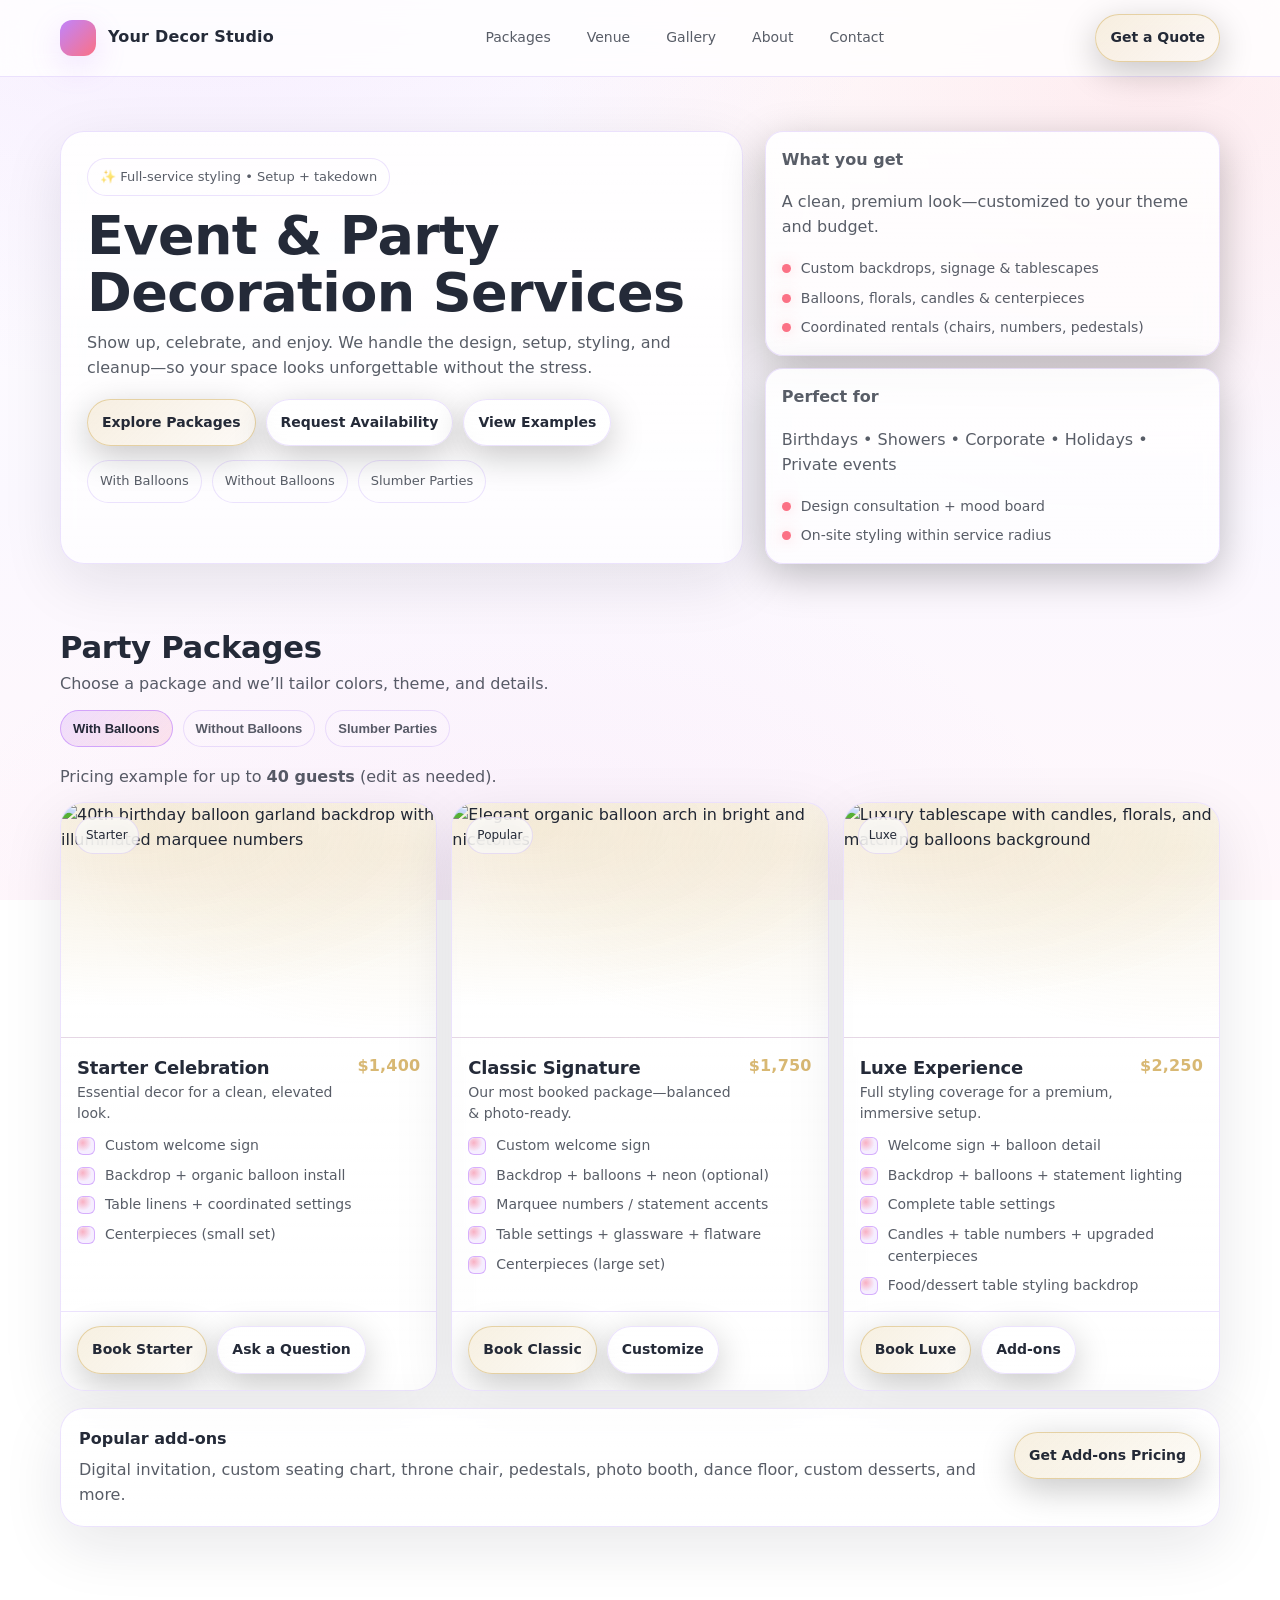
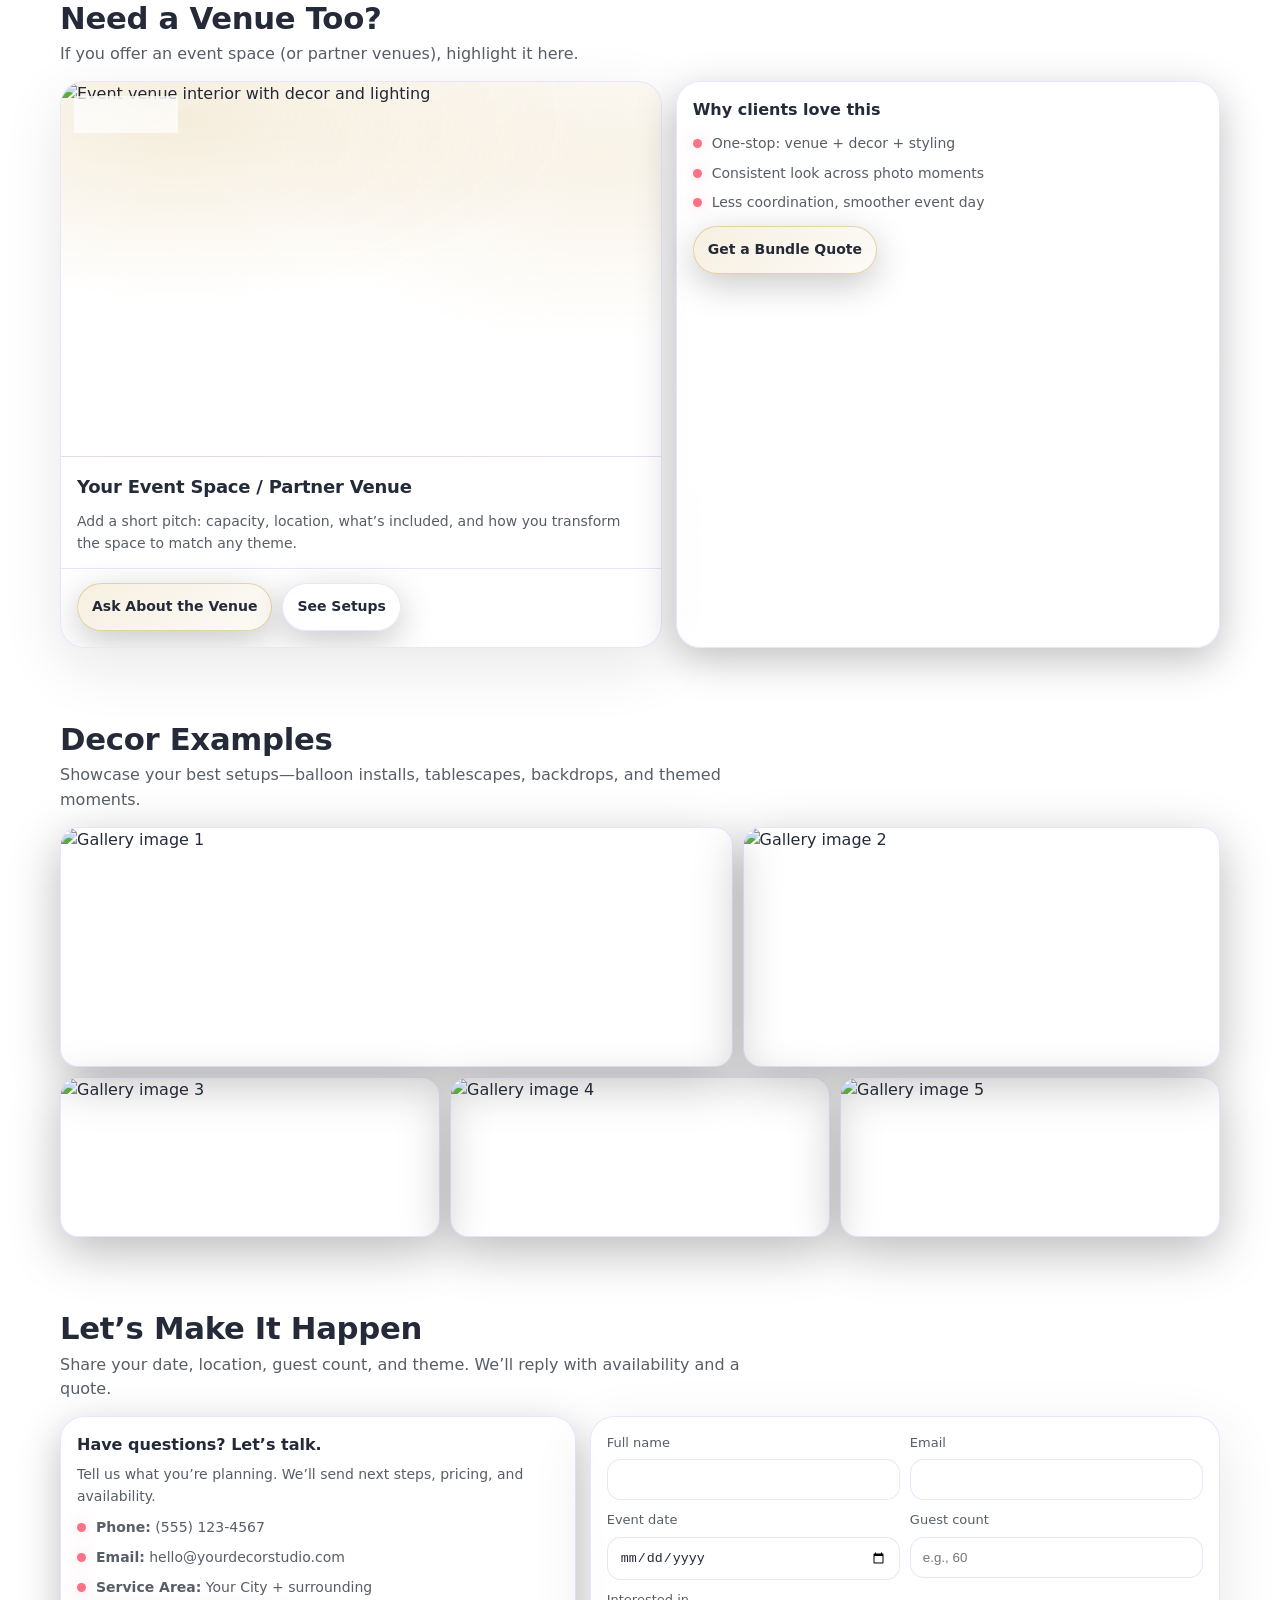
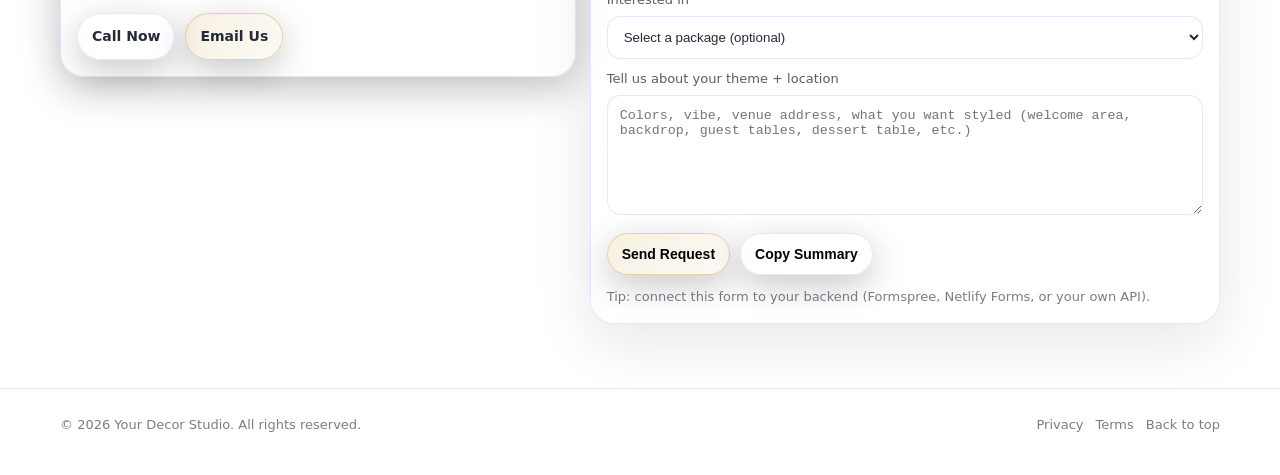
==== index.html @ 3eba1c31 "Add files via upload" ====
<!doctype html>
<html lang="en">

<head>
    <meta charset="utf-8" />
    <meta name="viewport" content="width=device-width,initial-scale=1" />
    <title>Event & Party Decoration Services | Your Brand</title>
    <meta name="description" content="Stress-free event decor packages with setup + styling + takedown. Balloons, tablescapes, backdrops, signage, centerpieces, and more." />

    <link rel="stylesheet" href="event-decor-services.css" />
    <link rel="stylesheet" href="shared-mobile.css" />
</head>

<body>
    <!-- HEADER -->
    <header class="topbar">
        <div class="wrap nav">
            <a class="brand" href="index.html">
                <span class="mark"></span>
                <span>Your Decor Studio</span>
            </a>

            <nav class="navlinks navChips" aria-label="Primary">
                <a href="#packages" class="chipLink">Packages</a>
                <a href="#venue" class="chipLink">Venue</a>
                <a href="#gallery" class="chipLink">Gallery</a>
                <a href="about.html" class="chipLink">About</a>
                <a href="#contact" class="chipLink">Contact</a>
            </nav>

            <a class="btn primary navCta" href="#contact">Get a Quote</a>
        </div>
    </header>

    <main>
        <!-- HERO -->
        <section class="hero">
            <div class="wrap">
                <div class="heroGrid">
                    <div class="heroCard">
                        <span class="pill">✨ Full-service styling • Setup + takedown</span>
                        <h1>Event &amp; Party Decoration Services</h1>
                        <p>
                            Show up, celebrate, and enjoy. We handle the design, setup, styling, and cleanup—so your space looks
                            unforgettable without the stress.
                        </p>

                        <div class="heroActions">
                            <a class="btn primary" href="#packages">Explore Packages</a>
                            <a class="btn" href="#contact">Request Availability</a>
                            <a class="btn" href="#gallery">View Examples</a>
                        </div>

                        <nav class="jump" aria-label="Package categories">
                            <a class="chip" href="#packages" data-jump="balloons">With Balloons</a>
                            <a class="chip" href="#packages" data-jump="no-balloons">Without Balloons</a>
                            <a class="chip" href="#packages" data-jump="sleepover">Slumber Parties</a>
                        </nav>
                    </div>

                    <aside class="heroMini" aria-label="Highlights">
                        <div class="miniBox">
                            <p class="miniTitle">What you get</p>
                            <p class="miniText">A clean, premium look—customized to your theme and budget.</p>
                            <ul class="miniList">
                                <li><span class="dot"></span><span>Custom backdrops, signage &amp; tablescapes</span></li>
                                <li><span class="dot"></span><span>Balloons, florals, candles &amp; centerpieces</span></li>
                                <li><span class="dot"></span><span>Coordinated rentals (chairs, numbers, pedestals)</span></li>
                            </ul>
                        </div>

                        <div class="miniBox">
                            <p class="miniTitle">Perfect for</p>
                            <p class="miniText">Birthdays • Showers • Corporate • Holidays • Private events</p>
                            <ul class="miniList">
                                <li><span class="dot"></span><span>Design consultation + mood board</span></li>
                                <li><span class="dot"></span><span>On-site styling within service radius</span></li>
                            </ul>
                        </div>
                    </aside>
                </div>
            </div>
        </section>

        <!-- PACKAGES -->
        <section id="packages">
            <div class="wrap">
                <div class="sectionHead">
                    <div>
                        <h2>Party Packages</h2>
                        <p>Choose a package and we’ll tailor colors, theme, and details.</p>
                    </div>
                </div>

                <div class="tabs" role="tablist" aria-label="Package categories">
                    <button class="tabBtn" role="tab" aria-selected="true" aria-controls="tab-balloons" id="balloons-tab">With Balloons</button>
                    <button class="tabBtn" role="tab" aria-selected="false" aria-controls="tab-no-balloons" id="no-balloons-tab">Without Balloons</button>
                    <button class="tabBtn" role="tab" aria-selected="false" aria-controls="tab-sleepover" id="sleepover-tab">Slumber Parties</button>
                </div>

                <!-- TAB 1 -->
                <div id="tab-balloons" role="tabpanel" aria-labelledby="balloons-tab">
                    <p class="hint">Pricing example for up to <strong>40 guests</strong> (edit as needed).</p>

                    <div class="grid3">
                        <article class="card">
                            <div class="cardMedia">
                                <img src="images/with-balloons/40th-birthday-balloon-garland-with-light-up-marquee-numbers.png" alt="40th birthday balloon garland backdrop with illuminated marquee numbers" />
                                <span class="badge">Starter</span>
                            </div>
                            <div class="cardBody">
                                <div class="cardTop">
                                    <div>
                                        <h3>Starter Celebration</h3>
                                        <p class="sub">Essential decor for a clean, elevated look.</p>
                                    </div>
                                    <div class="price">$1,400</div>
                                </div>

                                <ul class="list">
                                    <li><span class="check"></span><span>Custom welcome sign</span></li>
                                    <li><span class="check"></span><span>Backdrop + organic balloon install</span></li>
                                    <li><span class="check"></span><span>Table linens + coordinated settings</span></li>
                                    <li><span class="check"></span><span>Centerpieces (small set)</span></li>
                                </ul>
                            </div>
                            <div class="cardFoot">
                                <a class="btn primary" href="#contact" data-prefill="Starter Celebration (With Balloons)">Book Starter</a>
                                <a class="btn" href="#contact">Ask a Question</a>
                            </div>
                        </article>

                        <article class="card">
                            <div class="cardMedia">
                                <img src="images/with-balloons/elegent-balloon-arch.png" alt="Elegant organic balloon arch in bright and nicetones" />
                                <span class="badge">Popular</span>
                            </div>
                            <div class="cardBody">
                                <div class="cardTop">
                                    <div>
                                        <h3>Classic Signature</h3>
                                        <p class="sub">Our most booked package—balanced &amp; photo-ready.</p>
                                    </div>
                                    <div class="price">$1,750</div>
                                </div>

                                <ul class="list">
                                    <li><span class="check"></span><span>Custom welcome sign</span></li>
                                    <li><span class="check"></span><span>Backdrop + balloons + neon (optional)</span></li>
                                    <li><span class="check"></span><span>Marquee numbers / statement accents</span></li>
                                    <li><span class="check"></span><span>Table settings + glassware + flatware</span></li>
                                    <li><span class="check"></span><span>Centerpieces (large set)</span></li>
                                </ul>
                            </div>
                            <div class="cardFoot">
                                <a class="btn primary" href="#contact" data-prefill="Classic Signature (With Balloons)">Book Classic</a>
                                <a class="btn" href="#contact">Customize</a>
                            </div>
                        </article>

                        <article class="card">
                            <div class="cardMedia">
                                <img src="images/with-balloons/pink-and-purple-balloon-arch.png" alt="Luxury tablescape with candles, florals, and matching balloons background" />
                                <span class="badge">Luxe</span>
                            </div>
                            <div class="cardBody">
                                <div class="cardTop">
                                    <div>
                                        <h3>Luxe Experience</h3>
                                        <p class="sub">Full styling coverage for a premium, immersive setup.</p>
                                    </div>
                                    <div class="price">$2,250</div>
                                </div>

                                <ul class="list">
                                    <li><span class="check"></span><span>Welcome sign + balloon detail</span></li>
                                    <li><span class="check"></span><span>Backdrop + balloons + statement lighting</span></li>
                                    <li><span class="check"></span><span>Complete table settings</span></li>
                                    <li><span class="check"></span><span>Candles + table numbers + upgraded centerpieces</span></li>
                                    <li><span class="check"></span><span>Food/dessert table styling backdrop</span></li>
                                </ul>
                            </div>
                            <div class="cardFoot">
                                <a class="btn primary" href="#contact" data-prefill="Luxe Experience (With Balloons)">Book Luxe</a>
                                <a class="btn" href="#contact">Add-ons</a>
                            </div>
                        </article>
                    </div>

                    <div class="callout" style="margin-top:14px;">
                        <div>
                            <strong>Popular add-ons</strong>
                            <p>Digital invitation, custom seating chart, throne chair, pedestals, photo booth, dance floor, custom desserts, and more.</p>
                        </div>
                        <a class="btn primary" href="#contact">Get Add-ons Pricing</a>
                    </div>
                </div>

                <!-- TAB 2 -->
                <div id="tab-no-balloons" role="tabpanel" aria-labelledby="no-balloons-tab" hidden>
                    <p class="hint">Pricing example for up to <strong>100 guests</strong> (edit as needed).</p>

                    <div class="grid3">
                        <article class="card">
                            <div class="cardMedia">
                                <img src="images/without-balloons/dining-decor-table-setting-without-balloons.png" alt="Elegant table linens and minimal centerpieces" />
                                <span class="badge">Starter</span>
                            </div>
                            <div class="cardBody">
                                <div class="cardTop">
                                    <div>
                                        <h3>Starter Tablescape</h3>
                                        <p class="sub">Simple, cohesive, and polished.</p>
                                    </div>
                                    <div class="price">$1,750</div>
                                </div>

                                <ul class="list">
                                    <li><span class="check"></span><span>Linens (tables + key areas)</span></li>
                                    <li><span class="check"></span><span>Charger plates + napkins</span></li>
                                    <li><span class="check"></span><span>Centerpiece set (candles/florals)</span></li>
                                    <li><span class="check"></span><span>Menu/thank-you cards</span></li>
                                </ul>
                            </div>
                            <div class="cardFoot">
                                <a class="btn primary" href="#contact" data-prefill="Starter Tablescape (No Balloons)">Book Starter</a>
                            </div>
                        </article>

                        <article class="card">
                            <div class="cardMedia">
                                <img src="images/without-balloons/wedding-reception-table-decor-and%20bright-centerpieces-without-balloons.png" alt="Wedding reception table decor with bright floral centerpieces and full place settings" />
                                <span class="badge">Classic</span>
                            </div>
                            <div class="cardBody">
                                <div class="cardTop">
                                    <div>
                                        <h3>Classic Reception</h3>
                                        <p class="sub">Upgraded centerpieces + photo moment.</p>
                                    </div>
                                    <div class="price">$2,800</div>
                                </div>

                                <ul class="list">
                                    <li><span class="check"></span><span>Everything in Starter</span></li>
                                    <li><span class="check"></span><span>Upgraded centerpiece set</span></li>
                                    <li><span class="check"></span><span>Glassware + flatware</span></li>
                                    <li><span class="check"></span><span>Backdrop/photo moment</span></li>
                                </ul>
                            </div>
                            <div class="cardFoot">
                                <a class="btn primary" href="#contact" data-prefill="Classic Reception (No Balloons)">Book Classic</a>
                                <a class="btn" href="#contact">Ask a Question</a>
                            </div>
                        </article>

                        <article class="card">
                            <div class="cardMedia">
                                <img src="images/without-balloons/wedding-decor-without-balloons.png" alt="Luxury wedding reception table with premium florals, glassware, and styled signage" />
                                <span class="badge">Luxe</span>
                            </div>
                            <div class="cardBody">
                                <div class="cardTop">
                                    <div>
                                        <h3>Luxe Reception</h3>
                                        <p class="sub">Premium details + signage + full styling.</p>
                                    </div>
                                    <div class="price">$3,095</div>
                                </div>

                                <ul class="list">
                                    <li><span class="check"></span><span>Everything in Classic</span></li>
                                    <li><span class="check"></span><span>Large centerpiece set</span></li>
                                    <li><span class="check"></span><span>Signage + table numbers</span></li>
                                    <li><span class="check"></span><span>Upgraded glassware</span></li>
                                </ul>
                            </div>
                            <div class="cardFoot">
                                <a class="btn primary" href="#contact" data-prefill="Luxe Reception (No Balloons)">Book Luxe</a>
                                <a class="btn" href="#contact">Add-ons</a>
                            </div>
                        </article>
                    </div>

                    <div class="callout" style="margin-top:14px;">
                        <div>
                            <strong>Optional enhancements</strong>
                            <p>Drapery, dance floors, bouquets, marquee letters, chiavari chairs, throne chairs, and custom signage.</p>
                        </div>
                        <a class="btn primary" href="#contact">Request a Custom Quote</a>
                    </div>
                </div>

                <!-- TAB 3 -->
                <div id="tab-sleepover" role="tabpanel" aria-labelledby="sleepover-tab" hidden>
                    <p class="hint">Teepee sleepover packages + add-ons (will be edited to match your offerings).</p>

                    <div class="grid3">
                        <article class="card">
                            <div class="cardMedia">
                                <img src="images/slumber-parties/teepee-sleepover-tent-decor.png" alt="Cozy sleepover tent setup" />
                                <span class="badge">Base</span>
                            </div>
                            <div class="cardBody">
                                <div class="cardTop">
                                    <div>
                                        <h3>Party of Two</h3>
                                        <p class="sub">Start small, make it magical.</p>
                                    </div>
                                    <div class="price">$225+</div>
                                </div>

                                <ul class="list">
                                    <li><span class="check"></span><span>2 teepees + twin air mattresses</span></li>
                                    <li><span class="check"></span><span>Sheets, pillows, plush blankets</span></li>
                                    <li><span class="check"></span><span>Theme pillows + lights</span></li>
                                    <li><span class="check"></span><span>Setup + styling</span></li>
                                    <li><span class="check"></span><span>Pickup + cleaning</span></li>
                                </ul>
                            </div>
                            <div class="cardFoot">
                                <a class="btn primary" href="#contact" data-prefill="Slumber Party - Party of Two">Book Sleepover</a>
                            </div>
                        </article>

                        <article class="card">
                            <div class="cardMedia">
                                <img src="images/slumber-parties/sleepover-add-ons.png" alt="Sleepover styling with trays and decor" />
                                <span class="badge">Add-ons</span>
                            </div>
                            <div class="cardBody">
                                <div class="cardTop">
                                    <div>
                                        <h3>Sleepover Add-ons</h3>
                                        <p class="sub">Upgrade the experience.</p>
                                    </div>
                                    <div class="price">From $3</div>
                                </div>

                                <ul class="list">
                                    <li><span class="check"></span><span>Breakfast tray, lanterns, balloon toppers</span></li>
                                    <li><span class="check"></span><span>Personalized items (frames, tumblers)</span></li>
                                    <li><span class="check"></span><span>Balloon garland</span></li>
                                </ul>
                            </div>
                            <div class="cardFoot">
                                <a class="btn primary" href="#contact" data-prefill="Slumber Party - Add-ons">Ask About Add-ons</a>
                            </div>
                        </article>

                        <article class="card">
                            <div class="cardMedia">
                                <img src="images/slumber-parties/helpful-notes.png" alt="Styled event welcome setup with pastel balloons, welcome sign, and custom theme checklist" />
                                <span class="badge">Notes</span>
                            </div>
                            <div class="cardBody">
                                <div class="cardTop">
                                    <div>
                                        <h3>Helpful Notes (To be added)</h3>
                                        <p class="sub">Keep expectations clear.</p>
                                    </div>
                                    <div class="price">—</div>
                                </div>

                                <ul class="list">
                                    <li><span class="check"></span><span>Rush fees for short notice (edit)</span></li>
                                    <li><span class="check"></span><span>Fees for stairs/levels if applicable</span></li>
                                    <li><span class="check"></span><span>Custom themes welcomed</span></li>
                                </ul>
                            </div>
                            <div class="cardFoot">
                                <a class="btn" href="#contact">Check Availability</a>
                            </div>
                        </article>
                    </div>

                    <div class="callout" style="margin-top:14px;">
                        <div>
                            <strong>Theme ideas</strong>
                            <p>Pink, mermaid, gaming, boho, jungle, disco, winter wonderland, and custom requests.</p>
                        </div>
                        <a class="btn primary" href="#contact">Pick a Theme</a>
                    </div>
                </div>

            </div>
        </section>

        <!-- VENUE PROMO -->
        <section id="venue">
            <div class="wrap">
                <div class="sectionHead">
                    <div>
                        <h2>Need a Venue Too?</h2>
                        <p>If you offer an event space (or partner venues), highlight it here.</p>
                    </div>
                </div>

                <div class="promo">
                    <article class="card">
                        <div class="cardMedia">
                            <img src="images/venu-option/venu-image.png" alt="Event venue interior with decor and lighting" />
                            <span class="badge">Venue Option</span>
                        </div>
                        <div class="cardBody">
                            <h3 style="margin:0;">Your Event Space / Partner Venue</h3>
                            <p class="sub">
                                Add a short pitch: capacity, location, what’s included, and how you transform the space to match any theme.
                            </p>
                        </div>
                        <div class="cardFoot">
                            <a class="btn primary" href="#contact" data-prefill="Venue Inquiry">Ask About the Venue</a>
                            <a class="btn" href="#gallery">See Setups</a>
                        </div>
                    </article>

                    <div class="miniBox promoSide">
                        <p class="miniTitle">Why clients love this</p>
                        <ul class="miniList">
                            <li><span class="dot"></span><span>One-stop: venue + decor + styling</span></li>
                            <li><span class="dot"></span><span>Consistent look across photo moments</span></li>
                            <li><span class="dot"></span><span>Less coordination, smoother event day</span></li>
                        </ul>
                        <div class="promoActions">
                            <a class="btn primary" href="#contact">Get a Bundle Quote</a>
                        </div>
                    </div>
                </div>
            </div>
        </section>

        <!-- GALLERY -->
        <section id="gallery">
            <div class="wrap">
                <div class="sectionHead">
                    <div>
                        <h2 id="galleryTitle">Decor Examples</h2>
                        <p>Showcase your best setups—balloon installs, tablescapes, backdrops, and themed moments.</p>
                    </div>
                </div>

                <div class="gallery" role="list" aria-labelledby="galleryTitle">
                    <div class="g g1"><img src="images/decor-examples/decor-example-image1.png" alt="Gallery image 1" /></div>
                    <div class="g g2">
                        <img src="images/with-balloons/two-marquee-letters-numbers-with-balloons.png" alt="Gallery image 2" />
                    </div>
                    <div class="g g3"><img src="images/without-balloons/floral-centerpiece-wedding-decor-without-balloons.png" alt="Gallery image 3" /></div>
                    <div class="g g4"><img src="images/slumber-parties/mermaid-party-games-and-activities-decor.png" alt="Gallery image 4" /></div>
                    <div class="g g5"><img src="images/with-balloons/elegant-event-photo-zone-featuring-a-modern-white-arch.png" alt="Gallery image 5" /></div>
                </div>
            </div>
        </section>

        <!-- CONTACT -->
        <section id="contact">
            <div class="wrap">
                <div class="sectionHead">
                    <div>
                        <h2>Let’s Make It Happen</h2>
                        <p>Share your date, location, guest count, and theme. We’ll reply with availability and a quote.</p>
                    </div>
                </div>

                <div class="contactGrid">
                    <div class="miniBox contactSide">
                        <p class="miniTitle">Have questions? Let’s talk.</p>
                        <p class="miniText">
                            Tell us what you’re planning. We’ll send next steps, pricing, and availability.
                        </p>

                        <ul class="miniList">
                            <li><span class="dot"></span><span><strong>Phone:</strong> (555) 123-4567</span></li>
                            <li><span class="dot"></span><span><strong>Email:</strong> hello@yourdecorstudio.com</span></li>
                            <li><span class="dot"></span><span><strong>Service Area:</strong> Your City + surrounding</span></li>
                        </ul>

                        <div class="contactActions">
                            <a class="btn" href="tel:15551234567">Call Now</a>
                            <a class="btn primary" href="mailto:hello@yourdecorstudio.com">Email Us</a>
                        </div>
                    </div>

                    <form class="form" id="quoteForm">
                        <div class="row2">
                            <div>
                                <label for="name">Full name</label>
                                <input id="name" name="name" autocomplete="name" required />
                            </div>
                            <div>
                                <label for="email">Email</label>
                                <input id="email" name="email" type="email" autocomplete="email" required />
                            </div>
                        </div>

                        <div class="row2 mt10">
                            <div>
                                <label for="date">Event date</label>
                                <input id="date" name="date" type="date" required />
                            </div>
                            <div>
                                <label for="guests">Guest count</label>
                                <input id="guests" name="guests" type="number" min="1" placeholder="e.g., 60" required />
                            </div>
                        </div>

                        <div class="mt10">
                            <label for="package">Interested in</label>
                            <select id="package" name="package">
                                <option value="">Select a package (optional)</option>
                                <option>Starter Celebration (With Balloons)</option>
                                <option>Classic Signature (With Balloons)</option>
                                <option>Luxe Experience (With Balloons)</option>
                                <option>Starter Tablescape (No Balloons)</option>
                                <option>Classic Reception (No Balloons)</option>
                                <option>Luxe Reception (No Balloons)</option>
                                <option>Slumber Party - Party of Two</option>
                                <option>Slumber Party - Add-ons</option>
                                <option>Venue Inquiry</option>
                            </select>
                        </div>

                        <div class="mt10">
                            <label for="details">Tell us about your theme + location</label>
                            <textarea id="details" name="details" placeholder="Colors, vibe, venue address, what you want styled (welcome area, backdrop, guest tables, dessert table, etc.)" required></textarea>
                        </div>

                        <div class="formActions">
                            <button class="btn primary" type="submit">Send Request</button>
                            <button class="btn" type="button" id="copySummaryBtn">Copy Summary</button>
                            <span id="formNote" class="formNote"></span>
                        </div>

                        <p class="finePrint">
                            Tip: connect this form to your backend (Formspree, Netlify Forms, or your own API).
                        </p>
                    </form>
                </div>
            </div>
        </section>

    </main>

    <footer>
        <div class="wrap">
            <div class="foot">
                <div>© <span id="year"></span> Your Decor Studio. All rights reserved.</div>
                <div class="footLinks">
                    <a href="#">Privacy</a>
                    <a href="#">Terms</a>
                    <a href="#packages">Back to top</a>
                </div>
            </div>
        </div>
    </footer>

    <script src="event-decor-services.js" defer></script>
</body>

</html>
---- event-decor-services.css ----
/* ========================
   1) THEME TOKENS (SHARED)
   ======================== */
:root {
    /* Background + Panels */
    --bg: #fbf8ff;
    --panel: rgba(255, 255, 255, .72);
    --panel2: rgba(255, 255, 255, .86);
    --stroke: rgba(124, 58, 237, .14);

    /* Text */
    --text: rgba(17, 24, 39, .92);
    --muted: rgba(17, 24, 39, .70);
    --muted2: rgba(17, 24, 39, .56);

    /* Party Theme Accent Colors */
    --brand: #c084fc;
    /* soft purple */
    --brand2: #fb7185;
    /* soft pink */

    /* Shadows + Radius */
    --shadow: 0 18px 60px rgba(17, 24, 39, .10);
    --radius: 18px;
    --radius2: 24px;
    --max: 1160px;
}

/* Keep (harmless) — it matches your light tokens anyway */
@media (prefers-color-scheme: light) {
    :root {
        --bg: #fbf8ff;
        --panel: rgba(255, 255, 255, .72);
        --panel2: rgba(255, 255, 255, .86);
        --stroke: rgba(124, 58, 237, .14);

        --text: rgba(17, 24, 39, .92);
        --muted: rgba(17, 24, 39, .70);
        --muted2: rgba(17, 24, 39, .56);

        --shadow: 0 18px 60px rgba(17, 24, 39, .10);
    }
}


/* ===============
   2) RESET / BASE
   =============== */
* {
    box-sizing: border-box;
}

html,
body {
    height: 100%;
}

body {
    margin: 0;
    font-family: ui-sans-serif, system-ui, -apple-system, Segoe UI, Roboto, Helvetica, Arial, "Apple Color Emoji", "Segoe UI Emoji";
    color: var(--text);
    line-height: 1.55;

    /* Page background */
    background:
        radial-gradient(1200px 800px at 15% -10%, rgba(192, 132, 252, .16), transparent 60%),
        radial-gradient(1000px 700px at 90% 10%, rgba(251, 113, 133, .12), transparent 62%),
        radial-gradient(900px 650px at 40% 110%, rgba(192, 132, 252, .08), transparent 70%),
        linear-gradient(180deg, #ffffff 0%, #fbf8ff 55%, #fff7fb 100%);
    background-attachment: fixed;
}

a {
    color: inherit;
}

.wrap {
    width: min(var(--max), calc(100% - 40px));
    margin: 0 auto;
}


/* ===================
   3) TOP NAV (SHARED)
   =================== */
.topbar {
    position: sticky;
    top: 0;
    z-index: 50;
    backdrop-filter: blur(14px);
    background: rgba(255, 255, 255, .72);
    border-bottom: 1px solid var(--stroke);
}

.nav {
    display: flex;
    align-items: center;
    justify-content: space-between;
    padding: 14px 0;
    gap: 14px;
}

.brand {
    display: flex;
    align-items: center;
    gap: 12px;
    text-decoration: none;
    font-weight: 800;
    /* using the stronger About value */
    letter-spacing: .2px;
}

.mark {
    width: 36px;
    height: 36px;
    border-radius: 12px;
    background: linear-gradient(135deg, var(--brand), var(--brand2));
    box-shadow: 0 10px 30px rgba(192, 132, 252, .22);
}

.navlinks {
    display: flex;
    gap: 16px;
    flex-wrap: wrap;
    font-size: 14px;
    color: var(--muted);
}

.navlinks a {
    position: relative;
    /* needed for gradient underline */
    text-decoration: none;
    padding: 8px 10px;
    border-radius: 12px;
}

.navlinks a:hover {
    background: var(--panel);
    color: var(--text);
}

/* Active link: gradient underline + glow (from about.css) */
.navlinks a.active::before,
.navlinks a[aria-current="page"]::before {
    content: "";
    position: absolute;
    left: 10px;
    right: 10px;
    bottom: -10px;
    height: 10px;
    border-radius: 999px;
    background: linear-gradient(90deg, rgba(192, 132, 252, .35), rgba(251, 113, 133, .25));
    filter: blur(8px);
    opacity: .5;
}

.navlinks a.active::after,
.navlinks a[aria-current="page"]::after {
    content: "";
    position: absolute;
    left: 9px;
    right: 9px;

    /* Underline sits INSIDE the link, near bottom */
    bottom: 7.5px;
    height: 2.5px;
    border-radius: 999px;
    background: linear-gradient(90deg, var(--brand), var(--brand2));
}

/* Stop the fade overlay from covering the first chip */
@media (max-width: 820px) {

    /* Remove the nav-level fades (these cause the “faded Packages” look) */
    .nav::before,
    .nav::after {
        display: none;
    }

    /* Add fades to the scroll container instead */
    .navChips {
        position: relative;
    }

    .navChips::before,
    .navChips::after {
        content: "";
        position: absolute;
        top: 0;
        bottom: 0;
        width: 18px;
        pointer-events: none;
        z-index: 1;
    }

    .navChips::before {
        left: 0;
        background: linear-gradient(to right, var(--bg), rgba(251, 248, 255, 0));
    }

    .navChips::after {
        right: 0;
        background: linear-gradient(to left, var(--bg), rgba(251, 248, 255, 0));
    }

    /* Ensure chips sit above the fades */
    .chipLink {
        position: relative;
        z-index: 2;
    }
}


/* ===================
   4) BUTTONS (SHARED)
   =================== */
.btn {
    display: inline-flex;
    align-items: center;
    justify-content: center;
    gap: 10px;
    padding: 12px 14px;
    border-radius: 999px;
    border: 1px solid var(--stroke);
    background: linear-gradient(180deg, var(--panel2), var(--panel));
    box-shadow: 0 10px 35px rgba(0, 0, 0, .22);
    text-decoration: none;
    font-weight: 650;
    font-size: 14px;
    white-space: nowrap;
}

.btn:hover {
    transform: translateY(-1px);
    border-color: rgba(192, 132, 252, .55);
    box-shadow: 0 14px 45px rgba(192, 132, 252, .22);
}

.btn:active {
    transform: translateY(0);
}

.btn.primary {
    border-color: rgba(214, 180, 107, .55);
    background: linear-gradient(135deg, rgba(214, 180, 107, .20), rgba(214, 180, 107, .06));
}


/* ========================
   5) SECTION BASE (SHARED)
   ======================== */
section {
    padding: 34px 0;
}

.sectionHead {
    display: flex;
    align-items: flex-end;
    justify-content: space-between;
    gap: 16px;
    margin-bottom: 14px;
}

.sectionHead h2 {
    margin: 0;
    font-size: clamp(22px, 2.4vw, 32px);
    letter-spacing: -.3px;
}

.sectionHead p {
    margin: 0;
    color: var(--muted);
    max-width: 72ch;
}

.hint {
    margin: 6px 0 12px;
    color: var(--muted);
}


/* ================
   6) HERO (SHARED)
   ================ */
.hero {
    padding: 54px 0 26px;
}

.heroGrid {
    display: grid;
    grid-template-columns: 1.2fr .8fr;
    gap: 22px;
    align-items: stretch;
}

@media (max-width: 960px) {
    .heroGrid {
        grid-template-columns: 1fr;
    }
}

.heroCard {
    border: 1px solid var(--stroke);
    border-radius: var(--radius2);
    background: linear-gradient(180deg, rgba(255, 255, 255, .07), rgba(255, 255, 255, .04));
    box-shadow: var(--shadow);
    padding: 26px;
    overflow: hidden;
    position: relative;
}

.pill {
    display: inline-flex;
    gap: 8px;
    align-items: center;
    padding: 8px 12px;
    border-radius: 999px;
    border: 1px solid var(--stroke);
    background: rgba(255, 255, 255, .06);
    color: var(--muted);
    font-size: 13px;
}

.hero h1 {
    margin: 12px 0 10px;
    font-size: clamp(34px, 4.4vw, 54px);
    line-height: 1.05;
    letter-spacing: -.6px;
}

.hero p {
    margin: 0 0 18px;
    color: var(--muted);
    font-size: 16px;
    max-width: 62ch;
}

.heroActions {
    display: flex;
    flex-wrap: wrap;
    gap: 10px;
    margin-top: 10px;
}

.jump {
    display: flex;
    flex-wrap: wrap;
    gap: 10px;
    margin-top: 14px;
}

.chip {
    display: inline-flex;
    align-items: center;
    justify-content: center;
    padding: 10px 12px;
    border-radius: 999px;
    border: 1px solid var(--stroke);
    background: rgba(255, 255, 255, .05);
    color: var(--muted);
    text-decoration: none;
    font-size: 13px;
}

.chip:hover {
    border-color: rgba(214, 180, 107, .42);
    color: var(--text);
}


.heroMini {
    display: grid;
    gap: 12px;
}

.miniBox {
    border: 1px solid var(--stroke);
    border-radius: var(--radius);
    background: linear-gradient(180deg, var(--panel2), var(--panel));
    padding: 16px;
    box-shadow: 0 12px 40px rgba(0, 0, 0, .25);
}

.miniTitle {
    font-weight: 700;
    margin: 0 0 6px;
}

.miniText {
    margin: 0;
    color: var(--muted);
    font-size: 14px;
}

.miniList {
    margin: 10px 0 0;
    padding: 0;
    list-style: none;
    display: grid;
    gap: 8px;
    color: var(--muted);
    font-size: 14px;
}

.miniList li {
    display: flex;
    gap: 10px;
    align-items: flex-start;
}

.dot {
    width: 9px;
    height: 9px;
    border-radius: 999px;
    margin-top: 6px;
    background: var(--brand2);
    box-shadow: 0 0 18px rgba(251, 113, 133, .55);
    flex: 0 0 9px;
}


/* ================
   7) TABS (SHARED)
   ================ */
.tabs {
    display: flex;
    gap: 10px;
    flex-wrap: wrap;
    margin: 14px 0 18px;
}

.tabBtn {
    appearance: none;
    border: 1px solid var(--stroke);
    background: rgba(255, 255, 255, .05);
    color: var(--muted);
    padding: 10px 12px;
    border-radius: 999px;
    cursor: pointer;
    font-weight: 650;
    font-size: 13px;
}

.tabBtn[aria-selected="true"] {
    color: var(--text);
    border-color: rgba(192, 132, 252, .65);
    background: linear-gradient(135deg, rgba(192, 132, 252, .22), rgba(251, 113, 133, .14));
}


/* =========================
   8) CARDS / GRIDS (SHARED)
   ========================= */
.grid3 {
    display: grid;
    grid-template-columns: repeat(3, 1fr);
    gap: 14px;
}

@media (max-width: 980px) {
    .grid3 {
        grid-template-columns: 1fr;
    }
}

.card {
    border: 1px solid var(--stroke);
    border-radius: var(--radius2);
    background: linear-gradient(180deg, rgba(255, 255, 255, .07), rgba(255, 255, 255, .04));
    box-shadow: var(--shadow);
    overflow: hidden;
    display: flex;
    flex-direction: column;
    min-height: 100%;
}

.cardMedia {
    aspect-ratio: 16/10;
    background:
        radial-gradient(900px 400px at 20% 10%, rgba(214, 180, 107, .24), transparent 45%),
        radial-gradient(700px 380px at 90% 20%, rgba(214, 180, 107, .16), transparent 48%),
        rgba(255, 255, 255, .05);
    border-bottom: 1px solid var(--stroke);
    position: relative;
}

.cardMedia img {
    width: 100%;
    height: 100%;
    object-fit: cover;
    display: block;
    filter: saturate(1.04) contrast(1.02);
}

.badge {
    position: absolute;
    left: 14px;
    top: 14px;
    background: rgba(255, 255, 255, .72);
    border: 1px solid rgba(124, 58, 237, .14);
    color: rgba(17, 24, 39, .92);
    padding: 8px 10px;
    border-radius: 999px;
    font-size: 12px;
    backdrop-filter: blur(10px);
}

.cardBody {
    padding: 16px 16px 14px;
    display: grid;
    gap: 10px;
}

.cardTop {
    display: flex;
    align-items: flex-start;
    justify-content: space-between;
    gap: 10px;
}

.card h3 {
    margin: 0;
    font-size: 18px;
    letter-spacing: -.2px;
}

.price {
    font-weight: 800;
    color: rgba(214, 180, 107, .95);
    letter-spacing: .2px;
    white-space: nowrap;
}

.sub {
    margin: 0;
    color: var(--muted);
    font-size: 14px;
}

.list {
    margin: 0;
    padding: 0;
    list-style: none;
    display: grid;
    gap: 8px;
    color: var(--muted);
    font-size: 14px;
}

.list li {
    display: flex;
    gap: 10px;
}

.check {
    width: 18px;
    height: 18px;
    border-radius: 6px;
    border: 1px solid rgba(192, 132, 252, .60);
    background: rgba(192, 132, 252, .14);
    flex: 0 0 18px;
    margin-top: 2px;
    position: relative;
}

.check:after {
    content: "";
    position: absolute;
    inset: 0;
    background: radial-gradient(circle at 30% 30%, rgba(251, 113, 133, .70), transparent 55%);
    opacity: .7;
    border-radius: 6px;
}

.cardFoot {
    margin-top: auto;
    padding: 14px 16px 16px;
    display: flex;
    gap: 10px;
    flex-wrap: wrap;
    border-top: 1px solid var(--stroke);
    background: rgba(255, 255, 255, .03);
}

@media (max-width: 980px) {
    .grid3 {
        gap: 1.1rem !important;
    }
}


/* ===================
   9) CALLOUT (SHARED)
   =================== */
.callout {
    border: 1px solid rgba(192, 132, 252, .22);
    border-radius: var(--radius2);
    box-shadow: var(--shadow);
    padding: 18px;
    margin-top: 1.1rem !important;
    display: flex;
    gap: 14px;
    align-items: flex-start;
    justify-content: space-between;
    flex-wrap: wrap;
}

.callout strong {
    font-size: 16px;
}

.callout p {
    margin: 6px 0 0;
    color: var(--muted);
    max-width: 90ch;
}

.callout .btn {
    margin-top: .26rem;
}


/* =====================================
   10) PROMO (EVENT DECOR SERVICES PAGE)
   ===================================== */
.promo {
    display: grid;
    grid-template-columns: 1.05fr .95fr;
    gap: 14px;
    align-items: stretch;
}

@media (max-width: 960px) {
    .promo {
        grid-template-columns: 1fr;
    }
}

.promoSide {
    border-radius: var(--radius2);
}

.promoActions {
    margin-top: 12px;
}


/* =======================================
   11) GALLERY (EVENT DECOR SERVICES PAGE)
   ======================================= */
.gallery {
    display: grid;
    grid-template-columns: repeat(12, 1fr);
    gap: 10px;
}

.g {
    border: 1px solid var(--stroke);
    border-radius: var(--radius);
    overflow: hidden;
    background: rgba(255, 255, 255, .05);
    box-shadow: 0 14px 50px rgba(0, 0, 0, .28);
    min-height: 160px;
}

.g img {
    width: 100%;
    height: 100%;
    object-fit: cover;
    display: block;
}

.g1 {
    grid-column: span 7;
    min-height: 240px;
}

.g2 {
    grid-column: span 5;
    min-height: 240px;
}

.g3 {
    grid-column: span 4;
}

.g4 {
    grid-column: span 4;
}

.g5 {
    grid-column: span 4;
}

@media (max-width: 960px) {

    .g1,
    .g2,
    .g3,
    .g4,
    .g5 {
        grid-column: span 12;
    }

    .g {
        min-height: 220px;
    }
}


/* ===============================================
   12) CONTACT / FORMS (EVENT DECOR SERVICES PAGE)
   ================================================ */
.contactGrid {
    display: grid;
    grid-template-columns: .9fr 1.1fr;
    gap: 14px;
    align-items: start;
}

@media (max-width: 960px) {
    .contactGrid {
        grid-template-columns: 1fr;
    }
}

.contactSide {
    border-radius: var(--radius2);
}

.contactActions {
    margin-top: 14px;
    display: flex;
    gap: 10px;
    flex-wrap: wrap;
}

.form {
    border: 1px solid var(--stroke);
    border-radius: var(--radius2);
    background: linear-gradient(180deg, rgba(255, 255, 255, .07), rgba(255, 255, 255, .04));
    box-shadow: var(--shadow);
    padding: 16px;
}

label {
    display: block;
    font-size: 13px;
    color: var(--muted);
    margin: 0 0 6px;
}

input,
textarea,
select {
    width: 100%;
    padding: 12px 12px;
    border-radius: 14px;
    border: 1px solid var(--stroke);
    background: rgba(255, 255, 255, .04);
    color: var(--text);
    outline: none;
}

textarea {
    min-height: 120px;
    resize: vertical;
}

input:focus,
textarea:focus,
select:focus {
    border-color: rgba(214, 180, 107, .55);
}

.row2 {
    display: grid;
    grid-template-columns: 1fr 1fr;
    gap: 10px;
}

@media (max-width: 560px) {
    .row2 {
        grid-template-columns: 1fr;
    }
}

.mt10 {
    margin-top: 10px;
}

.formActions {
    margin-top: 10px;
    display: flex;
    gap: 10px;
    flex-wrap: wrap;
    align-items: center;
}

.formNote {
    color: var(--muted2);
    font-size: 13px;
}

.finePrint {
    margin: 12px 0 0;
    color: var(--muted2);
    font-size: 13px;
}


/* =======================
   13) ABOUT PAGE SECTIONS
   ======================= */
.heroNote {
    margin-top: 18px;
    padding: 12px;
    border-radius: 18px;
    border: 1px solid var(--stroke);
    background: rgba(255, 255, 255, .55);
    color: var(--muted);
    font-size: 13px;
}

.heroSide {
    display: grid;
    gap: 14px;
}

.sideCard {
    border: 1px solid var(--stroke);
    border-radius: var(--radius2);
    background: linear-gradient(180deg, var(--panel2), var(--panel));
    box-shadow: var(--shadow);
    padding: 18px;
}

.sideCard h3 {
    margin: 0 0 8px;
    font-size: 16px;
}

.sideCard p {
    margin: 0;
    color: var(--muted);
    font-size: 14px;
}

/*
.sideCard.soft {
    background: linear-gradient(180deg, var(--panel2), var(--panel));
    border: 1px solid var(--stroke);
}
*/

/* Remove pink/purple accents */
.sideCard.soft.no-accent {
    background: linear-gradient(180deg, var(--panel2), var(--panel)) !important;
    border-color: var(--stroke) !important;
}

/* Kill the purple/pink glow overlay */
.sideCard.soft.no-accent::before {
    content: none !important;
}

.sideList {
    margin: 0;
    padding: 0;
    list-style: none;
    display: grid;
    gap: 10px;
    color: var(--muted);
    font-size: 14px;
}

.sideList li {
    display: flex;
    gap: 10px;
    align-items: flex-start;
}

/* Story */
.storyGrid {
    display: grid;
    grid-template-columns: 1fr 1fr;
    gap: 14px;
    margin-top: 14px;
}

@media (max-width: 900px) {
    .storyGrid {
        grid-template-columns: 1fr;
    }
}

.storyCard {
    border: 1px solid var(--stroke);
    border-radius: var(--radius2);
    background: linear-gradient(180deg, var(--panel2), var(--panel));
    box-shadow: var(--shadow);
    padding: 20px;
}

.storyCard h3 {
    margin: 0 0 10px;
    font-size: 18px;
}

.storyCard p {
    margin: 0 0 12px;
    color: var(--muted);
}

/* Values */
.valueGrid {
    display: grid;
    grid-template-columns: repeat(4, 1fr);
    gap: 14px;
    margin-top: 16px;
}

@media (max-width: 1000px) {
    .valueGrid {
        grid-template-columns: 1fr 1fr;
    }
}

@media (max-width: 640px) {
    .valueGrid {
        grid-template-columns: 1fr;
    }
}

.valueCard {
    border: 1px solid var(--stroke);
    border-radius: var(--radius2);
    background: linear-gradient(180deg, var(--panel2), var(--panel));
    box-shadow: var(--shadow);
    padding: 18px;
}

.valueCard .icon {
    width: 46px;
    height: 46px;
    border-radius: 16px;
    display: flex;
    align-items: center;
    justify-content: center;
    font-size: 20px;
    background: linear-gradient(135deg, rgba(192, 132, 252, .16), rgba(251, 113, 133, .12));
    border: 1px solid rgba(192, 132, 252, .22);
    margin-bottom: 12px;
}

.valueCard h3 {
    margin: 0 0 8px;
    font-size: 16px;
}

.valueCard p {
    margin: 0;
    color: var(--muted);
    font-size: 14px;
}

/* Process */
.processGrid {
    display: grid;
    grid-template-columns: repeat(4, 1fr);
    gap: 14px;
    margin-top: 16px;
}

@media (max-width: 1000px) {
    .processGrid {
        grid-template-columns: 1fr 1fr;
    }
}

@media (max-width: 640px) {
    .processGrid {
        grid-template-columns: 1fr;
    }
}

.step {
    border: 1px solid var(--stroke);
    border-radius: var(--radius2);
    background: linear-gradient(180deg, var(--panel2), var(--panel));
    box-shadow: var(--shadow);
    padding: 18px;
}

.stepNum {
    display: inline-flex;
    align-items: center;
    justify-content: center;
    width: 44px;
    height: 44px;
    border-radius: 16px;
    background: linear-gradient(135deg, rgba(192, 132, 252, .16), rgba(251, 113, 133, .12));
    border: 1px solid rgba(192, 132, 252, .22);
    font-weight: 900;
    margin-bottom: 12px;
}

.step h3 {
    margin: 0 0 8px;
    font-size: 16px;
}

.step p {
    margin: 0;
    color: var(--muted);
    font-size: 14px;
}

/* Stats */
.stats {
    padding-top: 10px;
}

.statsCard {
    display: grid;
    grid-template-columns: repeat(4, 1fr);
    gap: 12px;
    border: 1px solid rgba(192, 132, 252, .22);
    border-radius: var(--radius2);
    background: linear-gradient(135deg, rgba(192, 132, 252, .16), rgba(251, 113, 133, .10));
    box-shadow: var(--shadow);
    padding: 18px;
}

@media (max-width: 900px) {
    .statsCard {
        grid-template-columns: 1fr 1fr;
    }
}

@media (max-width: 520px) {
    .statsCard {
        grid-template-columns: 1fr;
    }
}

.stat {
    padding: 12px;
    border-radius: 18px;
    border: 1px solid rgba(124, 58, 237, .14);
    background: rgba(255, 255, 255, .6);
    text-align: center;
}

.stat strong {
    display: block;
    font-size: 24px;
    letter-spacing: -.4px;
}

.stat span {
    display: block;
    margin-top: 6px;
    color: var(--muted);
    font-size: 13px;
}

/* CTA */
.ctaCard {
    border: 1px solid rgba(192, 132, 252, .25);
    border-radius: var(--radius2);
    background: linear-gradient(135deg, rgba(192, 132, 252, .16), rgba(251, 113, 133, .10));
    box-shadow: var(--shadow);
    padding: 26px;
    text-align: center;
}

.ctaCard h2 {
    margin: 0 0 10px;
    font-size: clamp(22px, 2.6vw, 34px);
    letter-spacing: -.4px;
}

.ctaCard p {
    margin: 0 auto;
    max-width: 80ch;
    color: var(--muted);
}

.ctaActions {
    display: flex;
    gap: 10px;
    justify-content: center;
    flex-wrap: wrap;
    margin-top: 18px;
}

/* Featured sections overlay (About page) */
.sideCard.soft,
.statsCard,
.ctaCard {
    position: relative;
    overflow: hidden;
    background: rgba(255, 255, 255, .78);
    border: 1px solid rgba(124, 58, 237, .14);
    box-shadow: 0 18px 70px rgba(17, 24, 39, .08);
}

.sideCard.soft::before,
.statsCard::before,
.ctaCard::before {
    content: "";
    position: absolute;
    inset: -60px;
    background:
        radial-gradient(900px 320px at 15% 20%, rgba(192, 132, 252, .22), transparent 62%),
        radial-gradient(900px 320px at 85% 15%, rgba(251, 113, 133, .18), transparent 66%),
        radial-gradient(900px 320px at 50% 110%, rgba(192, 132, 252, .10), transparent 72%);
    opacity: .95;
    pointer-events: none;
}

.sideCard.soft > *,
.statsCard > *,
.ctaCard > * {
    position: relative;
    z-index: 1;
}


/* ===================
   14) FOOTER (SHARED)
   =================== */
footer {
    padding: 26px 0 40px;
    color: var(--muted2);
    border-top: 1px solid var(--stroke);
    margin-top: 30px;
}

.foot {
    display: flex;
    flex-wrap: wrap;
    align-items: center;
    justify-content: space-between;
    gap: 10px;
    font-size: 13px;
}

.footLinks {
    display: flex;
    gap: 12px;
    flex-wrap: wrap;
}

.footLinks a {
    color: inherit;
    text-decoration: none;
}

.footLinks a:hover {
    text-decoration: underline;
}


/* ====================================
   15) OPTIONAL LIGHT-SURFACE SOFTENING
   ==================================== */
@media (prefers-color-scheme: light) {

    .heroCard,
    .miniBox,
    .card,
    .form,
    .callout {
        background: linear-gradient(180deg, rgba(255, 255, 255, .88), rgba(255, 255, 255, .70));
        backdrop-filter: blur(10px);
        border-color: rgba(124, 58, 237, .14);
    }

    .topbar {
        background: rgba(255, 255, 255, .78);
    }

    .dot {
        box-shadow: 0 0 14px rgba(251, 113, 133, .35);
    }
}


/* ==================================================
   16) PAGE-SPECIFIC TWEAKS (OPTIONAL)
   - If different section padding per page is needed.
   ================================================== */
/*
body[data-page="about"] section { padding: 44px 0; }
body[data-page="services"] section { padding: 34px 0; }
*/
---- shared-mobile.css ----
/* =================
   MOBILE (<= 820px)
   ================= */
@media (max-width: 820px) {

    /* ---------- Global spacing ---------- */
    .wrap {
        width: min(var(--max, 1160px), calc(100% - 24px));
    }

    section {
        padding: 26px 0;
    }

    /* ---------- Topbar / Nav shell ---------- */
    .topbar {
        position: sticky;
        top: 0;
        z-index: 50;
        background: rgba(255, 255, 255, .72);
        border-bottom: 1px solid var(--stroke);
        backdrop-filter: blur(16px);
    }

    .topbar::after {
        content: "";
        position: absolute;
        left: 0;
        right: 0;
        bottom: 0;
        height: 1px;
        background: rgba(124, 58, 237, .10);
    }

    /* Mobile layout: brand + CTA on row 1, chips row 2 */
    .brand {
        grid-area: brand;
        display: inline-flex;
        align-items: center;
        gap: 10px;
        font-weight: 800;
        letter-spacing: .2px;
        font-size: 14px;
    }

    .nav {
        display: grid;
        grid-template-columns: 1fr auto;
        grid-template-areas:
            "brand cta"
            "chips chips";
        gap: 10px;
        padding: 12px 0;
        align-items: center;
        position: relative;
    }

    .mark {
        width: 38px;
        height: 38px;
        border-radius: 14px;
        background: linear-gradient(135deg, var(--brand), var(--brand2));
        box-shadow: 0 14px 34px rgba(192, 132, 252, .22);
    }
    
    /* ---------- Mobile link presentation ---------- */
    /* On mobile, we use chips-row (navChips) for links.
     If .navlinks is still present in DOM, keep it tidy. */
    .navlinks {
        width: 100%;
        justify-content: flex-start;
        gap: 8px;
        font-size: 13px;
    }

    .navlinks a {
        padding: 7px 10px;
        border-radius: 999px;
        background: rgba(255, 255, 255, .55);
        border: 1px solid var(--stroke);
    }

    /* Active state on mobile: keep it simple (no underline glow) */
    .navlinks a.active,
    .navlinks a[aria-current="page"] {
        background: linear-gradient(135deg, rgba(192, 132, 252, .16), rgba(251, 113, 133, .10));
        border: 1px solid rgba(124, 58, 237, .10);
    }

    .navlinks a.active::before,
    .navlinks a.active::after,
    .navlinks a[aria-current="page"]::before,
    .navlinks a[aria-current="page"]::after {
        display: none;
    }

    /* ---------- Swipeable chip menu (preferred mobile nav) ---------- */
    .navChips {
        grid-area: chips;
        display: flex;
        gap: 10px;
        padding: 6px 2px 2px;
        overflow-x: auto;
        -webkit-overflow-scrolling: touch;
        scrollbar-width: none;
    }

    .navChips::-webkit-scrollbar {
        display: none;
    }

    .chipLink {
        flex: 0 0 auto;
        padding: 10px 12px !important;
        border-radius: 999px;
        border: 1px solid rgba(124, 58, 237, .14);
        background: rgba(255, 255, 255, .70);
        color: var(--muted);
        font-size: 13px;
        font-weight: 550;
        transition: transform .15s ease, border-color .15s ease;
    }

    .chipLink:active {
        transform: scale(.98);
    }

    .chipLink:hover {
        border-color: rgba(192, 132, 252, .35);
        color: var(--text);
    }

    .chipLink.active,
    .chipLink[aria-current="page"] {
        color: rgba(17, 24, 39, .92);
        border-color: rgba(192, 132, 252, .35);
        background: linear-gradient(135deg, rgba(192, 132, 252, .18), rgba(251, 113, 133, .12));
    }

    /* Fade edges to hint horizontal scroll */
    .nav::before,
    .nav::after {
        content: "";
        position: absolute;
        bottom: 2px;
        width: 18px;
        height: 44px;
        pointer-events: none;
        z-index: 2;
    }

    .nav::before {
        left: 0;
        background: linear-gradient(to right, rgba(251, 248, 255, 1), rgba(251, 248, 255, 0));
    }

    .nav::after {
        right: 0;
        background: linear-gradient(to left, rgba(251, 248, 255, 1), rgba(251, 248, 255, 0));
    }

    /* ---------- Buttons: better tap size and no “jump” on mobile ---------- */
    .btn {
        padding: 12px 14px;
        font-size: 14px;
        box-shadow: 0 10px 28px rgba(17, 24, 39, .10);
        transform: none !important;
    }

    .btn:hover {
        transform: none;
    }

    /* ---------- Hero ---------- */
    .hero {
        padding: 34px 0 20px;
    }

    .heroGrid {
        grid-template-columns: 1fr;
        gap: 14px;
    }

    .heroCard {
        padding: 18px;
    }

    .hero h1 {
        font-size: clamp(28px, 9vw, 40px);
    }

    .hero p {
        font-size: 15px;
        max-width: 100%;
    }

    .pill {
        font-size: 12px;
        padding: 7px 10px;
    }

    .heroActions,
    .jump {
        gap: 8px;
    }

    .chip {
        padding: 10px 12px;
        font-size: 13px;
        background: rgba(255, 255, 255, .60);
    }

    .heroMini {
        gap: 10px;
    }

    .miniBox {
        padding: 14px;
    }

    .miniList {
        gap: 7px;
    }

    /* ---------- Section Head ---------- */
    .sectionHead {
        flex-direction: column;
        align-items: flex-start;
        gap: 8px;
        margin-bottom: 12px;
    }

    .sectionHead h2 {
        font-size: clamp(20px, 6.5vw, 28px);
    }

    .sectionHead p {
        max-width: 100%;
        font-size: 14px;
    }

    /* ---------- Tabs ---------- */
    .tabs {
        gap: 8px;
        margin: 10px 0 14px;
    }

    .tabBtn {
        padding: 10px 12px;
        font-size: 13px;
    }

    /* ---------- Cards / Packages grid ---------- */
    .grid3 {
        grid-template-columns: 1fr;
        gap: 12px;
    }

    .cardBody {
        padding: 14px;
    }

    .card h3 {
        font-size: 17px;
    }

    .cardTop {
        flex-direction: column;
        align-items: flex-start;
        gap: 6px;
    }

    .price {
        font-size: 14px;
    }

    .cardFoot {
        padding: 12px 14px 14px;
        gap: 8px;
    }

    /* ---------- Promo grid ---------- */
    .promo {
        grid-template-columns: 1fr;
        gap: 12px;
    }

    /* ---------- Gallery ---------- */
    .gallery {
        grid-template-columns: 1fr;
        gap: 10px;
    }

    .g {
        min-height: 210px;
    }

    .g1,
    .g2,
    .g3,
    .g4,
    .g5 {
        grid-column: span 12;
        min-height: 210px;
    }

    /* ---------- Contact ---------- */
    .contactGrid {
        grid-template-columns: 1fr;
        gap: 12px;
    }

    .contactActions {
        gap: 8px;
    }

    .form {
        padding: 14px;
    }

    input,
    textarea,
    select {
        padding: 12px 12px;
        border-radius: 14px;
        font-size: 16px;
        /* prevents iOS zoom on focus */
    }

    .row2 {
        grid-template-columns: 1fr;
        gap: 10px;
    }

    .formActions {
        gap: 8px;
    }

    /* ---------- CTA / Featured cards (reduce overlay intensity on small screens) ---------- */
    .sideCard.soft::before,
    .statsCard::before,
    .ctaCard::before {
        opacity: .75;
    }

    .ctaCard {
        padding: 20px;
        text-align: left;
    }

    .ctaActions {
        justify-content: flex-start;
    }

    /* ---------- Footer ---------- */
    footer {
        padding: 22px 0 34px;
    }

    .foot {
        flex-direction: column;
        align-items: flex-start;
        gap: 8px;
    }
}


/* =======================
   SMALL PHONES (<= 520px)
   ======================= */
@media (max-width: 520px) {
    .chipLink {
        padding: 8px 8px !important;
    }
    
    .navCta {
        grid-area: cta;
        padding: 9px 10px;
        font-size: 14px;
        box-shadow: 0 12px 28px rgba(17, 24, 39, .10);
    }
}


/* =============================
   EXTRA-SMALL PHONES (<= 420px)
   ============================= */
@media (max-width: 420px) {
    .wrap {
        width: min(var(--max, 1160px), calc(100% - 18px));
    }

    .navlinks a {
        padding: 9px 10px;
        font-size: 12.5px;
    }

    .btn {
        width: 100%;
        justify-content: center;
    }
    
    .navCta {
        grid-area: cta;
        padding: 8px 9px;
        font-size: 14px;
        box-shadow: 0 12px 28px rgba(17, 24, 39, .10);
    }

    .heroActions .btn,
    .cardFoot .btn,
    .ctaActions .btn {
        width: 100%;
    }
}
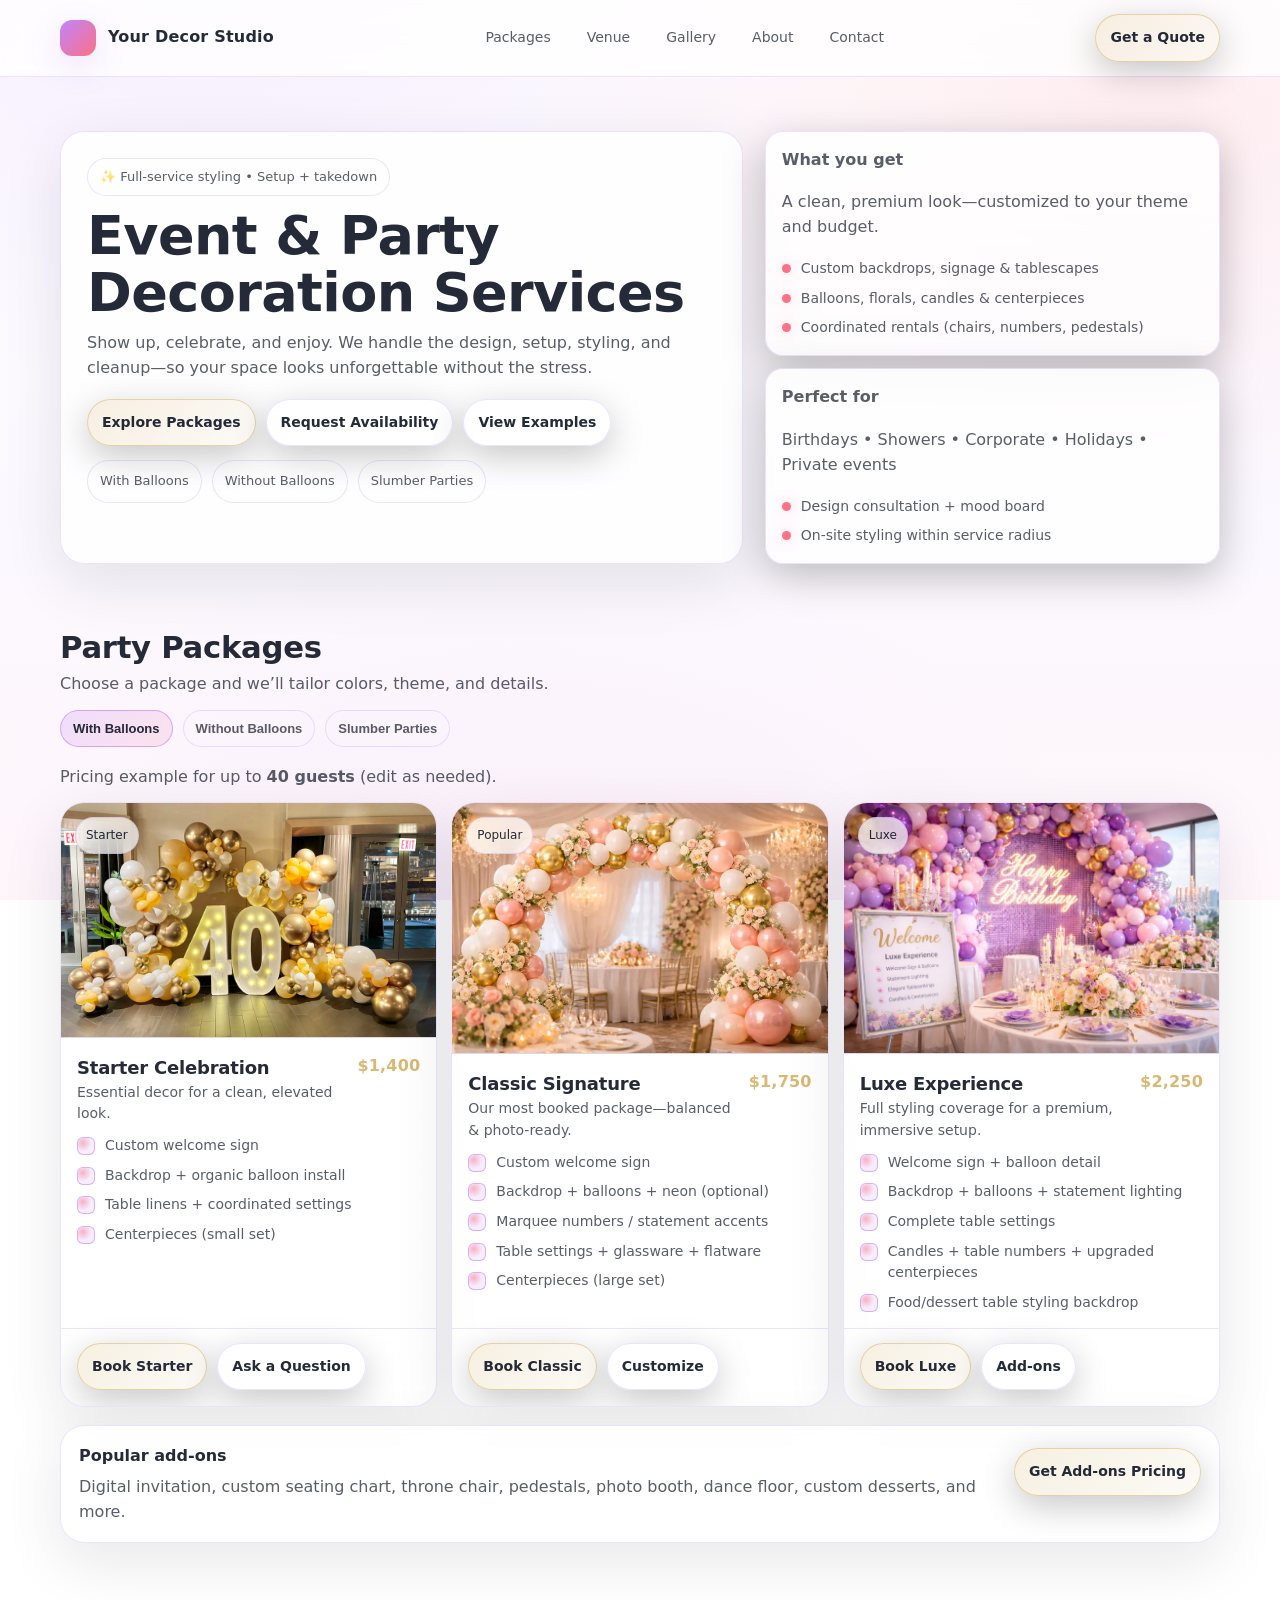
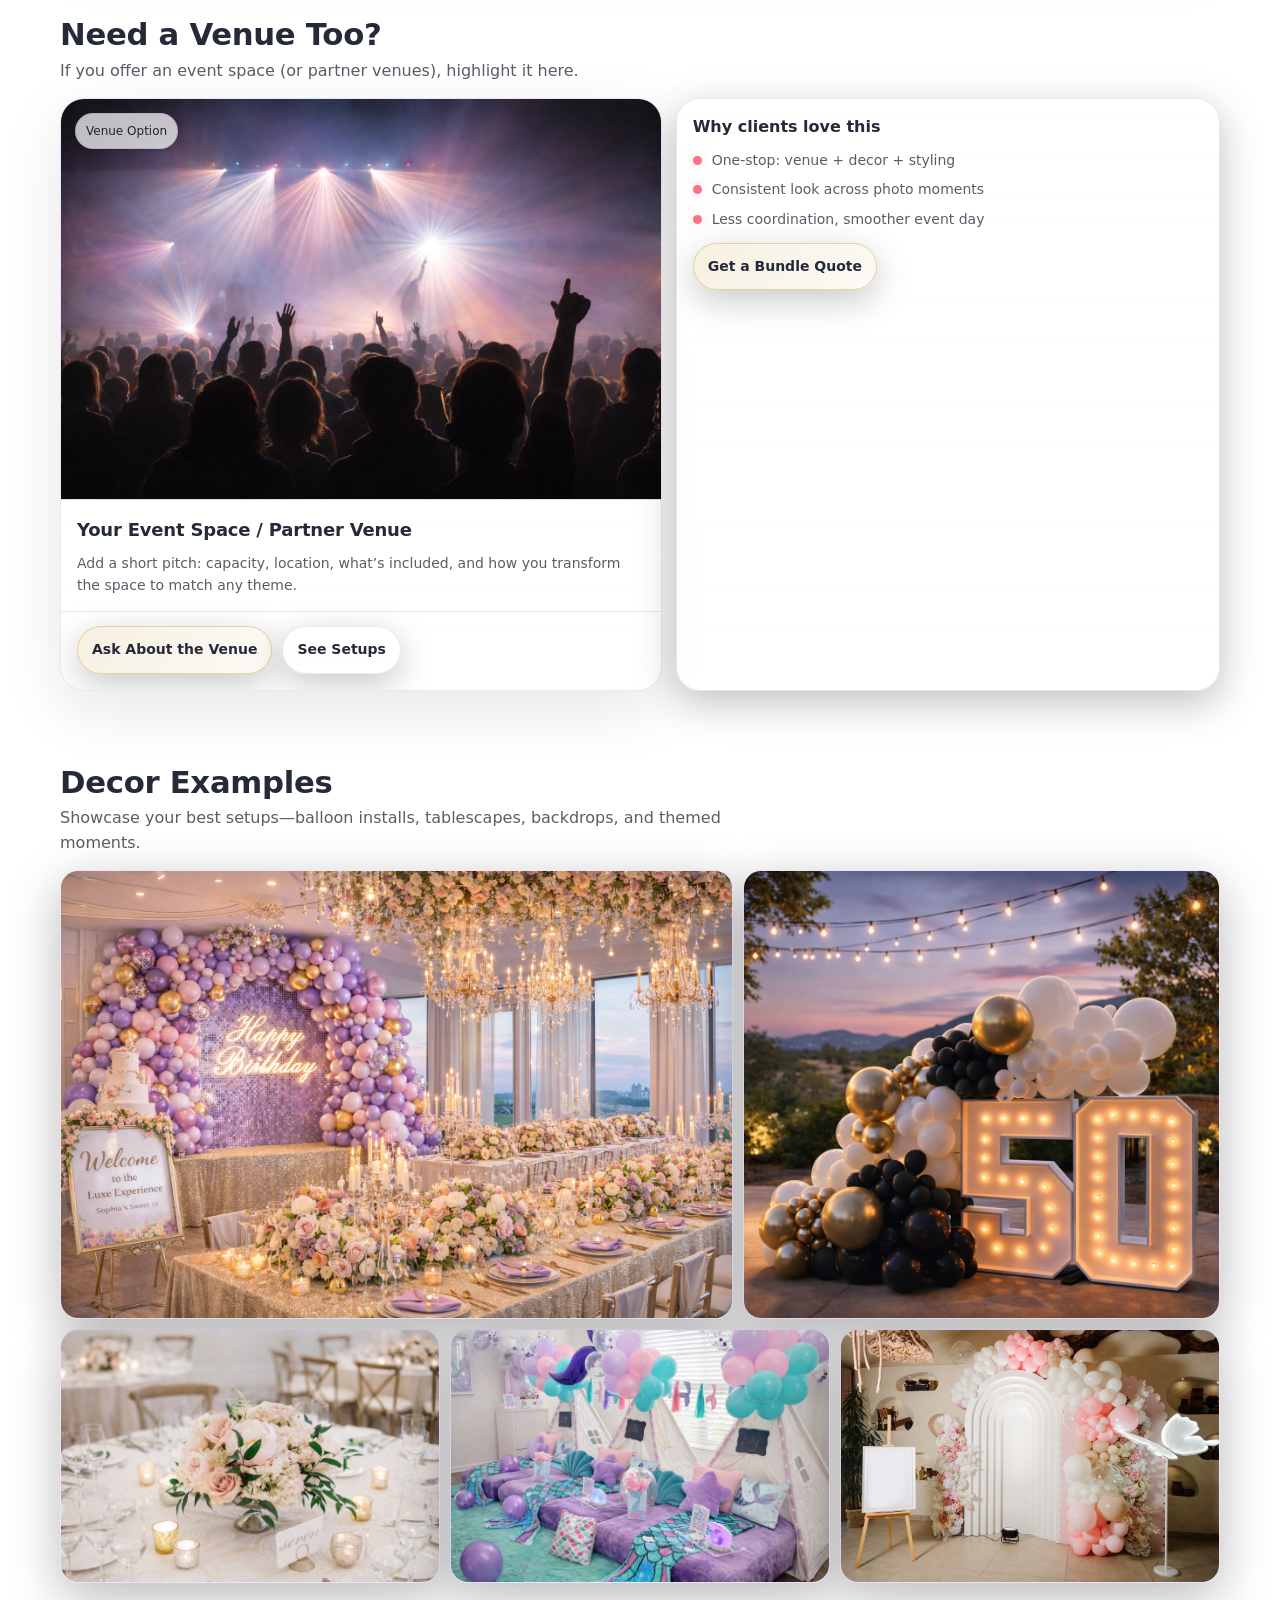
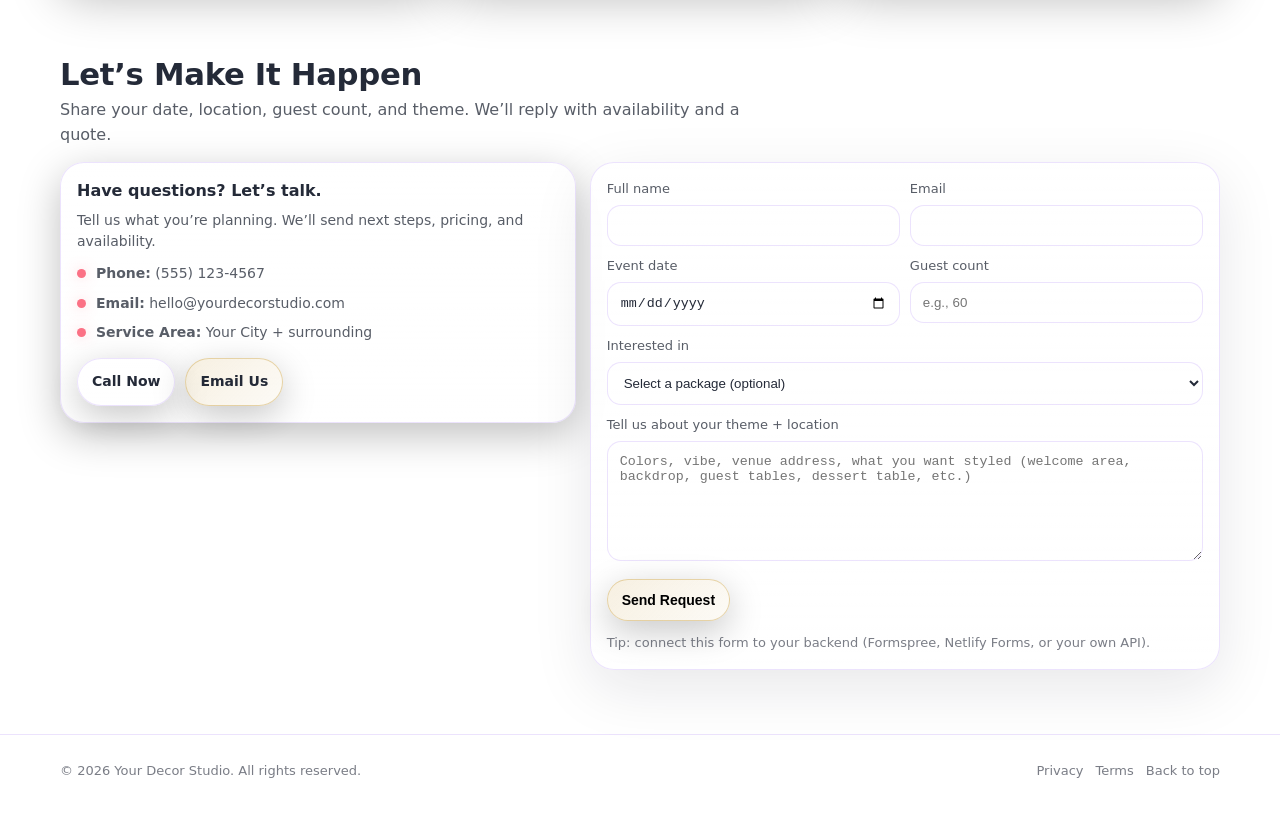
==== commit b3b3b10a: "Update index.html" ====
--- a/index.html
+++ b/index.html
@@ -526,7 +526,7 @@
 
                         <div class="formActions">
                             <button class="btn primary" type="submit">Send Request</button>
-                            <button class="btn" type="button" id="copySummaryBtn">Copy Summary</button>
+                            <!-- <button class="btn" type="button" id="copySummaryBtn">Copy Summary</button> -->
                             <span id="formNote" class="formNote"></span>
                         </div>
 
@@ -556,4 +556,4 @@
     <script src="event-decor-services.js" defer></script>
 </body>
 
-</html>+</html>
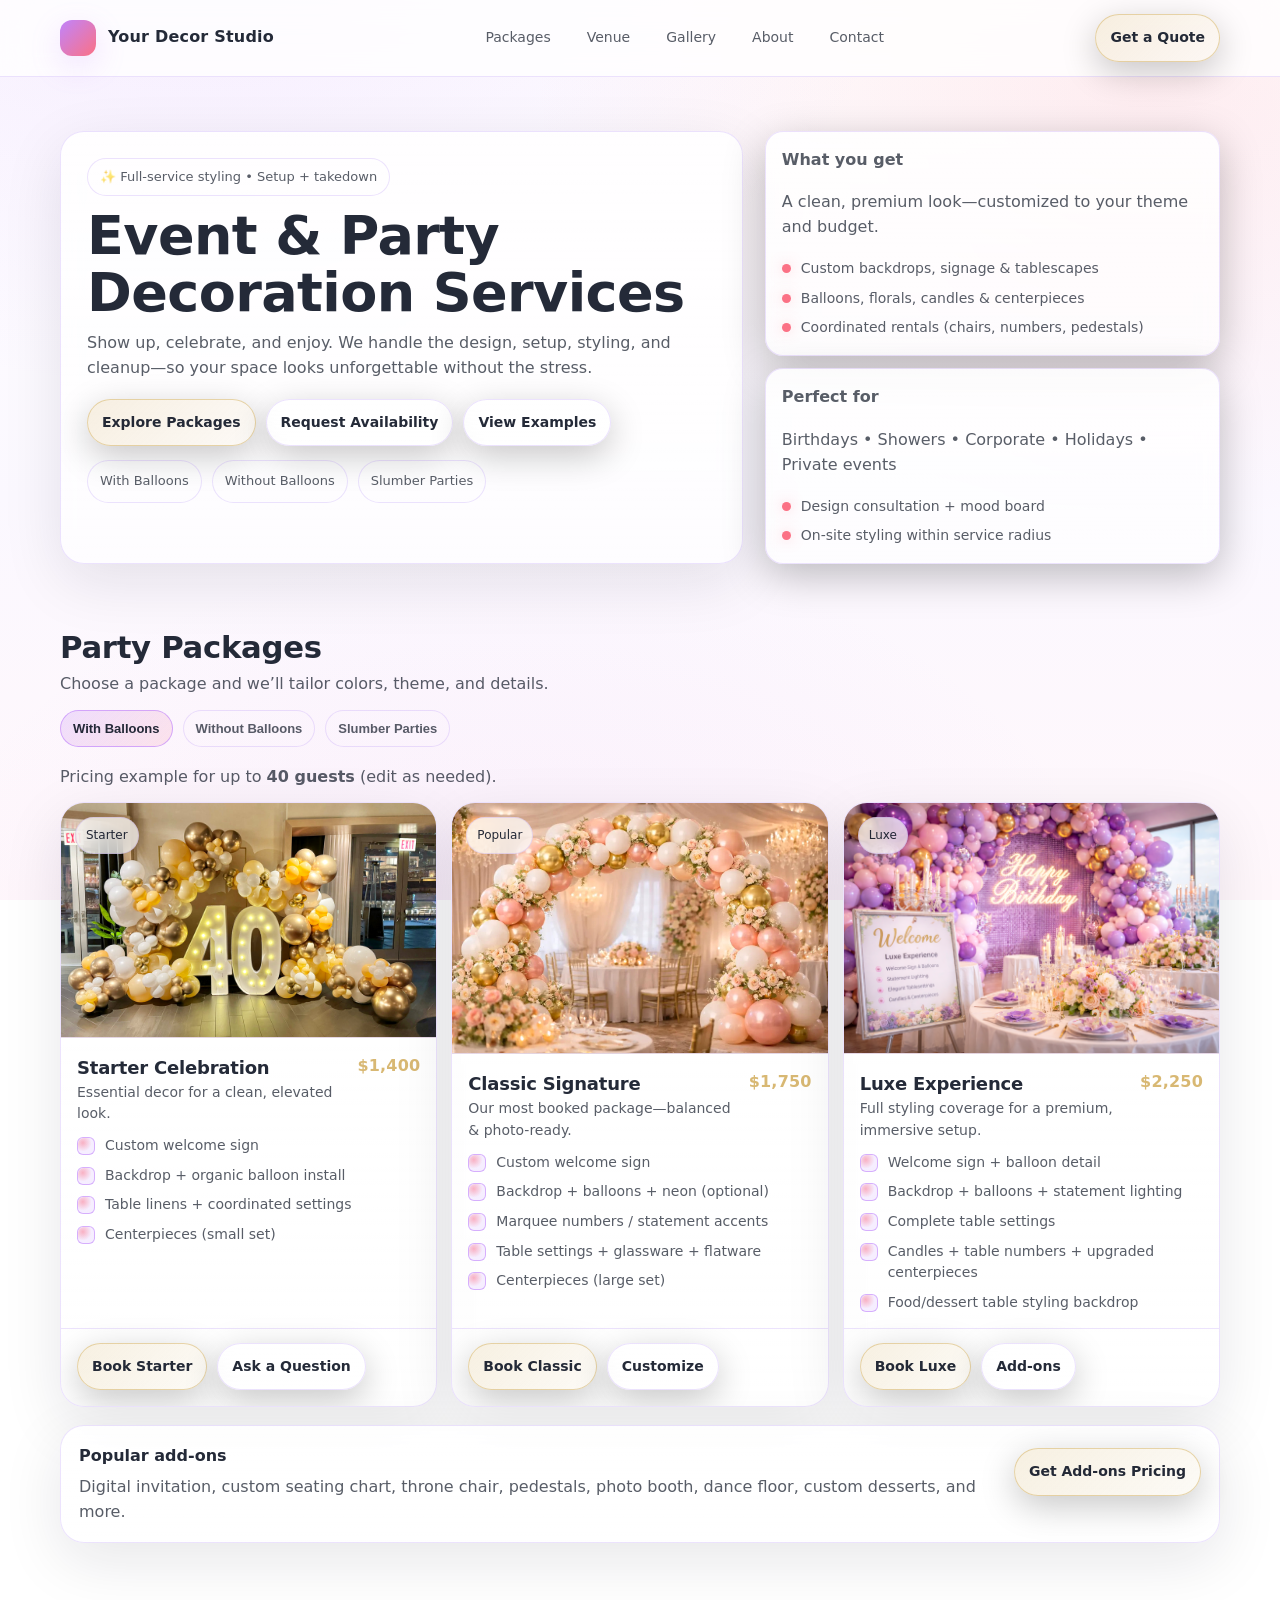
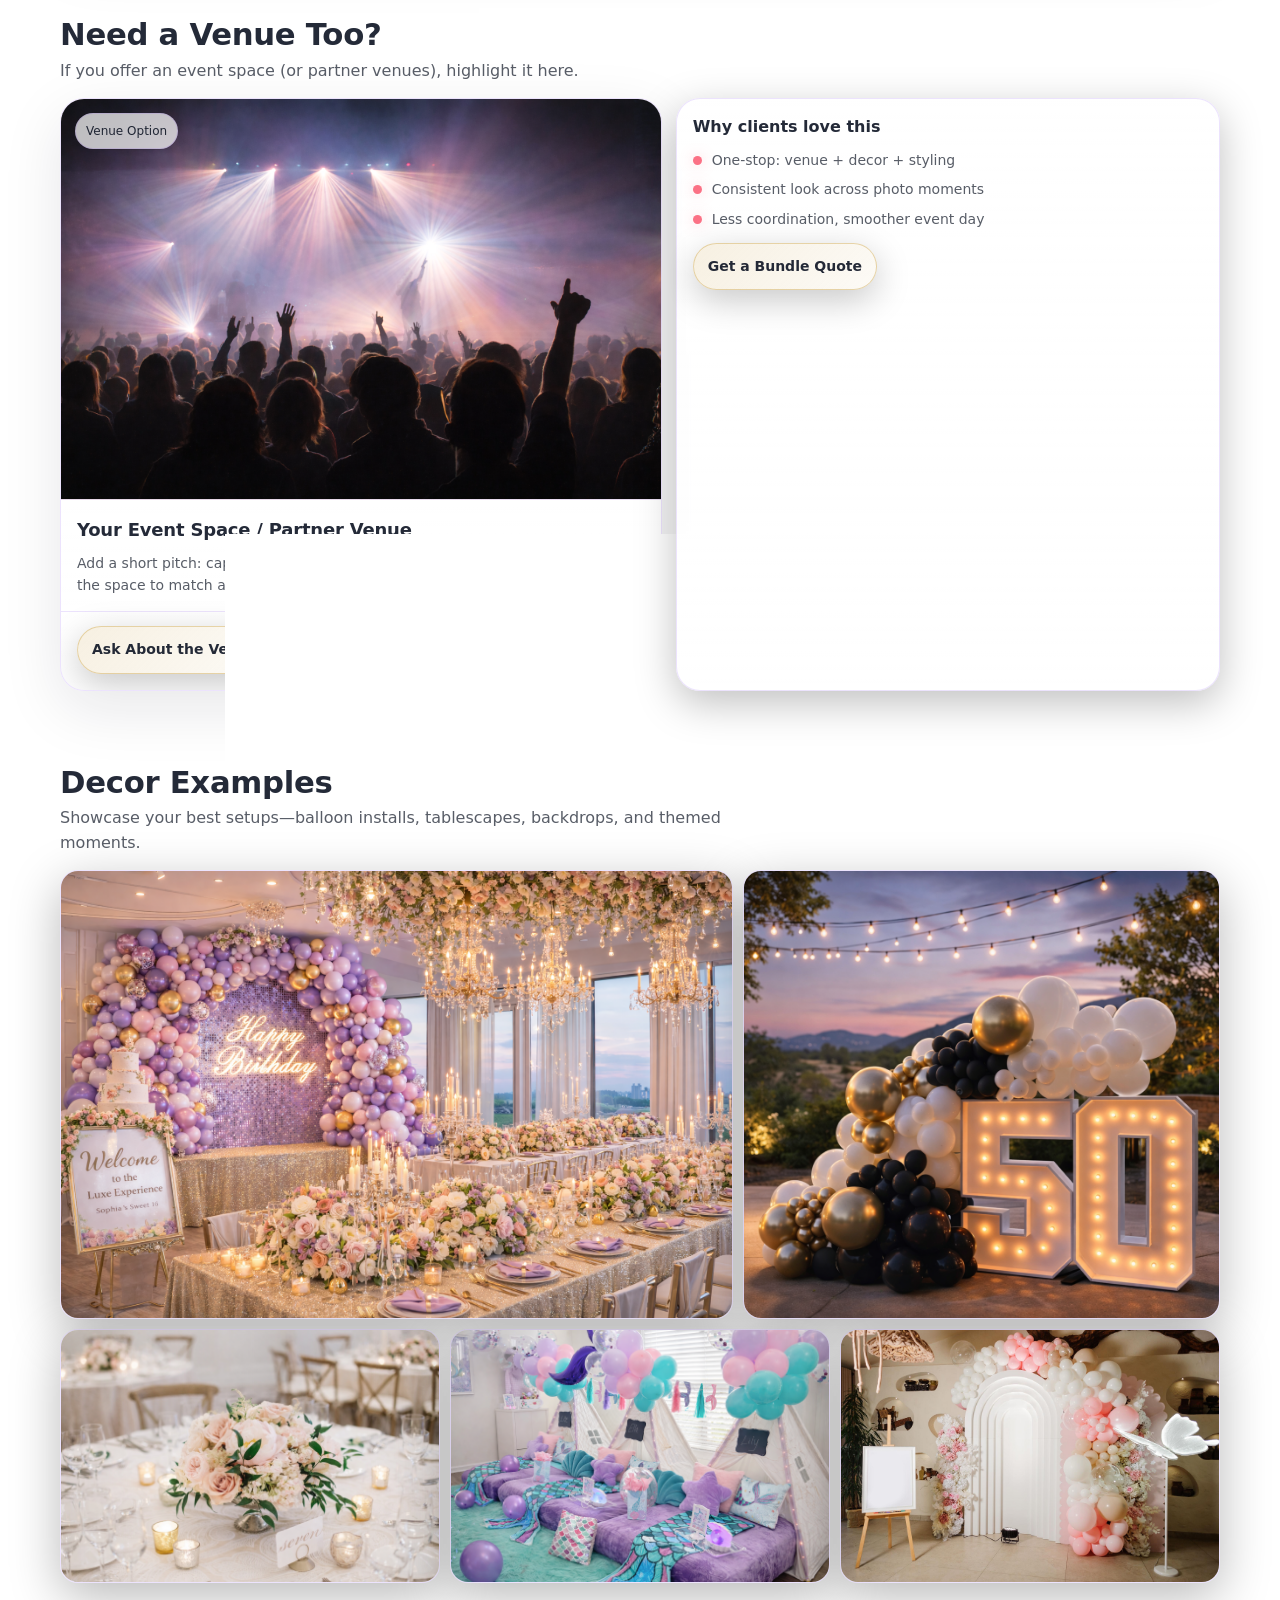
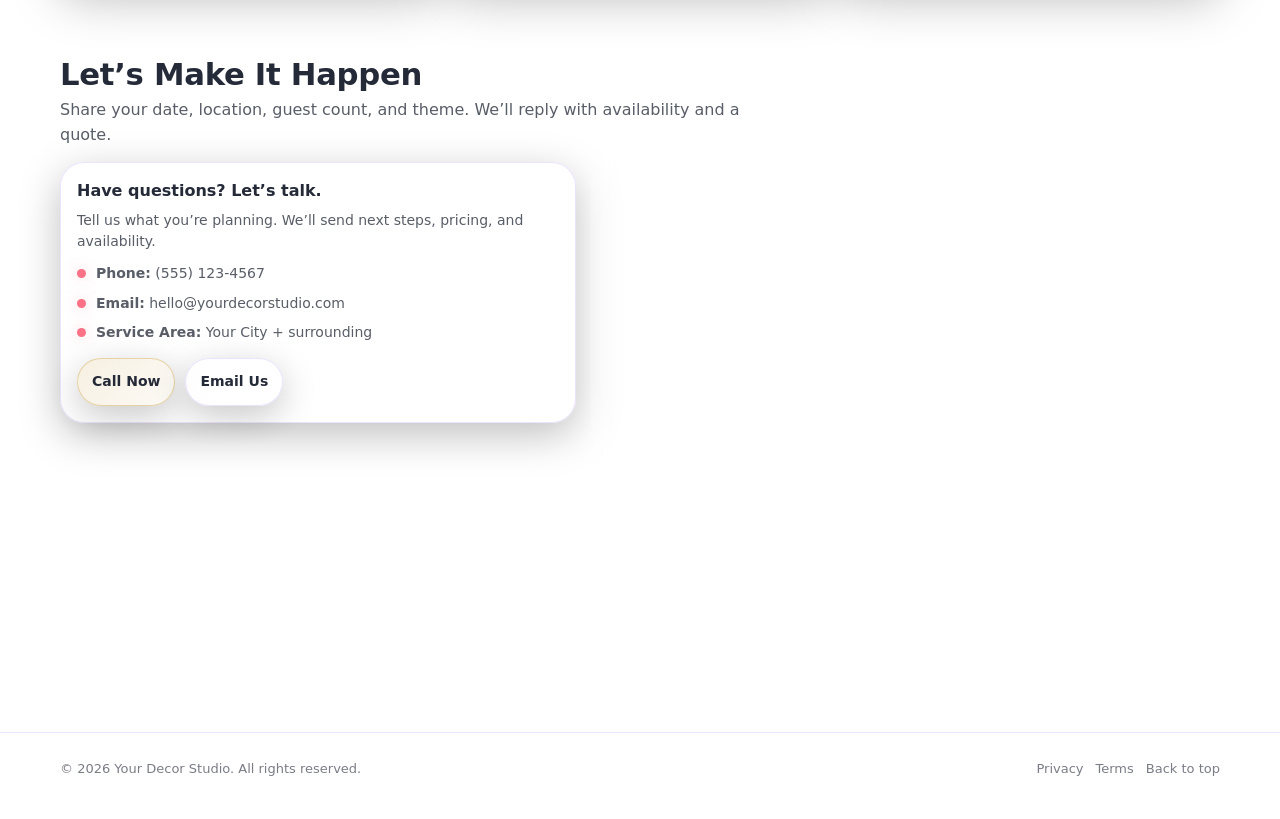
==== commit 8e98558b: "Update index.html" ====
--- a/index.html
+++ b/index.html
@@ -475,8 +475,8 @@
                         </ul>
 
                         <div class="contactActions">
-                            <a class="btn" href="tel:15551234567">Call Now</a>
-                            <a class="btn primary" href="mailto:hello@yourdecorstudio.com">Email Us</a>
+                            <a class="btn primary" href="tel:15551234567">Call Now</a>
+                            <a class="btn" href="mailto:hello@yourdecorstudio.com">Email Us</a>
                         </div>
                     </div>
 
--- a/event-decor-services.css
+++ b/event-decor-services.css
@@ -224,6 +224,9 @@
     border: 1px solid var(--stroke);
     background: linear-gradient(180deg, var(--panel2), var(--panel));
     box-shadow: 0 10px 35px rgba(0, 0, 0, .22);
+    color: var(--text);
+    -webkit-text-fill-color: var(--text);
+    /* iOS Safari */
     text-decoration: none;
     font-weight: 650;
     font-size: 14px;
@@ -243,6 +246,24 @@
 .btn.primary {
     border-color: rgba(214, 180, 107, .55);
     background: linear-gradient(135deg, rgba(214, 180, 107, .20), rgba(214, 180, 107, .06));
+}
+
+
+/* ----- iOS SAFARI CONSISTENCY FIXES ----- */
+:root { color-scheme: light; }
+
+/* Prevent iOS from restyling form controls */
+button,
+input,
+select,
+textarea {
+  -webkit-appearance: none;
+  appearance: none;
+}
+
+/* Mobile only: iOS doesn’t love background-attachment: fixed */
+@media (max-width: 820px) {
+  body { background-attachment: scroll; }
 }
 
 
@@ -1195,4 +1216,4 @@
 /*
 body[data-page="about"] section { padding: 44px 0; }
 body[data-page="services"] section { padding: 34px 0; }
-*/+*/
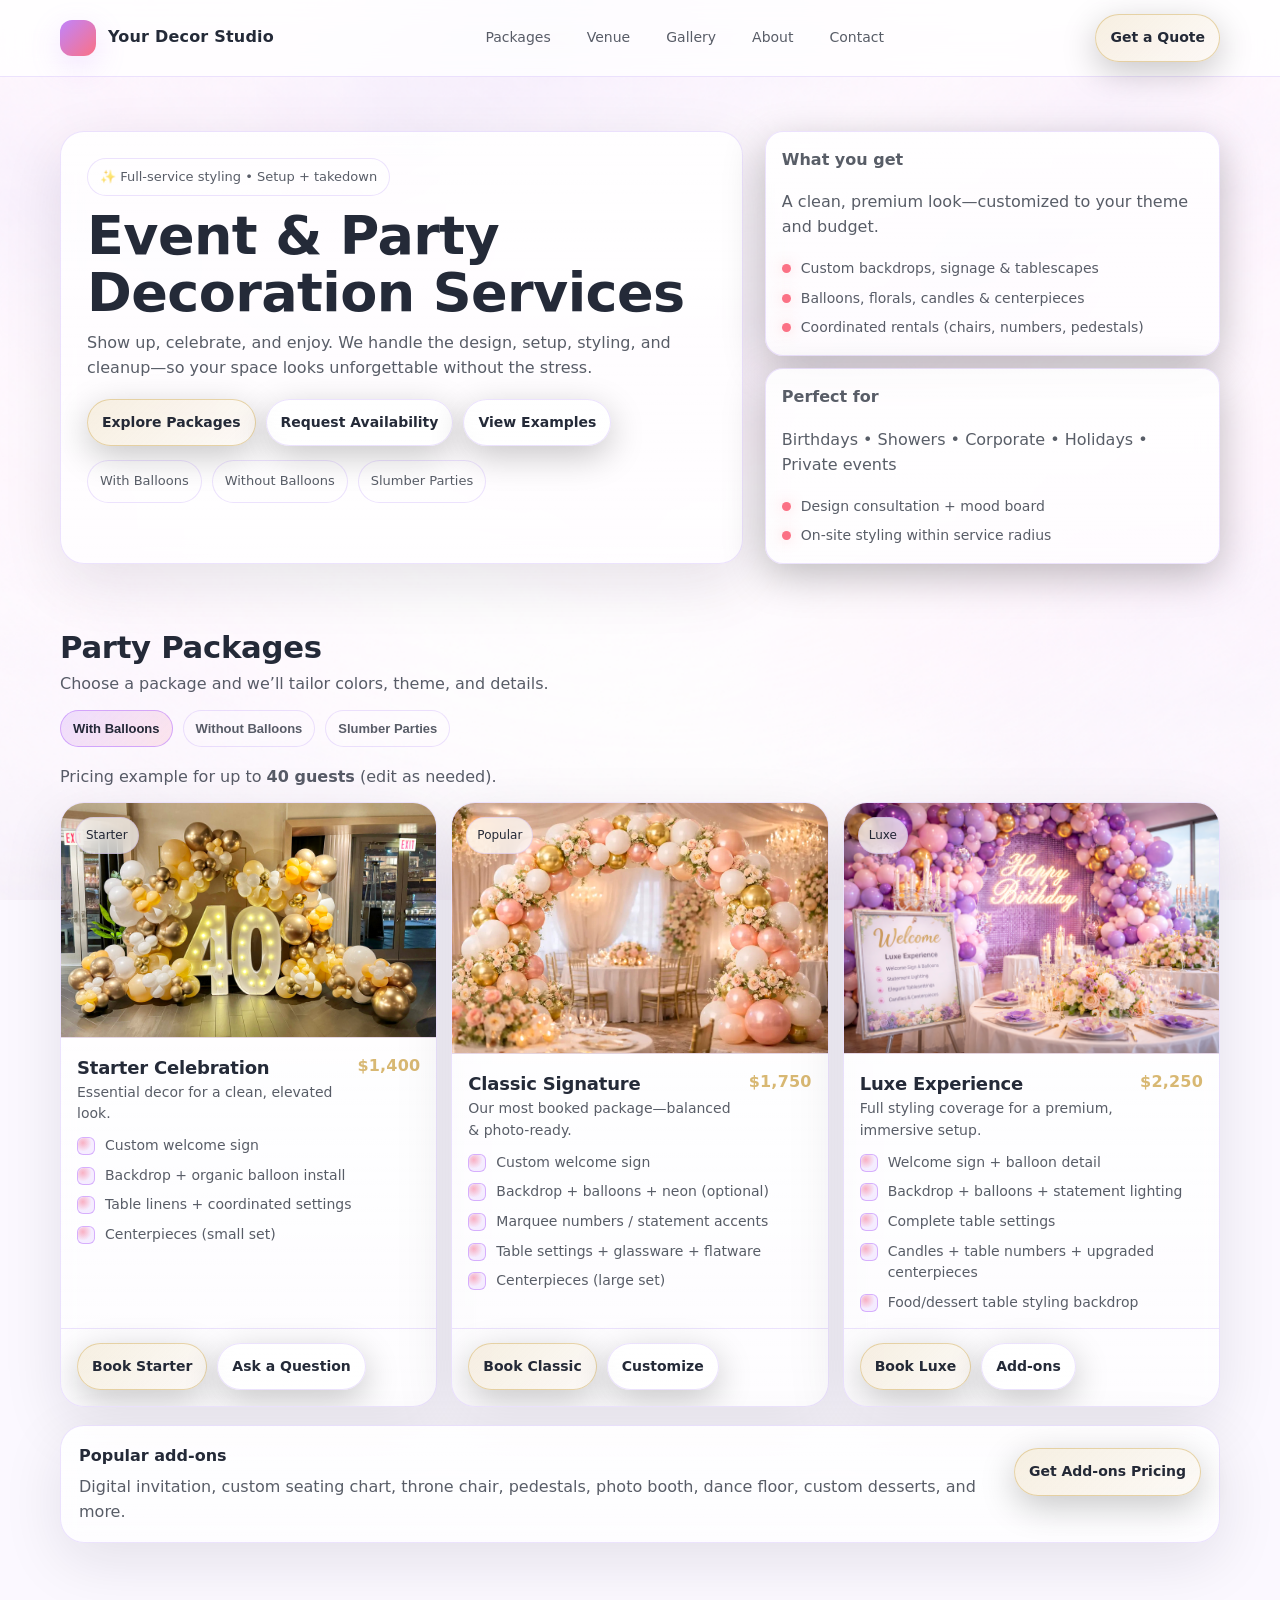
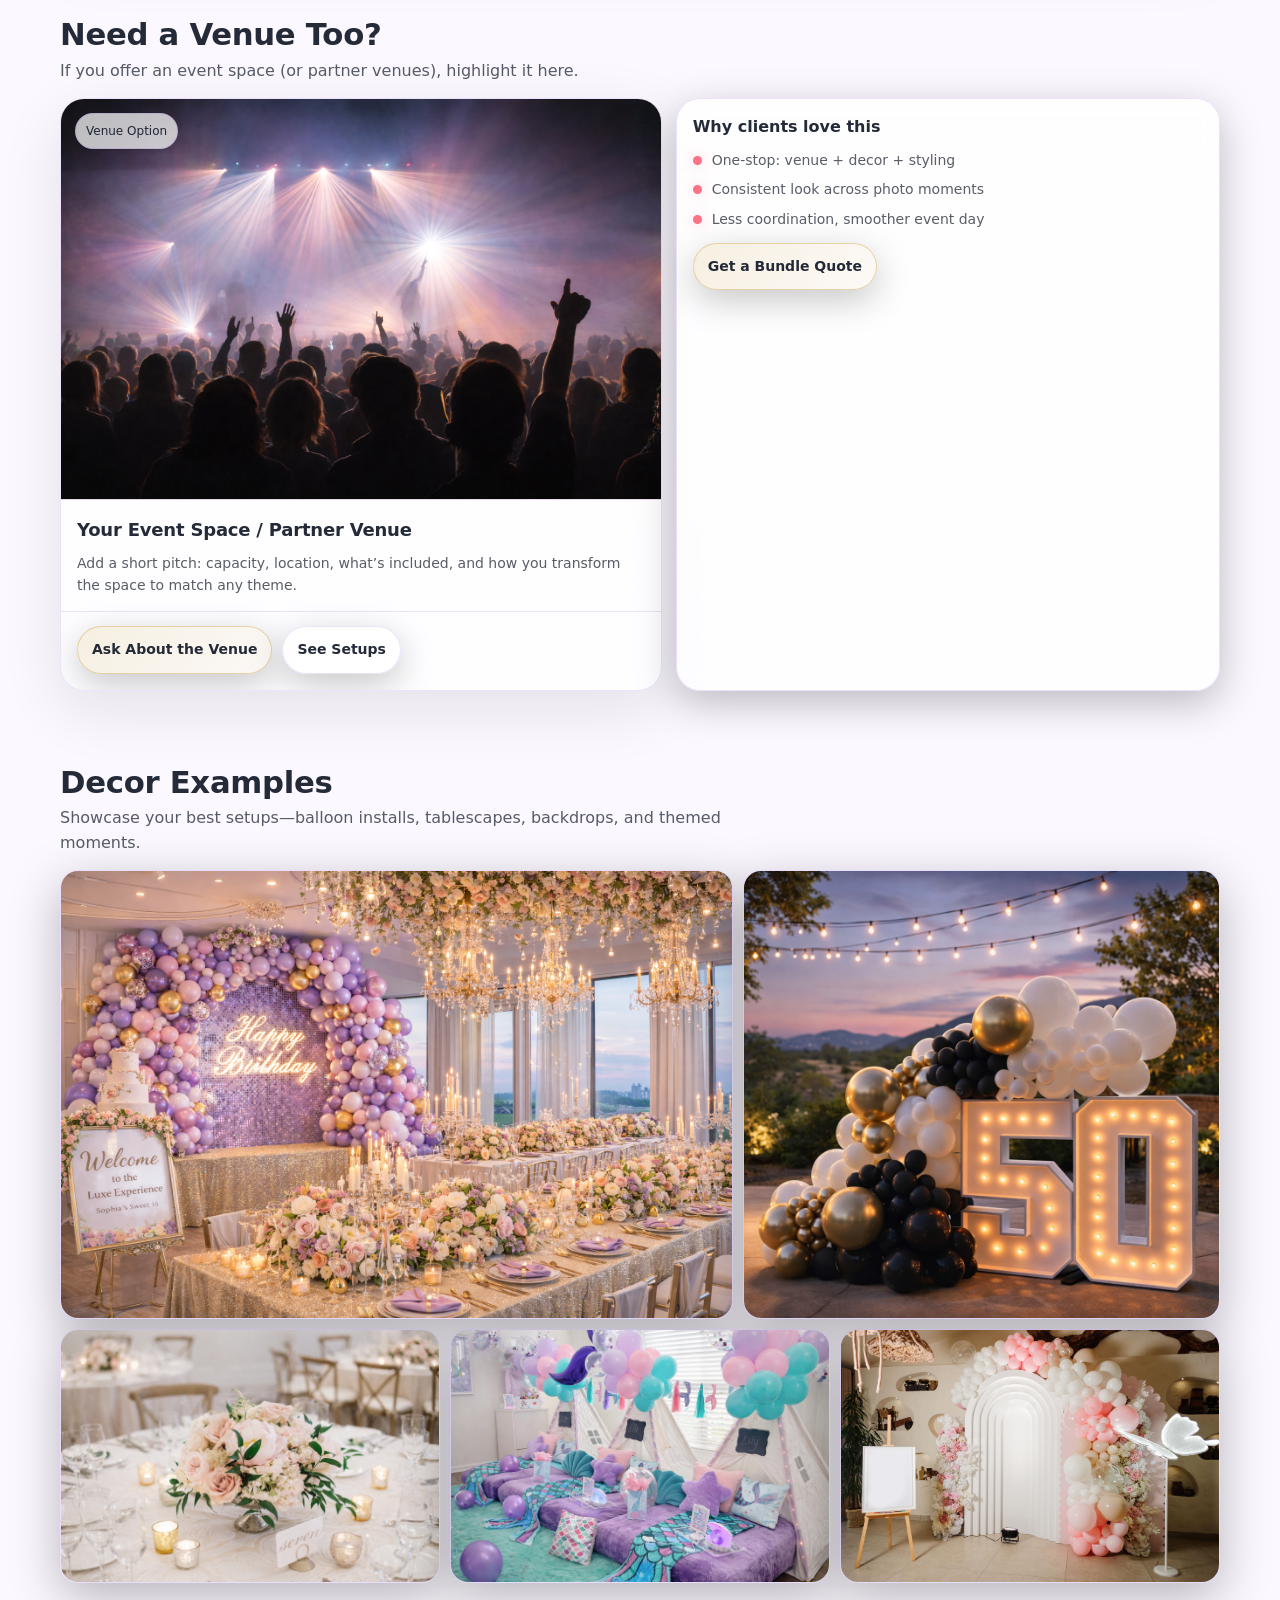
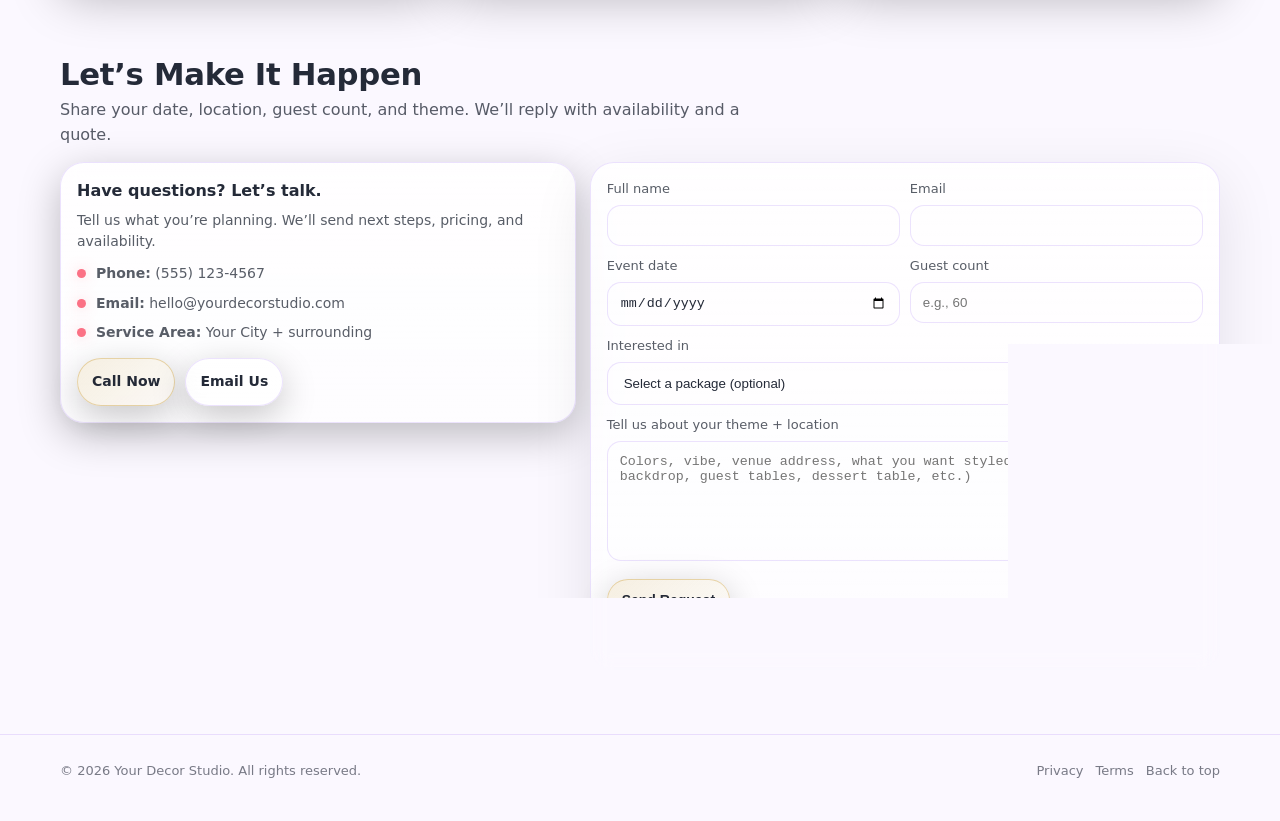
==== commit 6aaa30db: "Update index.html" ====
--- a/index.html
+++ b/index.html
@@ -229,7 +229,7 @@
 
                         <article class="card">
                             <div class="cardMedia">
-                                <img src="images/without-balloons/wedding-reception-table-decor-and%20bright-centerpieces-without-balloons.png" alt="Wedding reception table decor with bright floral centerpieces and full place settings" />
+                                <img src="images/without-balloons/wedding-reception-table-decor-and-bright-centerpieces-without-balloons.png" alt="Wedding reception table decor with bright floral centerpieces and full place settings" />
                                 <span class="badge">Classic</span>
                             </div>
                             <div class="cardBody">
--- a/event-decor-services.css
+++ b/event-decor-services.css
@@ -61,13 +61,15 @@
     color: var(--text);
     line-height: 1.55;
 
-    /* Page background */
-    background:
-        radial-gradient(1200px 800px at 15% -10%, rgba(192, 132, 252, .16), transparent 60%),
-        radial-gradient(1000px 700px at 90% 10%, rgba(251, 113, 133, .12), transparent 62%),
-        radial-gradient(900px 650px at 40% 110%, rgba(192, 132, 252, .08), transparent 70%),
-        linear-gradient(180deg, #ffffff 0%, #fbf8ff 55%, #fff7fb 100%);
-    background-attachment: fixed;
+    background: url("images/background/gradient-bg.png") center top / cover no-repeat;
+    background-color: var(--bg);
+    background-attachment: scroll; /* safe default */
+}
+
+@media (min-width: 900px) {
+    body {
+        background-attachment: fixed; /* nice effect on desktop */
+    }
 }
 
 a {
@@ -248,25 +250,6 @@
     background: linear-gradient(135deg, rgba(214, 180, 107, .20), rgba(214, 180, 107, .06));
 }
 
-
-/* ----- iOS SAFARI CONSISTENCY FIXES ----- */
-:root { color-scheme: light; }
-
-/* Prevent iOS from restyling form controls */
-button,
-input,
-select,
-textarea {
-  -webkit-appearance: none;
-  appearance: none;
-}
-
-/* Mobile only: iOS doesn’t love background-attachment: fixed */
-@media (max-width: 820px) {
-  body { background-attachment: scroll; }
-}
-
-
 /* ========================
    5) SECTION BASE (SHARED)
    ======================== */
@@ -969,7 +952,7 @@
     align-items: center;
     justify-content: center;
     font-size: 20px;
-    background: linear-gradient(135deg, rgba(192, 132, 252, .16), rgba(251, 113, 133, .12));
+    background: linear-gradient(135deg, rgba(192, 132, 252, .14), rgba(251, 113, 133, .10));
     border: 1px solid rgba(192, 132, 252, .22);
     margin-bottom: 12px;
 }
@@ -1020,7 +1003,7 @@
     width: 44px;
     height: 44px;
     border-radius: 16px;
-    background: linear-gradient(135deg, rgba(192, 132, 252, .16), rgba(251, 113, 133, .12));
+    background: linear-gradient(135deg, rgba(192, 132, 252, .14), rgba(251, 113, 133, .10));
     border: 1px solid rgba(192, 132, 252, .22);
     font-weight: 900;
     margin-bottom: 12px;
@@ -1048,7 +1031,7 @@
     gap: 12px;
     border: 1px solid rgba(192, 132, 252, .22);
     border-radius: var(--radius2);
-    background: linear-gradient(135deg, rgba(192, 132, 252, .16), rgba(251, 113, 133, .10));
+    background: linear-gradient(135deg, rgba(192, 132, 252, .18), rgba(251, 113, 133, .12));
     box-shadow: var(--shadow);
     padding: 18px;
 }
@@ -1090,7 +1073,7 @@
 .ctaCard {
     border: 1px solid rgba(192, 132, 252, .25);
     border-radius: var(--radius2);
-    background: linear-gradient(135deg, rgba(192, 132, 252, .16), rgba(251, 113, 133, .10));
+    background: linear-gradient(135deg, rgba(192, 132, 252, .18), rgba(251, 113, 133, .12));
     box-shadow: var(--shadow);
     padding: 26px;
     text-align: center;
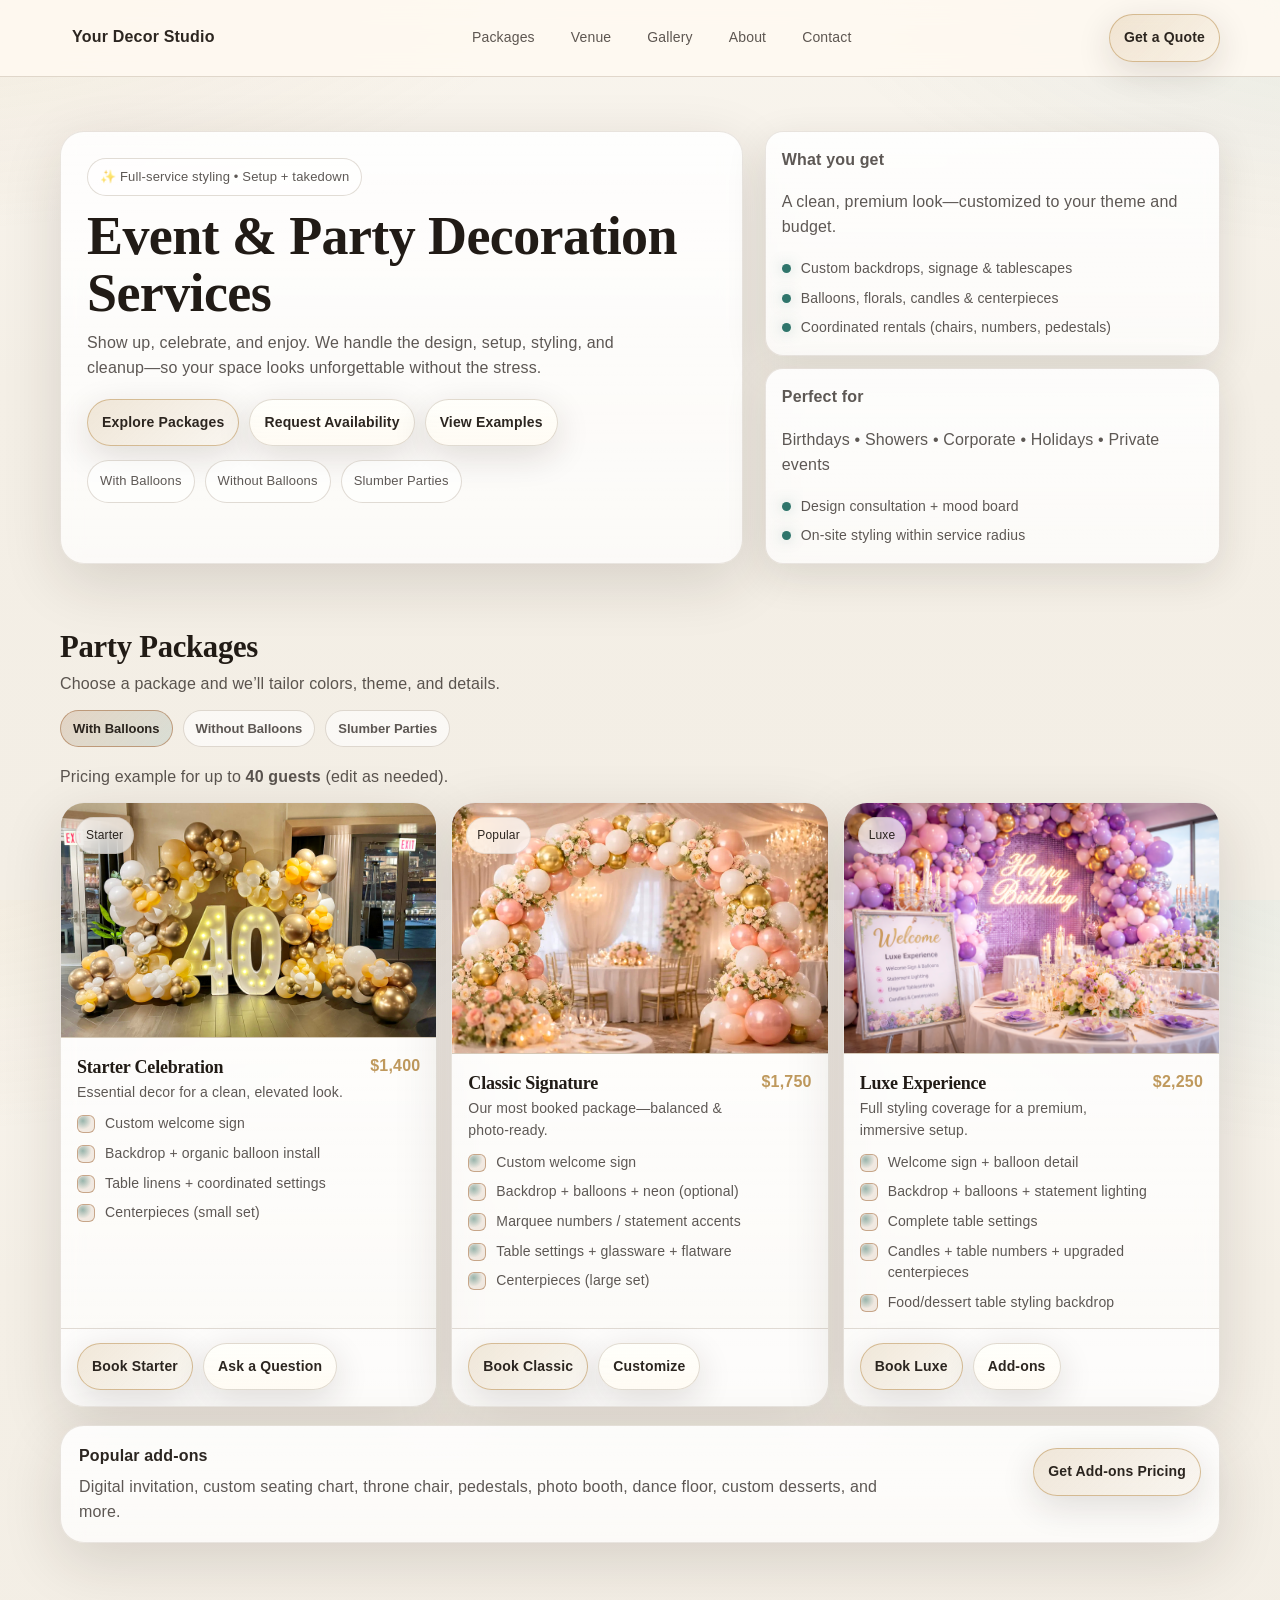
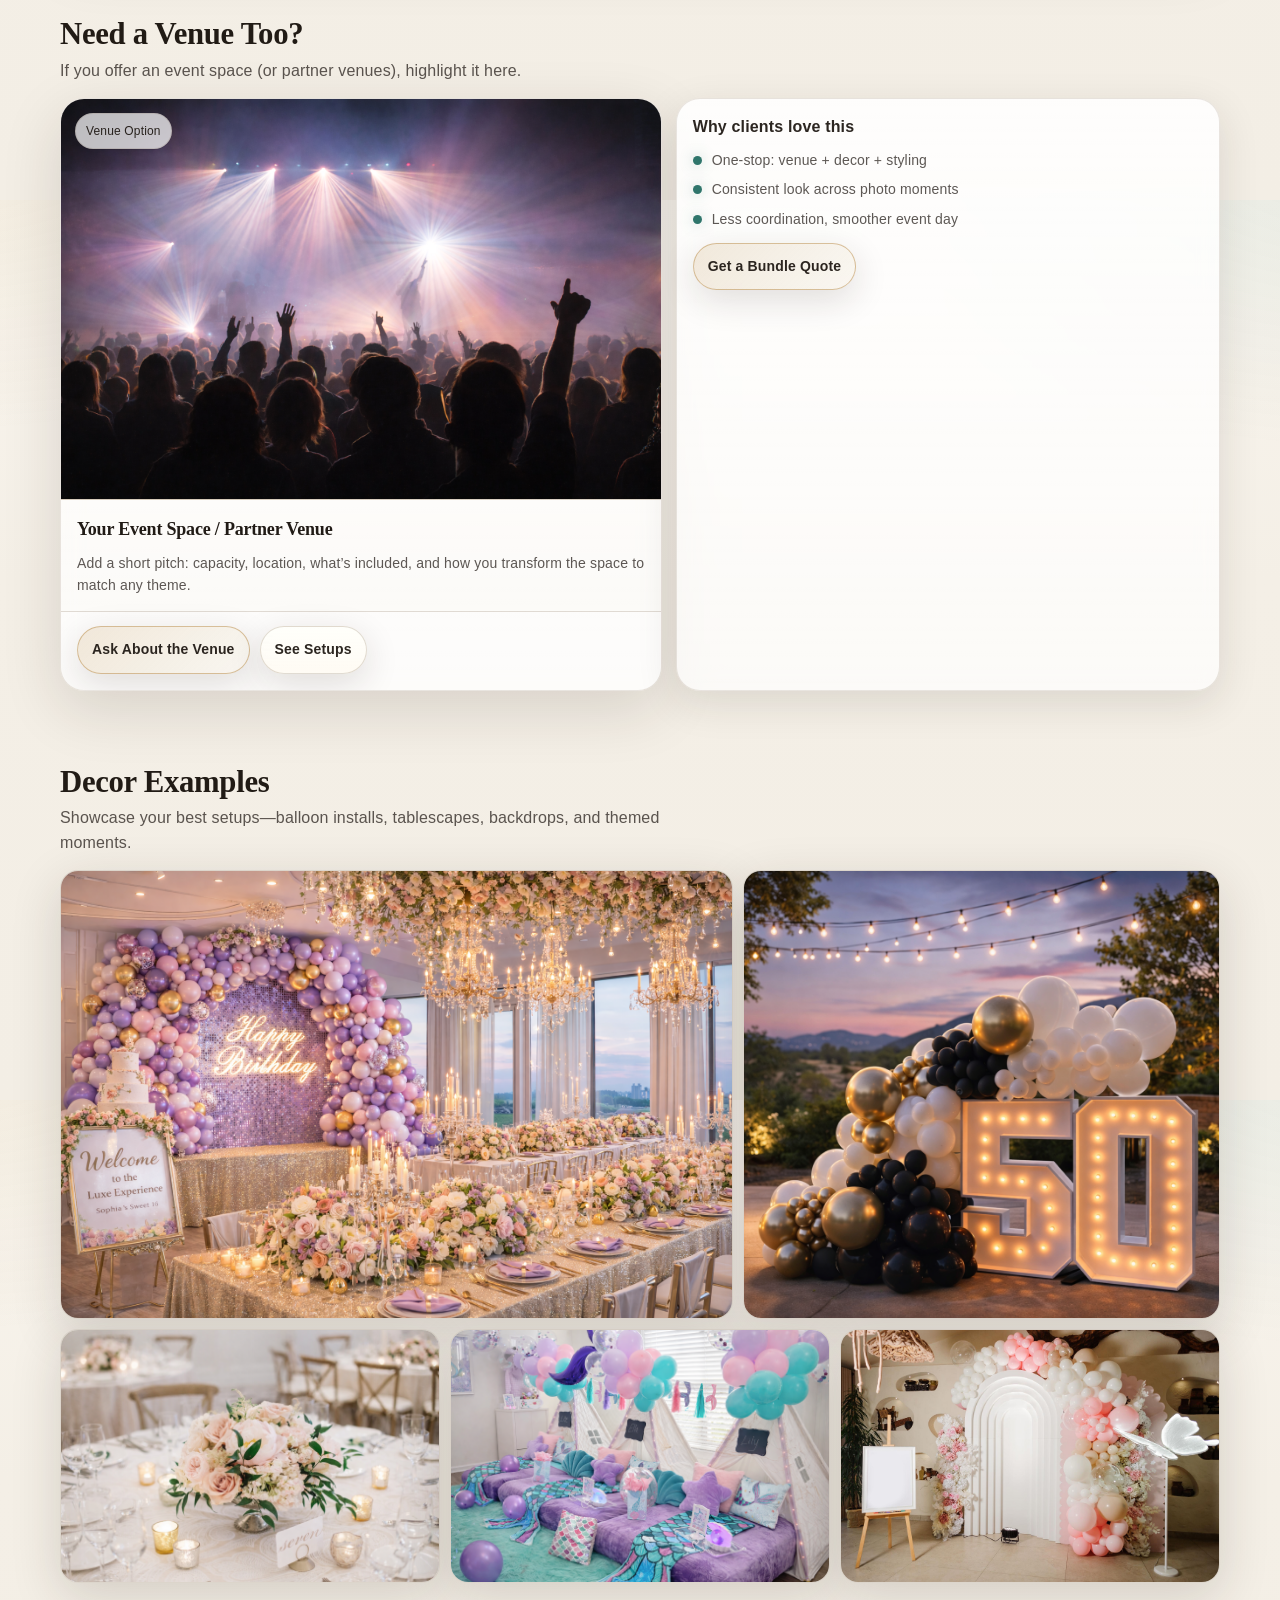
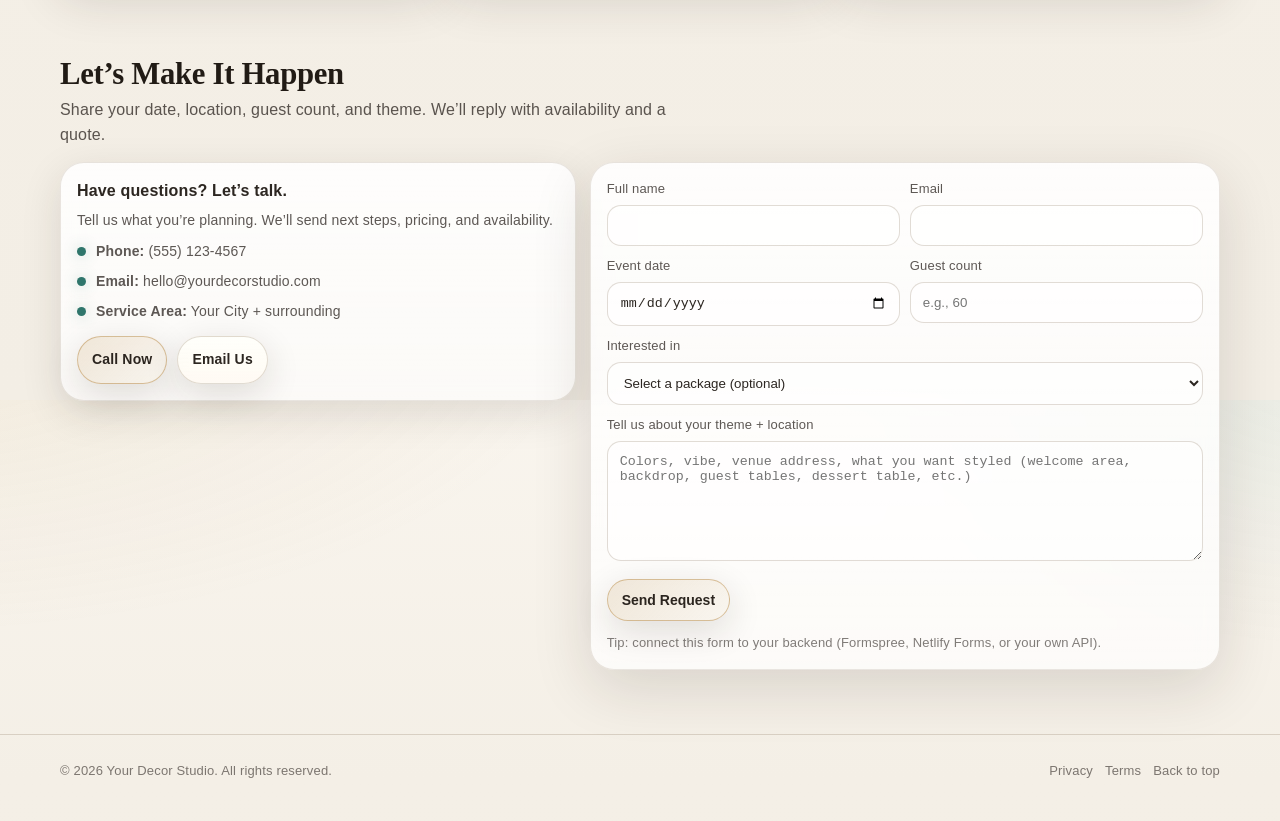
==== commit c44e424b: "Update index.html" ====
--- a/index.html
+++ b/index.html
@@ -7,6 +7,14 @@
     <title>Event & Party Decoration Services | Your Brand</title>
     <meta name="description" content="Stress-free event decor packages with setup + styling + takedown. Balloons, tablescapes, backdrops, signage, centerpieces, and more." />
 
+    <link rel="apple-touch-icon" sizes="180x180" href="images/logo/favicons/apple-touch-icon.png" />
+    <link rel="icon" type="image/png" sizes="32x32" href="images/logo/favicons/favicon-32x32.png" />
+    <link rel="icon" type="image/png" sizes="16x16" href="images/logo/favicons/favicon-16x16.png" />
+    <link rel="icon" type="image/png" sizes="192x192" href="images/logo/favicons/android-chrome-192x192.png" />
+    <link rel="icon" type="image/png" sizes="512x512" href="images/logo/favicons/android-chrome-512x512.png" />
+    <link rel="manifest" href="images/logo/favicons/site.webmanifest" />
+    <link rel="shortcut icon" href="images/logo/favicons/favicon.ico" />
+
     <link rel="stylesheet" href="event-decor-services.css" />
     <link rel="stylesheet" href="shared-mobile.css" />
 </head>
@@ -16,7 +24,7 @@
     <header class="topbar">
         <div class="wrap nav">
             <a class="brand" href="index.html">
-                <span class="mark"></span>
+                <span class="logo"></span>
                 <span>Your Decor Studio</span>
             </a>
 
@@ -545,8 +553,8 @@
             <div class="foot">
                 <div>© <span id="year"></span> Your Decor Studio. All rights reserved.</div>
                 <div class="footLinks">
-                    <a href="#">Privacy</a>
-                    <a href="#">Terms</a>
+                    <a href="privacy.html">Privacy</a>
+                    <a href="terms.html">Terms</a>
                     <a href="#packages">Back to top</a>
                 </div>
             </div>
--- a/event-decor-services.css
+++ b/event-decor-services.css
@@ -3,24 +3,23 @@
    ======================== */
 :root {
     /* Background + Panels */
-    --bg: #fbf8ff;
-    --panel: rgba(255, 255, 255, .72);
-    --panel2: rgba(255, 255, 255, .86);
-    --stroke: rgba(124, 58, 237, .14);
+    --bg: #f4efe6;
+    --panel: rgba(255, 250, 242, .78);
+    --panel2: rgba(255, 255, 250, .90);
+    --stroke: rgba(108, 83, 54, .20);
 
     /* Text */
-    --text: rgba(17, 24, 39, .92);
-    --muted: rgba(17, 24, 39, .70);
-    --muted2: rgba(17, 24, 39, .56);
+    --text: rgba(31, 24, 19, .94);
+    --muted: rgba(31, 24, 19, .72);
+    --muted2: rgba(31, 24, 19, .56);
 
     /* Party Theme Accent Colors */
-    --brand: #c084fc;
-    /* soft purple */
-    --brand2: #fb7185;
-    /* soft pink */
+    --brand: #8f5f39;
+    --brand2: #2f756b;
+    --accent: #bc9354;
 
     /* Shadows + Radius */
-    --shadow: 0 18px 60px rgba(17, 24, 39, .10);
+    --shadow: 0 18px 60px rgba(44, 31, 22, .14);
     --radius: 18px;
     --radius2: 24px;
     --max: 1160px;
@@ -29,16 +28,16 @@
 /* Keep (harmless) — it matches your light tokens anyway */
 @media (prefers-color-scheme: light) {
     :root {
-        --bg: #fbf8ff;
-        --panel: rgba(255, 255, 255, .72);
-        --panel2: rgba(255, 255, 255, .86);
-        --stroke: rgba(124, 58, 237, .14);
-
-        --text: rgba(17, 24, 39, .92);
-        --muted: rgba(17, 24, 39, .70);
-        --muted2: rgba(17, 24, 39, .56);
-
-        --shadow: 0 18px 60px rgba(17, 24, 39, .10);
+        --bg: #f4efe6;
+        --panel: rgba(255, 250, 242, .78);
+        --panel2: rgba(255, 255, 250, .90);
+        --stroke: rgba(108, 83, 54, .20);
+
+        --text: rgba(31, 24, 19, .94);
+        --muted: rgba(31, 24, 19, .72);
+        --muted2: rgba(31, 24, 19, .56);
+
+        --shadow: 0 18px 60px rgba(44, 31, 22, .14);
     }
 }
 
@@ -57,23 +56,27 @@
 
 body {
     margin: 0;
-    font-family: ui-sans-serif, system-ui, -apple-system, Segoe UI, Roboto, Helvetica, Arial, "Apple Color Emoji", "Segoe UI Emoji";
+    font-family: "Avenir Next", "Nunito Sans", "Trebuchet MS", sans-serif;
     color: var(--text);
     line-height: 1.55;
-
-    background: url("images/background/gradient-bg.png") center top / cover no-repeat;
-    background-color: var(--bg);
-    background-attachment: scroll; /* safe default */
-}
-
-@media (min-width: 900px) {
-    body {
-        background-attachment: fixed; /* nice effect on desktop */
-    }
+    letter-spacing: .01em;
+    background:
+        radial-gradient(1200px 560px at -8% -10%, rgba(188, 147, 84, .12), transparent 58%),
+        radial-gradient(1000px 540px at 108% -8%, rgba(63, 126, 116, .10), transparent 60%),
+        linear-gradient(180deg, #f9f5ee 0%, var(--bg) 42%, #f3eee5 100%);
+    background-attachment: scroll;
 }
 
 a {
     color: inherit;
+    transition: color .2s ease;
+}
+
+h1,
+h2,
+h3 {
+    font-family: "Iowan Old Style", "Palatino Linotype", "Book Antiqua", Palatino, serif;
+    color: rgba(24, 18, 13, .96);
 }
 
 .wrap {
@@ -90,7 +93,7 @@
     top: 0;
     z-index: 50;
     backdrop-filter: blur(14px);
-    background: rgba(255, 255, 255, .72);
+    background: rgba(255, 250, 242, .80);
     border-bottom: 1px solid var(--stroke);
 }
 
@@ -117,7 +120,7 @@
     height: 36px;
     border-radius: 12px;
     background: linear-gradient(135deg, var(--brand), var(--brand2));
-    box-shadow: 0 10px 30px rgba(192, 132, 252, .22);
+    box-shadow: 0 10px 30px rgba(171, 121, 79, .22);
 }
 
 .navlinks {
@@ -151,7 +154,7 @@
     bottom: -10px;
     height: 10px;
     border-radius: 999px;
-    background: linear-gradient(90deg, rgba(192, 132, 252, .35), rgba(251, 113, 133, .25));
+    background: linear-gradient(90deg, rgba(171, 121, 79, .35), rgba(63, 126, 116, .25));
     filter: blur(8px);
     opacity: .5;
 }
@@ -197,12 +200,12 @@
 
     .navChips::before {
         left: 0;
-        background: linear-gradient(to right, var(--bg), rgba(251, 248, 255, 0));
+        background: linear-gradient(to right, var(--bg), rgba(244, 239, 230, 0));
     }
 
     .navChips::after {
         right: 0;
-        background: linear-gradient(to left, var(--bg), rgba(251, 248, 255, 0));
+        background: linear-gradient(to left, var(--bg), rgba(244, 239, 230, 0));
     }
 
     /* Ensure chips sit above the fades */
@@ -225,7 +228,7 @@
     border-radius: 999px;
     border: 1px solid var(--stroke);
     background: linear-gradient(180deg, var(--panel2), var(--panel));
-    box-shadow: 0 10px 35px rgba(0, 0, 0, .22);
+    box-shadow: 0 10px 35px rgba(44, 31, 22, .14);
     color: var(--text);
     -webkit-text-fill-color: var(--text);
     /* iOS Safari */
@@ -233,12 +236,13 @@
     font-weight: 650;
     font-size: 14px;
     white-space: nowrap;
+    transition: transform .2s ease, border-color .2s ease, box-shadow .2s ease, background .2s ease;
 }
 
 .btn:hover {
     transform: translateY(-1px);
-    border-color: rgba(192, 132, 252, .55);
-    box-shadow: 0 14px 45px rgba(192, 132, 252, .22);
+    border-color: rgba(171, 121, 79, .55);
+    box-shadow: 0 14px 45px rgba(171, 121, 79, .22);
 }
 
 .btn:active {
@@ -246,8 +250,18 @@
 }
 
 .btn.primary {
-    border-color: rgba(214, 180, 107, .55);
-    background: linear-gradient(135deg, rgba(214, 180, 107, .20), rgba(214, 180, 107, .06));
+    border-color: rgba(188, 147, 84, .55);
+    background: linear-gradient(135deg, rgba(188, 147, 84, .20), rgba(188, 147, 84, .06));
+    color: rgba(24, 18, 13, .96);
+}
+
+a:focus-visible,
+button:focus-visible,
+input:focus-visible,
+textarea:focus-visible,
+select:focus-visible {
+    outline: 2px solid rgba(63, 126, 116, .55);
+    outline-offset: 3px;
 }
 
 /* ========================
@@ -306,7 +320,7 @@
 .heroCard {
     border: 1px solid var(--stroke);
     border-radius: var(--radius2);
-    background: linear-gradient(180deg, rgba(255, 255, 255, .07), rgba(255, 255, 255, .04));
+    background: linear-gradient(180deg, var(--panel2), var(--panel));
     box-shadow: var(--shadow);
     padding: 26px;
     overflow: hidden;
@@ -320,7 +334,7 @@
     padding: 8px 12px;
     border-radius: 999px;
     border: 1px solid var(--stroke);
-    background: rgba(255, 255, 255, .06);
+    background: rgba(255, 255, 255, .52);
     color: var(--muted);
     font-size: 13px;
 }
@@ -360,14 +374,14 @@
     padding: 10px 12px;
     border-radius: 999px;
     border: 1px solid var(--stroke);
-    background: rgba(255, 255, 255, .05);
+    background: rgba(255, 255, 255, .58);
     color: var(--muted);
     text-decoration: none;
     font-size: 13px;
 }
 
 .chip:hover {
-    border-color: rgba(214, 180, 107, .42);
+    border-color: rgba(188, 147, 84, .42);
     color: var(--text);
 }
 
@@ -382,7 +396,7 @@
     border-radius: var(--radius);
     background: linear-gradient(180deg, var(--panel2), var(--panel));
     padding: 16px;
-    box-shadow: 0 12px 40px rgba(0, 0, 0, .25);
+    box-shadow: 0 12px 40px rgba(44, 31, 22, .12);
 }
 
 .miniTitle {
@@ -418,7 +432,7 @@
     border-radius: 999px;
     margin-top: 6px;
     background: var(--brand2);
-    box-shadow: 0 0 18px rgba(251, 113, 133, .55);
+    box-shadow: 0 0 18px rgba(63, 126, 116, .55);
     flex: 0 0 9px;
 }
 
@@ -436,19 +450,25 @@
 .tabBtn {
     appearance: none;
     border: 1px solid var(--stroke);
-    background: rgba(255, 255, 255, .05);
+    background: rgba(255, 255, 255, .6);
     color: var(--muted);
     padding: 10px 12px;
     border-radius: 999px;
     cursor: pointer;
     font-weight: 650;
     font-size: 13px;
+    transition: border-color .2s ease, background .2s ease, color .2s ease, transform .2s ease;
+}
+
+.tabBtn:hover {
+    border-color: rgba(171, 121, 79, .45);
+    transform: translateY(-1px);
 }
 
 .tabBtn[aria-selected="true"] {
     color: var(--text);
-    border-color: rgba(192, 132, 252, .65);
-    background: linear-gradient(135deg, rgba(192, 132, 252, .22), rgba(251, 113, 133, .14));
+    border-color: rgba(171, 121, 79, .65);
+    background: linear-gradient(135deg, rgba(171, 121, 79, .22), rgba(63, 126, 116, .14));
 }
 
 
@@ -470,19 +490,20 @@
 .card {
     border: 1px solid var(--stroke);
     border-radius: var(--radius2);
-    background: linear-gradient(180deg, rgba(255, 255, 255, .07), rgba(255, 255, 255, .04));
+    background: linear-gradient(180deg, var(--panel2), var(--panel));
     box-shadow: var(--shadow);
     overflow: hidden;
     display: flex;
     flex-direction: column;
     min-height: 100%;
+    transition: transform .25s ease, box-shadow .25s ease, border-color .25s ease;
 }
 
 .cardMedia {
     aspect-ratio: 16/10;
     background:
-        radial-gradient(900px 400px at 20% 10%, rgba(214, 180, 107, .24), transparent 45%),
-        radial-gradient(700px 380px at 90% 20%, rgba(214, 180, 107, .16), transparent 48%),
+        radial-gradient(900px 400px at 20% 10%, rgba(188, 147, 84, .24), transparent 45%),
+        radial-gradient(700px 380px at 90% 20%, rgba(188, 147, 84, .16), transparent 48%),
         rgba(255, 255, 255, .05);
     border-bottom: 1px solid var(--stroke);
     position: relative;
@@ -494,6 +515,7 @@
     object-fit: cover;
     display: block;
     filter: saturate(1.04) contrast(1.02);
+    transition: transform .4s ease, filter .4s ease;
 }
 
 .badge {
@@ -501,8 +523,8 @@
     left: 14px;
     top: 14px;
     background: rgba(255, 255, 255, .72);
-    border: 1px solid rgba(124, 58, 237, .14);
-    color: rgba(17, 24, 39, .92);
+    border: 1px solid rgba(108, 83, 54, .14);
+    color: var(--text);
     padding: 8px 10px;
     border-radius: 999px;
     font-size: 12px;
@@ -530,7 +552,7 @@
 
 .price {
     font-weight: 800;
-    color: rgba(214, 180, 107, .95);
+    color: rgba(188, 147, 84, .95);
     letter-spacing: .2px;
     white-space: nowrap;
 }
@@ -560,8 +582,8 @@
     width: 18px;
     height: 18px;
     border-radius: 6px;
-    border: 1px solid rgba(192, 132, 252, .60);
-    background: rgba(192, 132, 252, .14);
+    border: 1px solid rgba(171, 121, 79, .60);
+    background: rgba(171, 121, 79, .14);
     flex: 0 0 18px;
     margin-top: 2px;
     position: relative;
@@ -571,7 +593,7 @@
     content: "";
     position: absolute;
     inset: 0;
-    background: radial-gradient(circle at 30% 30%, rgba(251, 113, 133, .70), transparent 55%);
+    background: radial-gradient(circle at 30% 30%, rgba(63, 126, 116, .70), transparent 55%);
     opacity: .7;
     border-radius: 6px;
 }
@@ -583,7 +605,18 @@
     gap: 10px;
     flex-wrap: wrap;
     border-top: 1px solid var(--stroke);
-    background: rgba(255, 255, 255, .03);
+    background: rgba(255, 255, 255, .35);
+}
+
+.card:hover {
+    transform: translateY(-4px);
+    border-color: rgba(171, 121, 79, .36);
+    box-shadow: 0 24px 64px rgba(44, 31, 22, .15);
+}
+
+.card:hover .cardMedia img {
+    transform: scale(1.035);
+    filter: saturate(1.08) contrast(1.03);
 }
 
 @media (max-width: 980px) {
@@ -597,7 +630,7 @@
    9) CALLOUT (SHARED)
    =================== */
 .callout {
-    border: 1px solid rgba(192, 132, 252, .22);
+    border: 1px solid rgba(171, 121, 79, .22);
     border-radius: var(--radius2);
     box-shadow: var(--shadow);
     padding: 18px;
@@ -662,9 +695,10 @@
     border: 1px solid var(--stroke);
     border-radius: var(--radius);
     overflow: hidden;
-    background: rgba(255, 255, 255, .05);
-    box-shadow: 0 14px 50px rgba(0, 0, 0, .28);
+    background: rgba(255, 255, 255, .45);
+    box-shadow: 0 14px 50px rgba(44, 31, 22, .16);
     min-height: 160px;
+    transition: transform .25s ease, box-shadow .25s ease, border-color .25s ease;
 }
 
 .g img {
@@ -672,6 +706,18 @@
     height: 100%;
     object-fit: cover;
     display: block;
+    transition: transform .45s ease, filter .45s ease;
+}
+
+.g:hover {
+    transform: translateY(-4px);
+    border-color: rgba(63, 126, 116, .32);
+    box-shadow: 0 24px 68px rgba(44, 31, 22, .15);
+}
+
+.g:hover img {
+    transform: scale(1.04);
+    filter: saturate(1.04);
 }
 
 .g1 {
@@ -742,7 +788,7 @@
 .form {
     border: 1px solid var(--stroke);
     border-radius: var(--radius2);
-    background: linear-gradient(180deg, rgba(255, 255, 255, .07), rgba(255, 255, 255, .04));
+    background: linear-gradient(180deg, var(--panel2), var(--panel));
     box-shadow: var(--shadow);
     padding: 16px;
 }
@@ -761,9 +807,10 @@
     padding: 12px 12px;
     border-radius: 14px;
     border: 1px solid var(--stroke);
-    background: rgba(255, 255, 255, .04);
+    background: rgba(255, 255, 255, .62);
     color: var(--text);
     outline: none;
+    transition: border-color .2s ease, box-shadow .2s ease, background .2s ease;
 }
 
 textarea {
@@ -774,7 +821,9 @@
 input:focus,
 textarea:focus,
 select:focus {
-    border-color: rgba(214, 180, 107, .55);
+    border-color: rgba(188, 147, 84, .55);
+    box-shadow: 0 0 0 3px rgba(188, 147, 84, .14);
+    background: rgba(255, 255, 255, .86);
 }
 
 .row2 {
@@ -952,8 +1001,8 @@
     align-items: center;
     justify-content: center;
     font-size: 20px;
-    background: linear-gradient(135deg, rgba(192, 132, 252, .14), rgba(251, 113, 133, .10));
-    border: 1px solid rgba(192, 132, 252, .22);
+    background: linear-gradient(135deg, rgba(171, 121, 79, .14), rgba(63, 126, 116, .10));
+    border: 1px solid rgba(171, 121, 79, .22);
     margin-bottom: 12px;
 }
 
@@ -1003,8 +1052,8 @@
     width: 44px;
     height: 44px;
     border-radius: 16px;
-    background: linear-gradient(135deg, rgba(192, 132, 252, .14), rgba(251, 113, 133, .10));
-    border: 1px solid rgba(192, 132, 252, .22);
+    background: linear-gradient(135deg, rgba(171, 121, 79, .14), rgba(63, 126, 116, .10));
+    border: 1px solid rgba(171, 121, 79, .22);
     font-weight: 900;
     margin-bottom: 12px;
 }
@@ -1029,9 +1078,9 @@
     display: grid;
     grid-template-columns: repeat(4, 1fr);
     gap: 12px;
-    border: 1px solid rgba(192, 132, 252, .22);
+    border: 1px solid rgba(171, 121, 79, .22);
     border-radius: var(--radius2);
-    background: linear-gradient(135deg, rgba(192, 132, 252, .18), rgba(251, 113, 133, .12));
+    background: linear-gradient(135deg, rgba(171, 121, 79, .18), rgba(63, 126, 116, .12));
     box-shadow: var(--shadow);
     padding: 18px;
 }
@@ -1051,7 +1100,7 @@
 .stat {
     padding: 12px;
     border-radius: 18px;
-    border: 1px solid rgba(124, 58, 237, .14);
+    border: 1px solid rgba(108, 83, 54, .14);
     background: rgba(255, 255, 255, .6);
     text-align: center;
 }
@@ -1071,9 +1120,9 @@
 
 /* CTA */
 .ctaCard {
-    border: 1px solid rgba(192, 132, 252, .25);
+    border: 1px solid rgba(171, 121, 79, .25);
     border-radius: var(--radius2);
-    background: linear-gradient(135deg, rgba(192, 132, 252, .18), rgba(251, 113, 133, .12));
+    background: linear-gradient(135deg, rgba(171, 121, 79, .18), rgba(63, 126, 116, .12));
     box-shadow: var(--shadow);
     padding: 26px;
     text-align: center;
@@ -1106,7 +1155,7 @@
     position: relative;
     overflow: hidden;
     background: rgba(255, 255, 255, .78);
-    border: 1px solid rgba(124, 58, 237, .14);
+    border: 1px solid rgba(108, 83, 54, .14);
     box-shadow: 0 18px 70px rgba(17, 24, 39, .08);
 }
 
@@ -1117,9 +1166,9 @@
     position: absolute;
     inset: -60px;
     background:
-        radial-gradient(900px 320px at 15% 20%, rgba(192, 132, 252, .22), transparent 62%),
-        radial-gradient(900px 320px at 85% 15%, rgba(251, 113, 133, .18), transparent 66%),
-        radial-gradient(900px 320px at 50% 110%, rgba(192, 132, 252, .10), transparent 72%);
+        radial-gradient(900px 320px at 15% 20%, rgba(171, 121, 79, .22), transparent 62%),
+        radial-gradient(900px 320px at 85% 15%, rgba(63, 126, 116, .18), transparent 66%),
+        radial-gradient(900px 320px at 50% 110%, rgba(171, 121, 79, .10), transparent 72%);
     opacity: .95;
     pointer-events: none;
 }
@@ -1129,6 +1178,50 @@
 .ctaCard > * {
     position: relative;
     z-index: 1;
+}
+
+@keyframes riseIn {
+    from {
+        opacity: 0;
+        transform: translateY(14px);
+    }
+
+    to {
+        opacity: 1;
+        transform: translateY(0);
+    }
+}
+
+.heroCard,
+.heroMini .miniBox,
+.card,
+.callout,
+.g,
+.form,
+.storyCard,
+.valueCard,
+.step,
+.statsCard,
+.ctaCard {
+    animation: riseIn .55s ease both;
+}
+
+.heroMini .miniBox:nth-child(2),
+.grid3 .card:nth-child(2),
+.valueGrid .valueCard:nth-child(2),
+.processGrid .step:nth-child(2) {
+    animation-delay: .05s;
+}
+
+.grid3 .card:nth-child(3),
+.valueGrid .valueCard:nth-child(3),
+.processGrid .step:nth-child(3) {
+    animation-delay: .1s;
+}
+
+.valueGrid .valueCard:nth-child(4),
+.processGrid .step:nth-child(4) {
+    animation-delay: .15s;
 }
 
 
@@ -1179,15 +1272,22 @@
     .callout {
         background: linear-gradient(180deg, rgba(255, 255, 255, .88), rgba(255, 255, 255, .70));
         backdrop-filter: blur(10px);
-        border-color: rgba(124, 58, 237, .14);
+        border-color: rgba(108, 83, 54, .14);
     }
 
     .topbar {
-        background: rgba(255, 255, 255, .78);
+        background: rgba(255, 250, 242, .86);
     }
 
     .dot {
-        box-shadow: 0 0 14px rgba(251, 113, 133, .35);
+        box-shadow: 0 0 14px rgba(63, 126, 116, .35);
+    }
+}
+
+@media (prefers-reduced-motion: reduce) {
+    * {
+        animation: none !important;
+        transition: none !important;
     }
 }
 
--- a/shared-mobile.css
+++ b/shared-mobile.css
@@ -17,7 +17,7 @@
         position: sticky;
         top: 0;
         z-index: 50;
-        background: rgba(255, 255, 255, .72);
+        background: rgba(255, 250, 242, .82);
         border-bottom: 1px solid var(--stroke);
         backdrop-filter: blur(16px);
     }
@@ -29,7 +29,7 @@
         right: 0;
         bottom: 0;
         height: 1px;
-        background: rgba(124, 58, 237, .10);
+        background: rgba(108, 83, 54, .10);
     }
 
     /* Mobile layout: brand + CTA on row 1, chips row 2 */
@@ -60,7 +60,7 @@
         height: 38px;
         border-radius: 14px;
         background: linear-gradient(135deg, var(--brand), var(--brand2));
-        box-shadow: 0 14px 34px rgba(192, 132, 252, .22);
+        box-shadow: 0 14px 34px rgba(171, 121, 79, .22);
     }
     
     /* ---------- Mobile link presentation ---------- */
@@ -83,8 +83,8 @@
     /* Active state on mobile: keep it simple (no underline glow) */
     .navlinks a.active,
     .navlinks a[aria-current="page"] {
-        background: linear-gradient(135deg, rgba(192, 132, 252, .16), rgba(251, 113, 133, .10));
-        border: 1px solid rgba(124, 58, 237, .10);
+        background: linear-gradient(135deg, rgba(171, 121, 79, .16), rgba(63, 126, 116, .10));
+        border: 1px solid rgba(108, 83, 54, .10);
     }
 
     .navlinks a.active::before,
@@ -113,7 +113,7 @@
         flex: 0 0 auto;
         padding: 10px 12px !important;
         border-radius: 999px;
-        border: 1px solid rgba(124, 58, 237, .14);
+        border: 1px solid rgba(108, 83, 54, .14);
         background: rgba(255, 255, 255, .70);
         color: var(--muted);
         font-size: 13px;
@@ -126,15 +126,15 @@
     }
 
     .chipLink:hover {
-        border-color: rgba(192, 132, 252, .35);
+        border-color: rgba(171, 121, 79, .35);
         color: var(--text);
     }
 
     .chipLink.active,
     .chipLink[aria-current="page"] {
-        color: rgba(17, 24, 39, .92);
-        border-color: rgba(192, 132, 252, .35);
-        background: linear-gradient(135deg, rgba(192, 132, 252, .18), rgba(251, 113, 133, .12));
+        color: var(--text);
+        border-color: rgba(171, 121, 79, .35);
+        background: linear-gradient(135deg, rgba(171, 121, 79, .18), rgba(63, 126, 116, .12));
     }
 
     /* Fade edges to hint horizontal scroll */
@@ -151,19 +151,19 @@
 
     .nav::before {
         left: 0;
-        background: linear-gradient(to right, rgba(251, 248, 255, 1), rgba(251, 248, 255, 0));
+        background: linear-gradient(to right, rgba(244, 239, 230, 1), rgba(244, 239, 230, 0));
     }
 
     .nav::after {
         right: 0;
-        background: linear-gradient(to left, rgba(251, 248, 255, 1), rgba(251, 248, 255, 0));
+        background: linear-gradient(to left, rgba(244, 239, 230, 1), rgba(244, 239, 230, 0));
     }
 
     /* ---------- Buttons: better tap size and no “jump” on mobile ---------- */
     .btn {
         padding: 12px 14px;
         font-size: 14px;
-        box-shadow: 0 10px 28px rgba(17, 24, 39, .10);
+        box-shadow: 0 10px 28px rgba(44, 31, 22, .12);
         transform: none !important;
     }
 
@@ -377,7 +377,7 @@
         grid-area: cta;
         padding: 9px 10px;
         font-size: 14px;
-        box-shadow: 0 12px 28px rgba(17, 24, 39, .10);
+        box-shadow: 0 12px 28px rgba(44, 31, 22, .12);
     }
 }
 
@@ -404,7 +404,7 @@
         grid-area: cta;
         padding: 8px 9px;
         font-size: 14px;
-        box-shadow: 0 12px 28px rgba(17, 24, 39, .10);
+        box-shadow: 0 12px 28px rgba(44, 31, 22, .12);
     }
 
     .heroActions .btn,
@@ -412,4 +412,4 @@
     .ctaActions .btn {
         width: 100%;
     }
-}+}
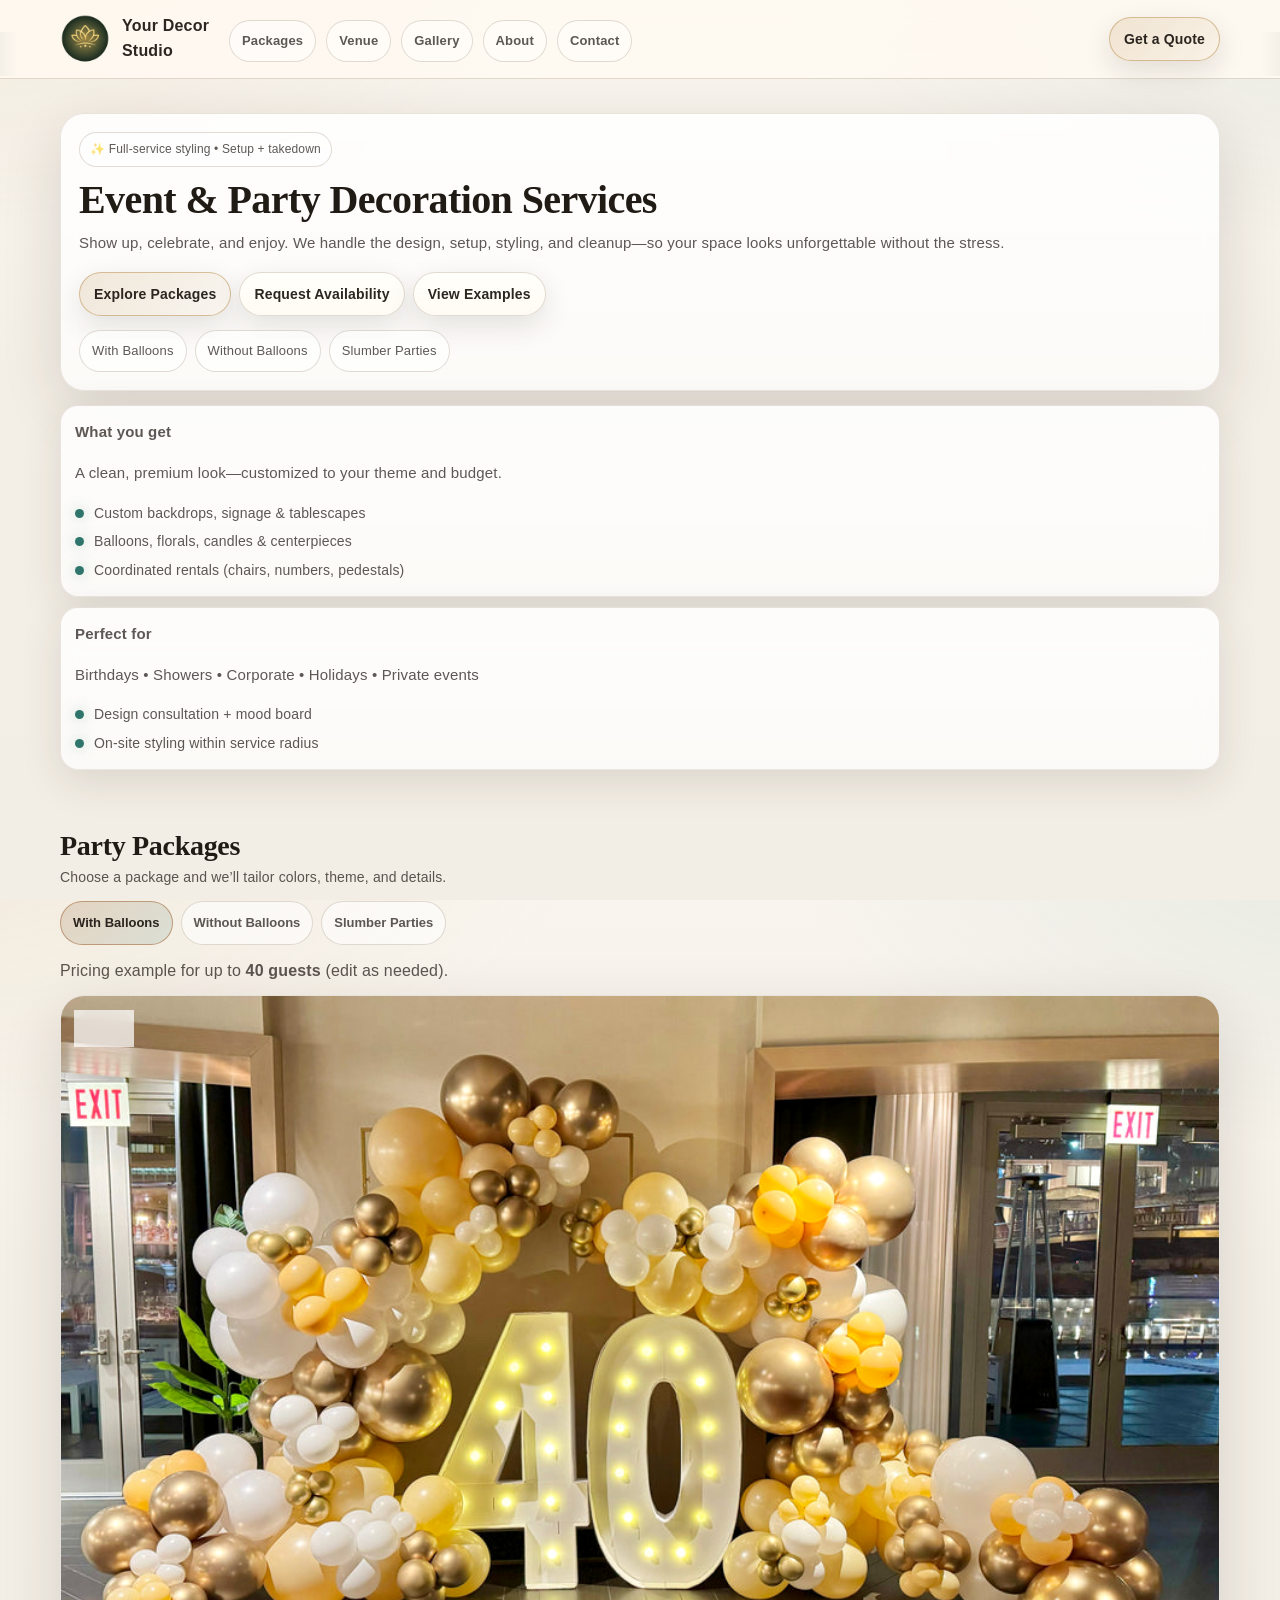
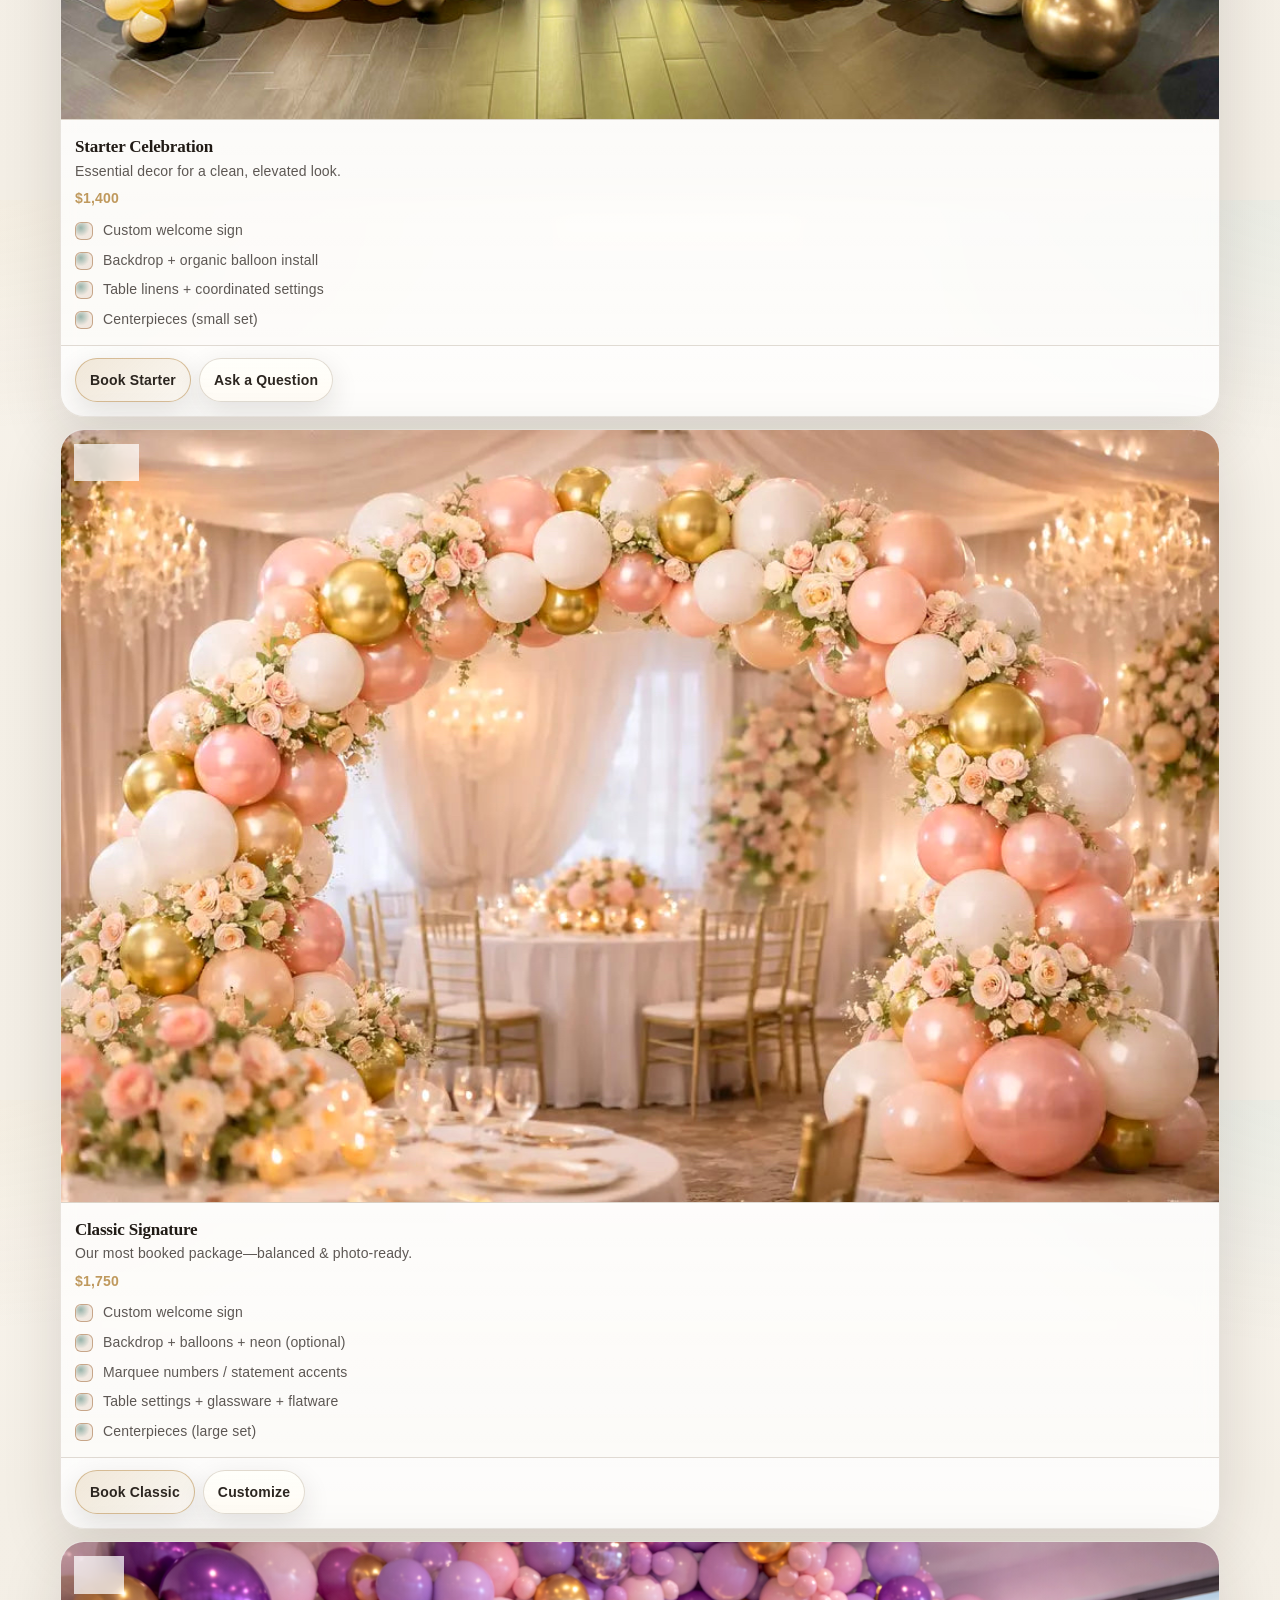
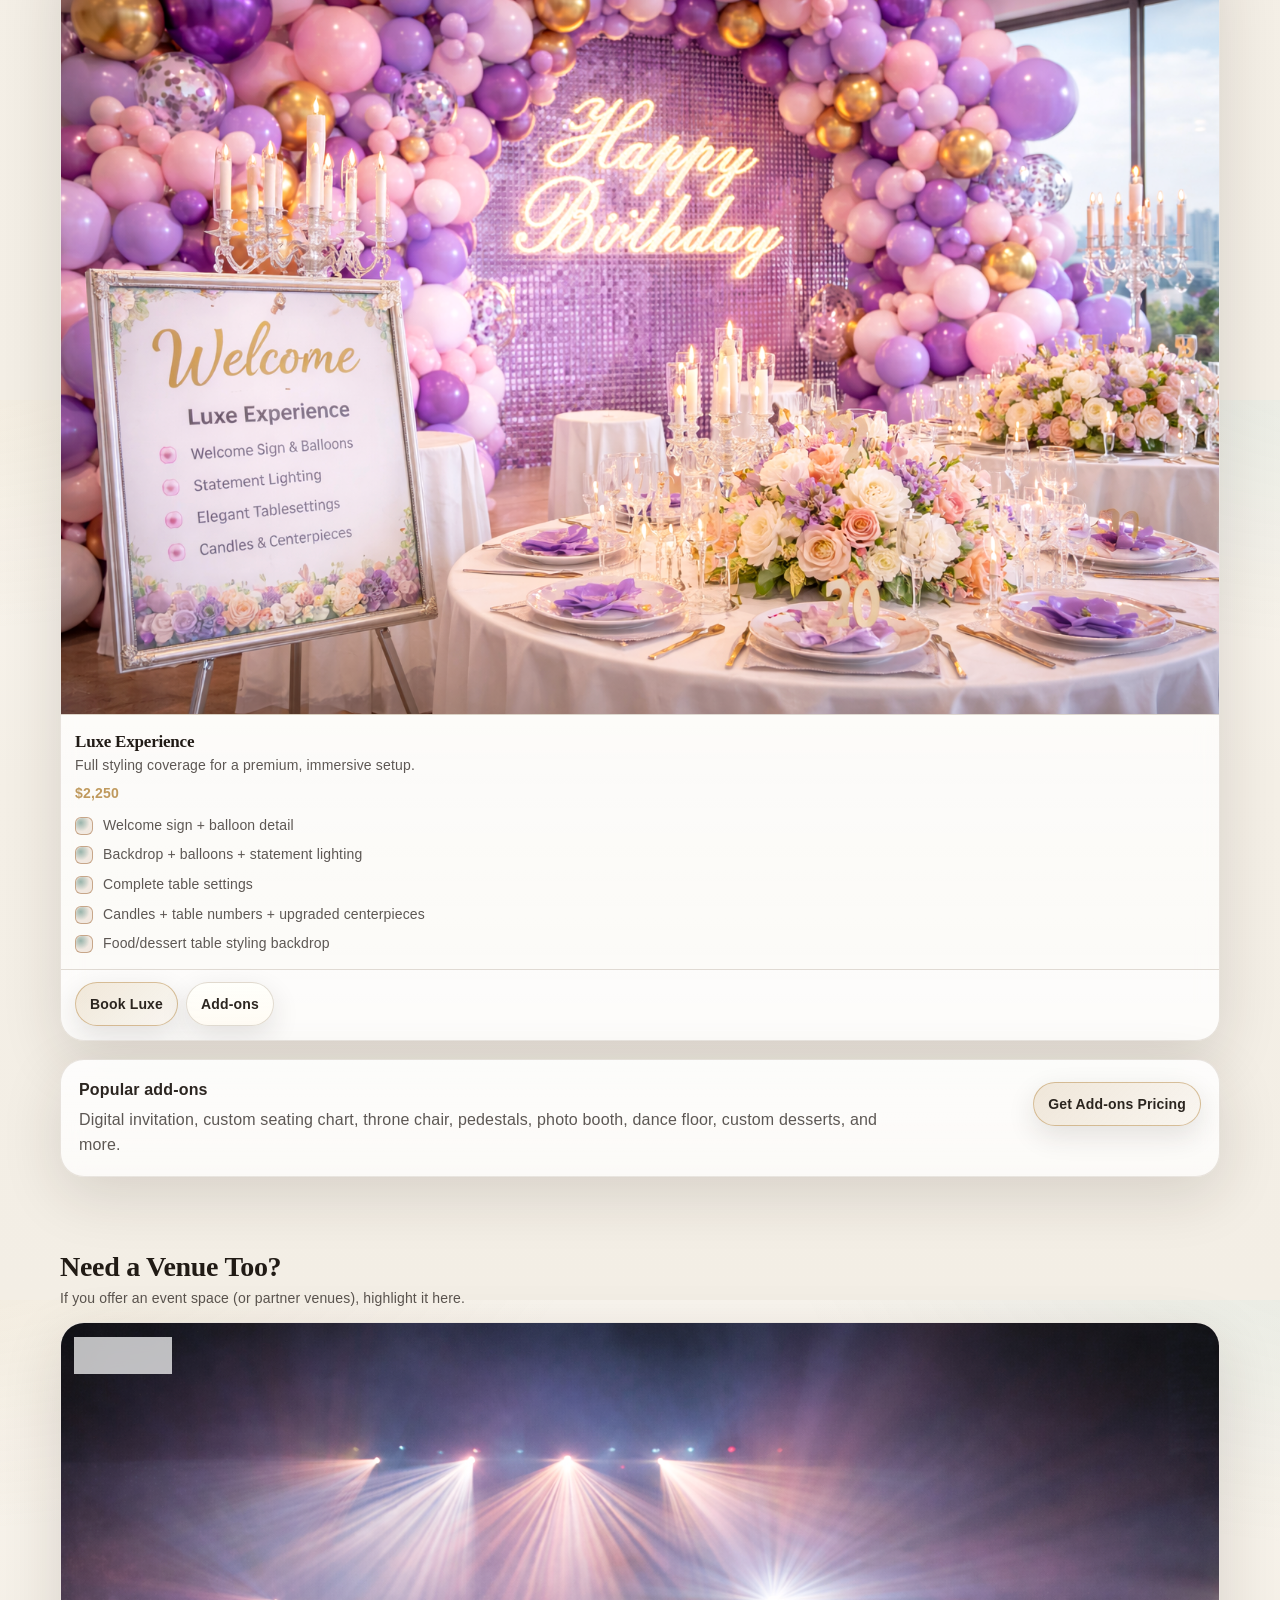
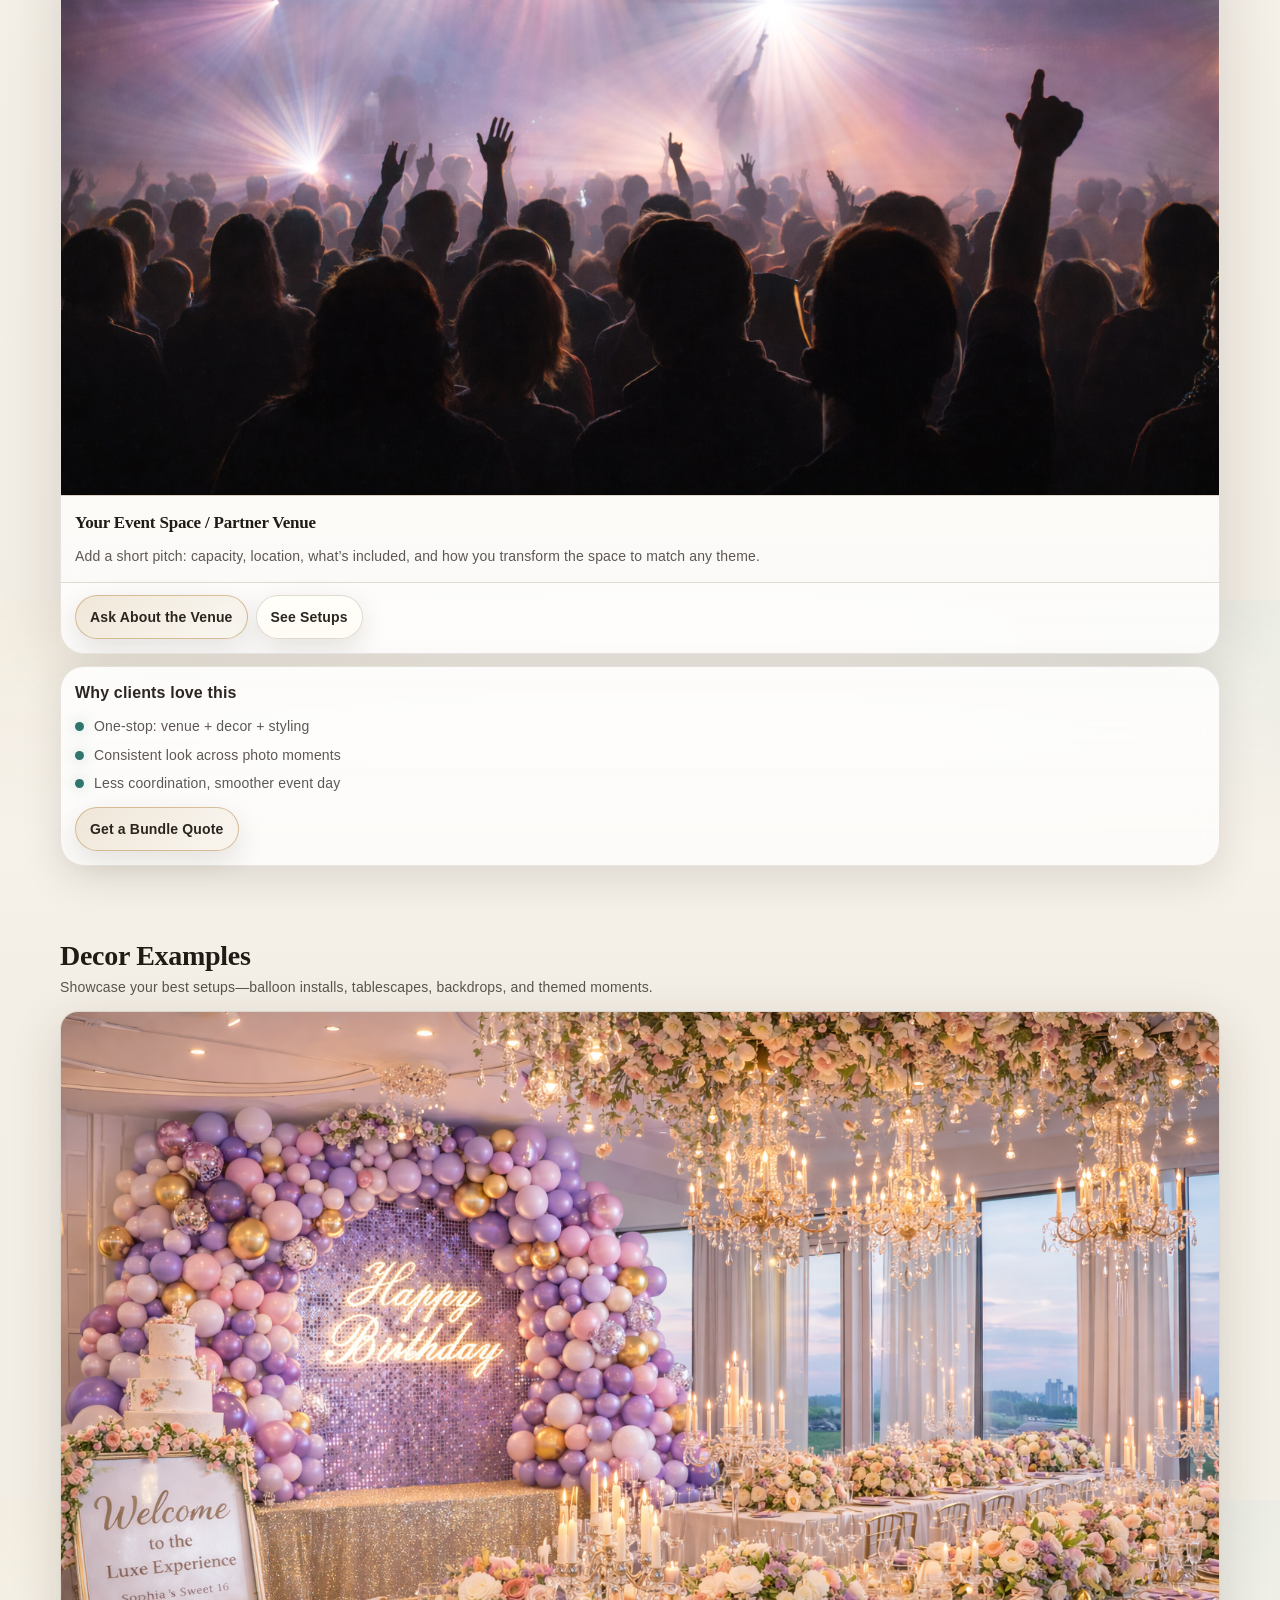
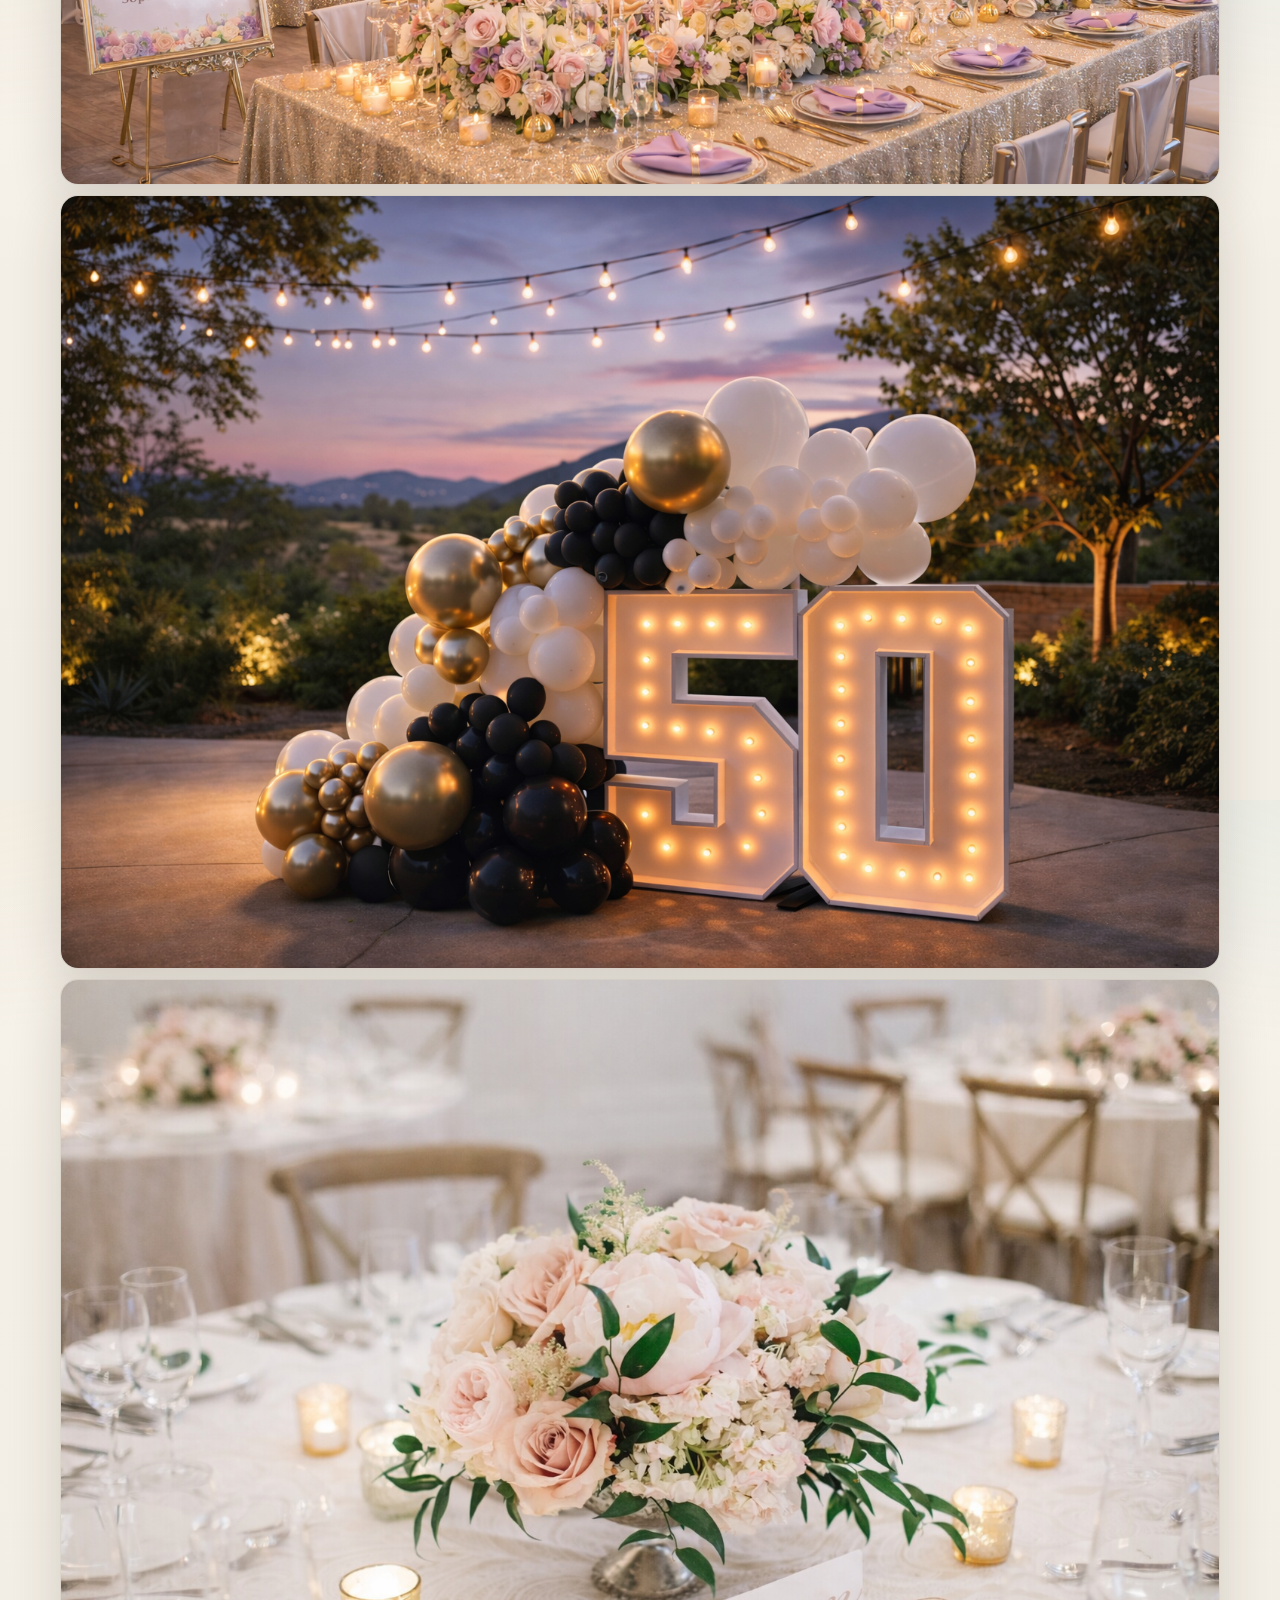
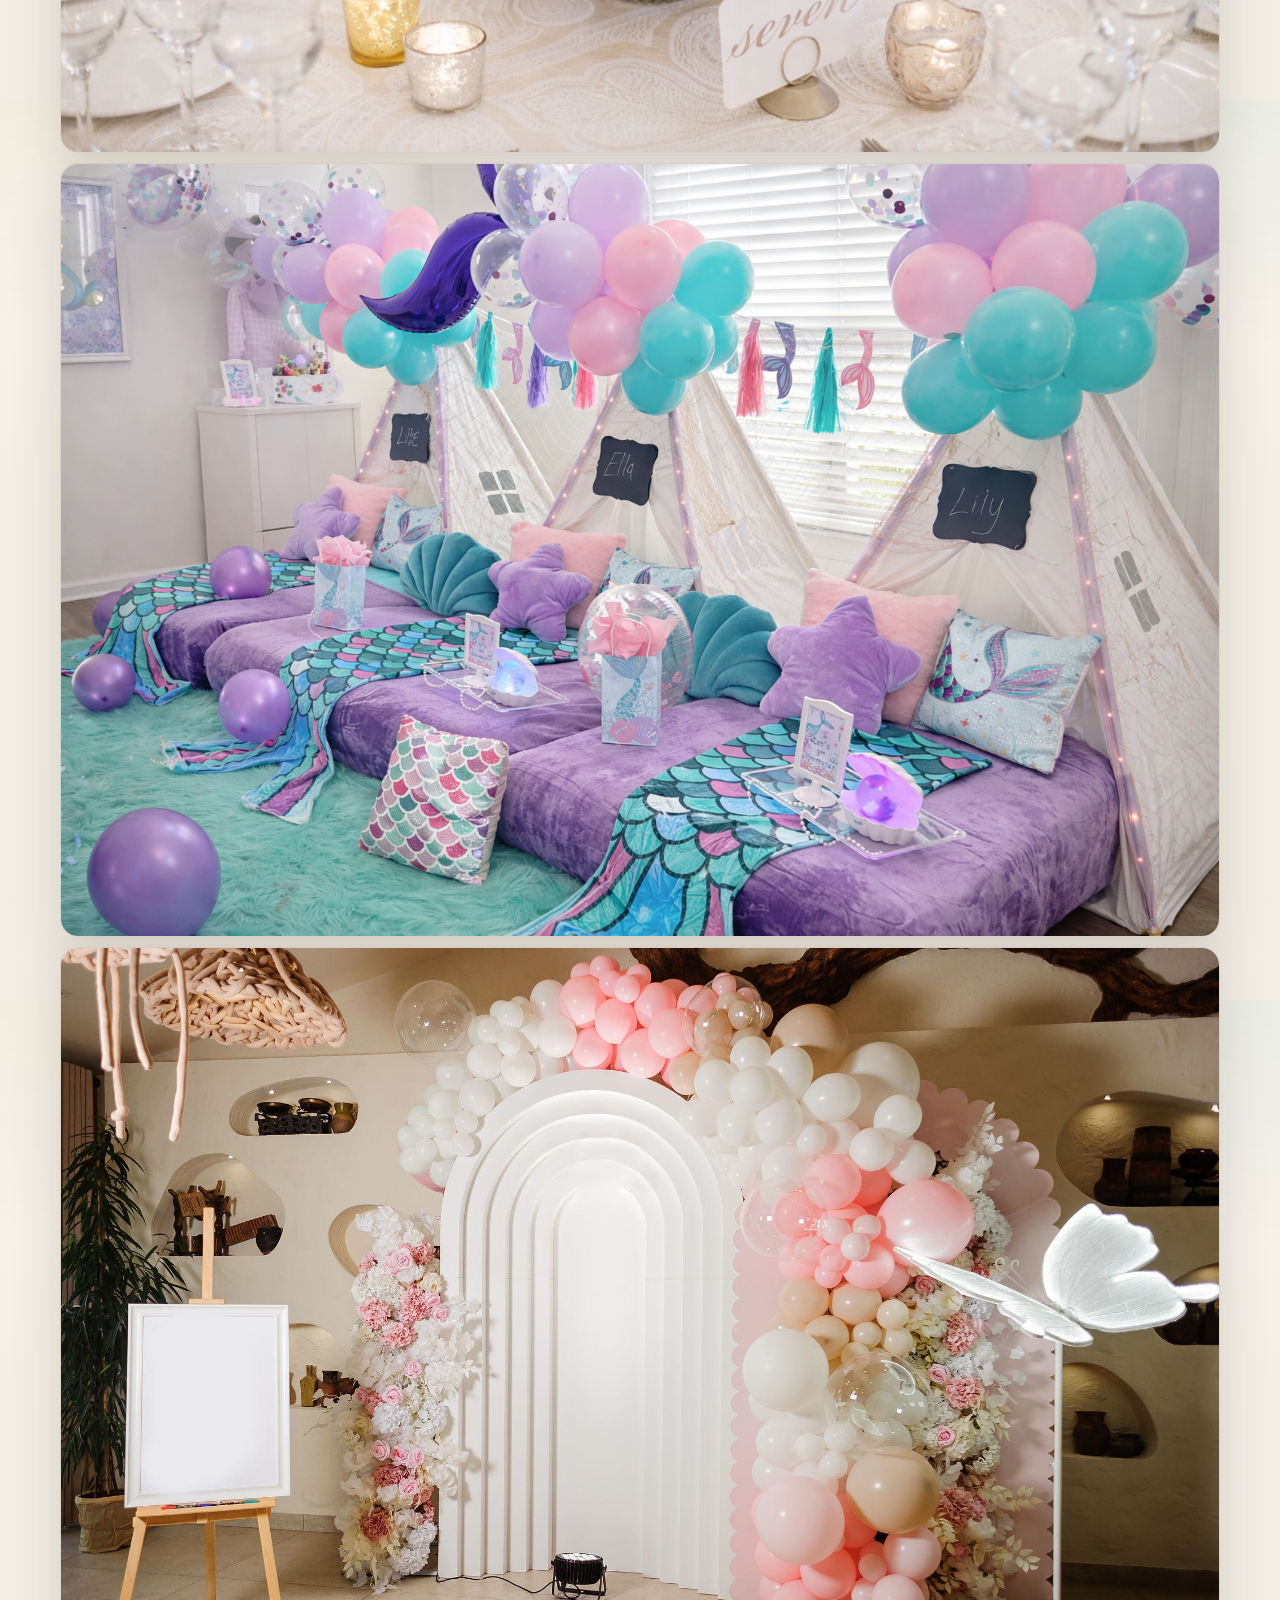
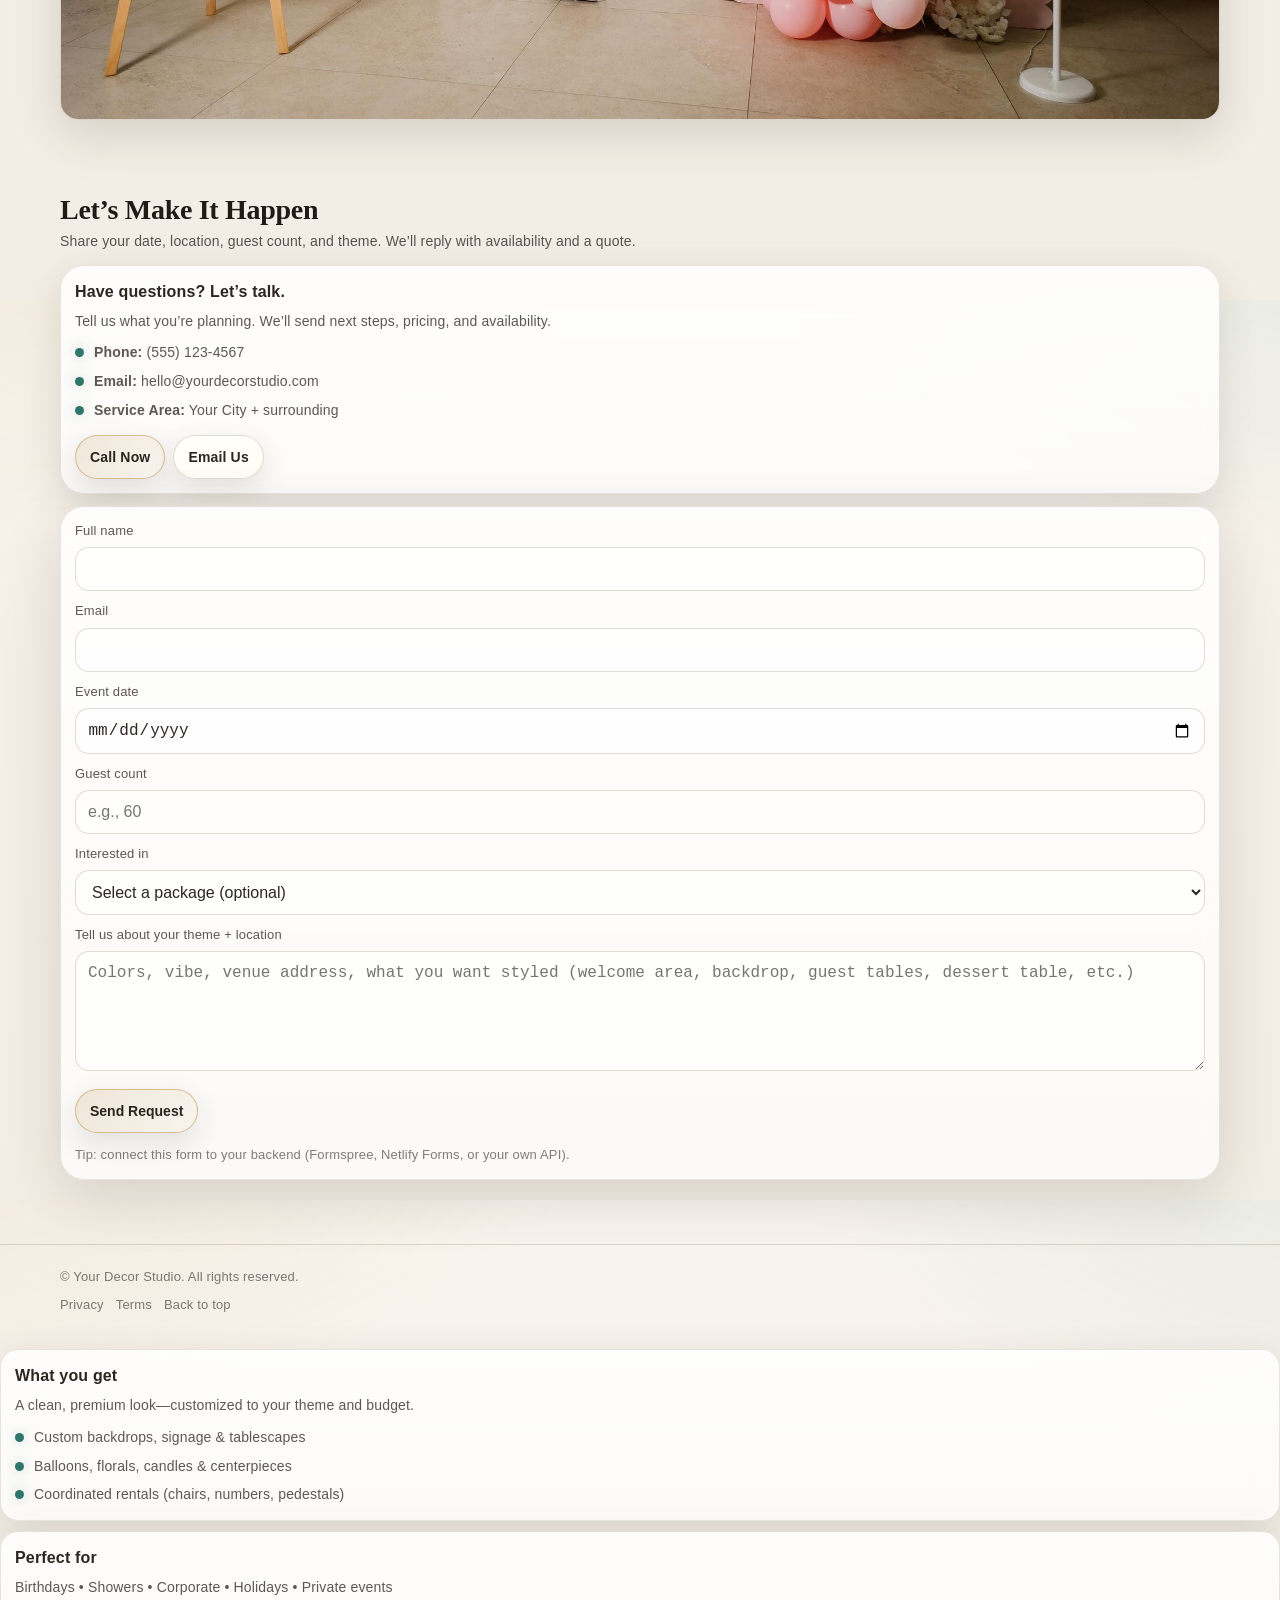
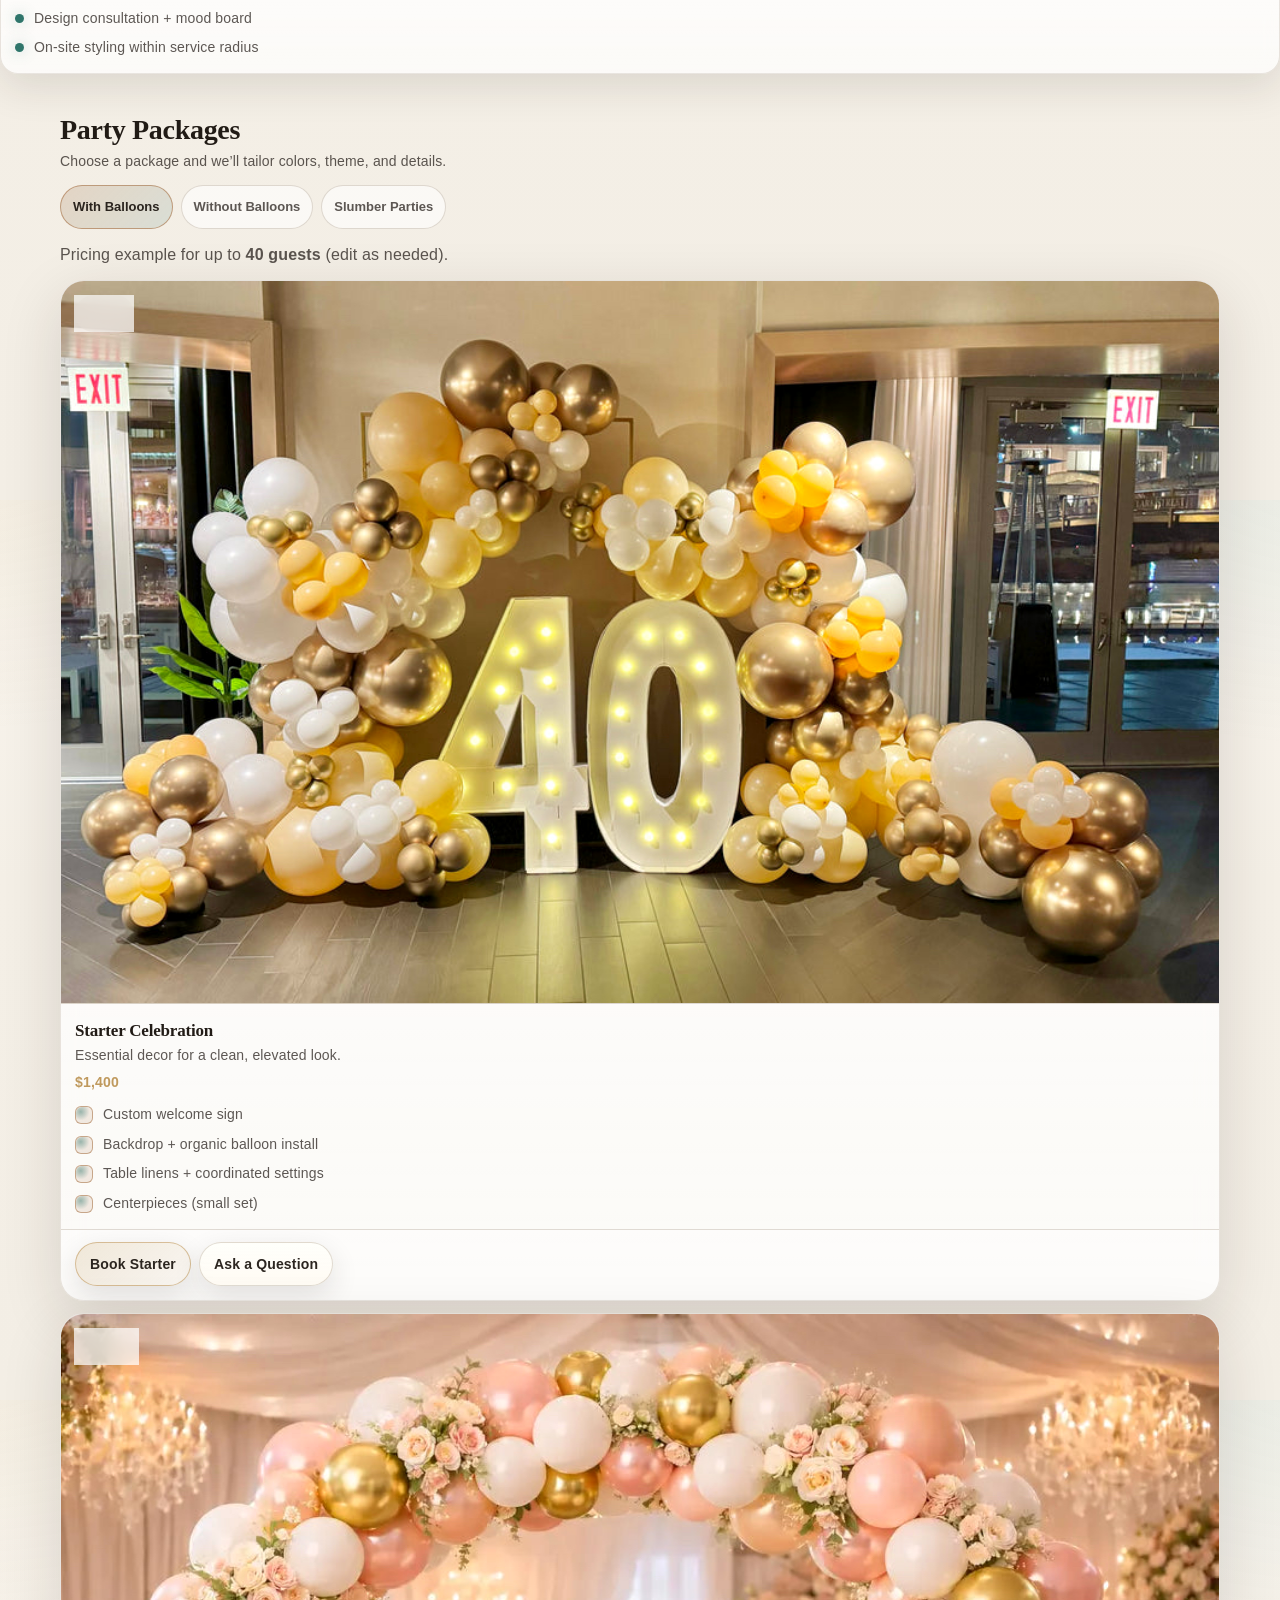
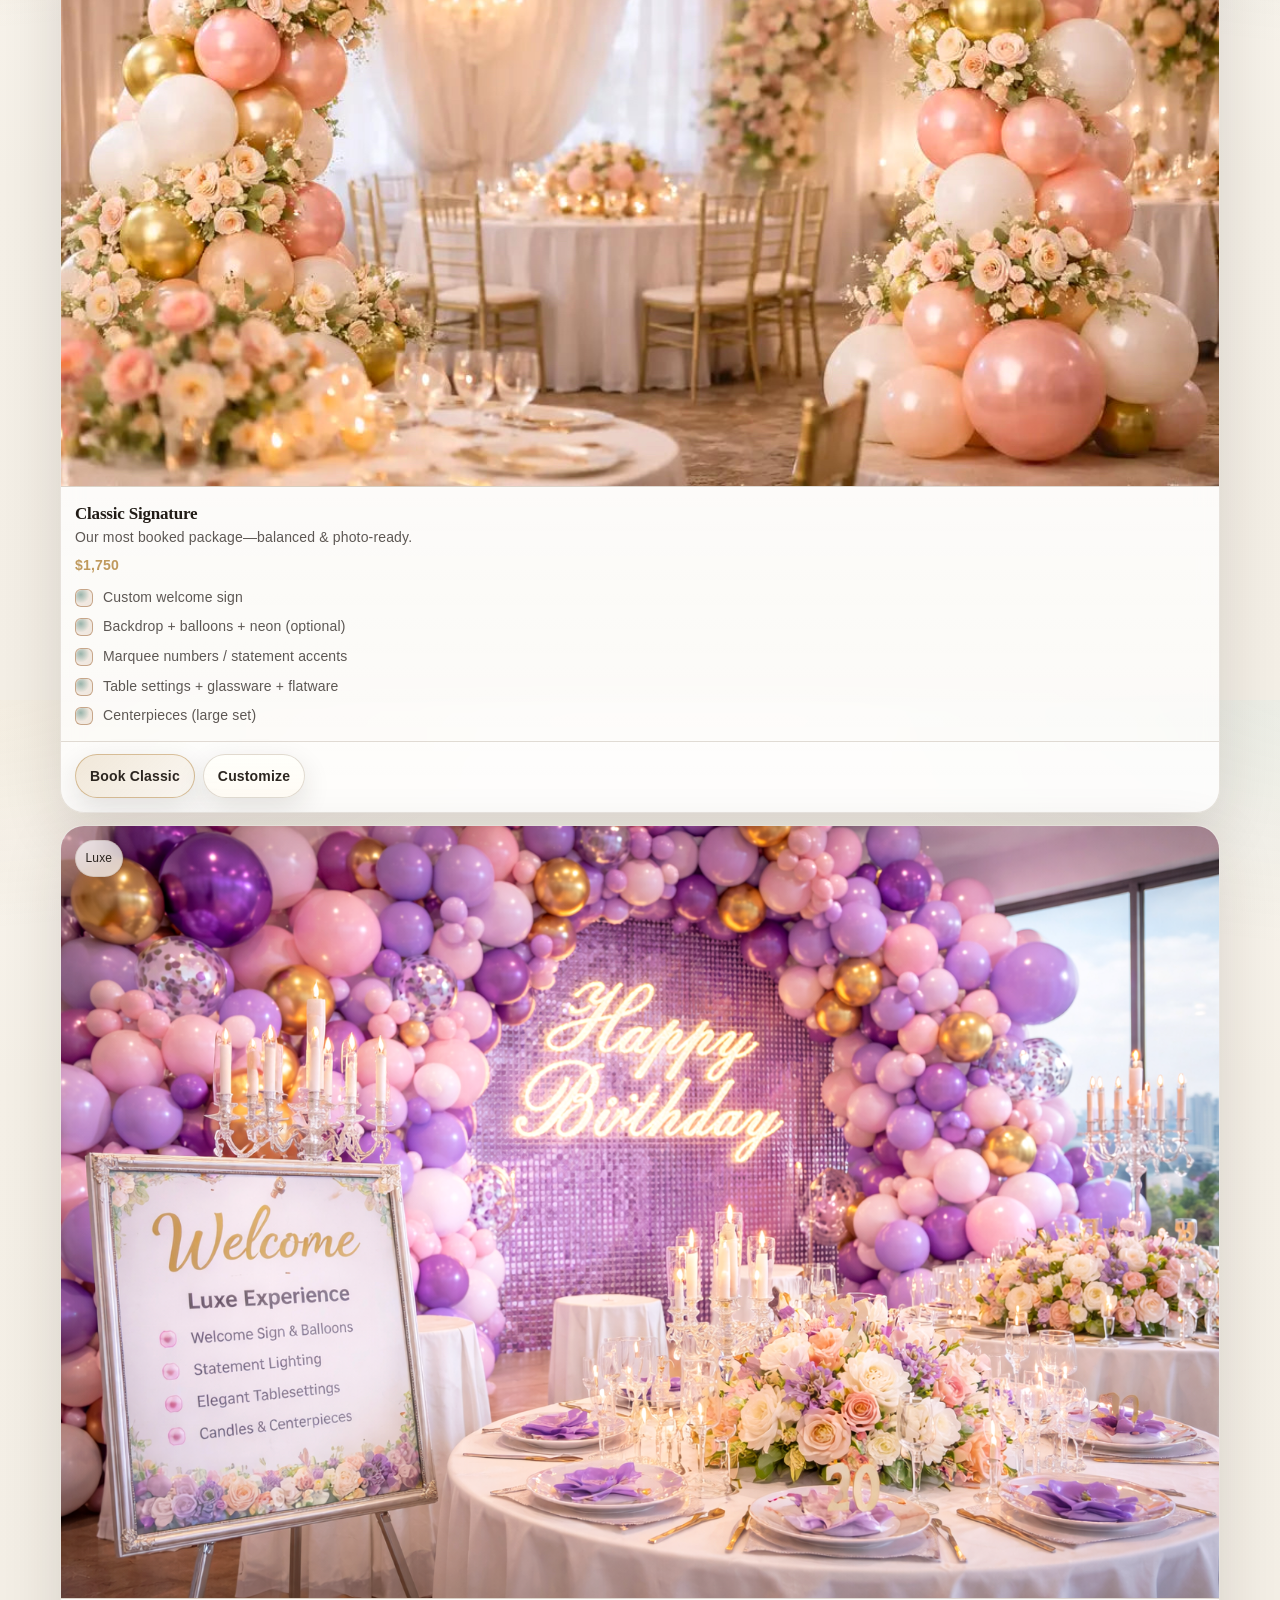
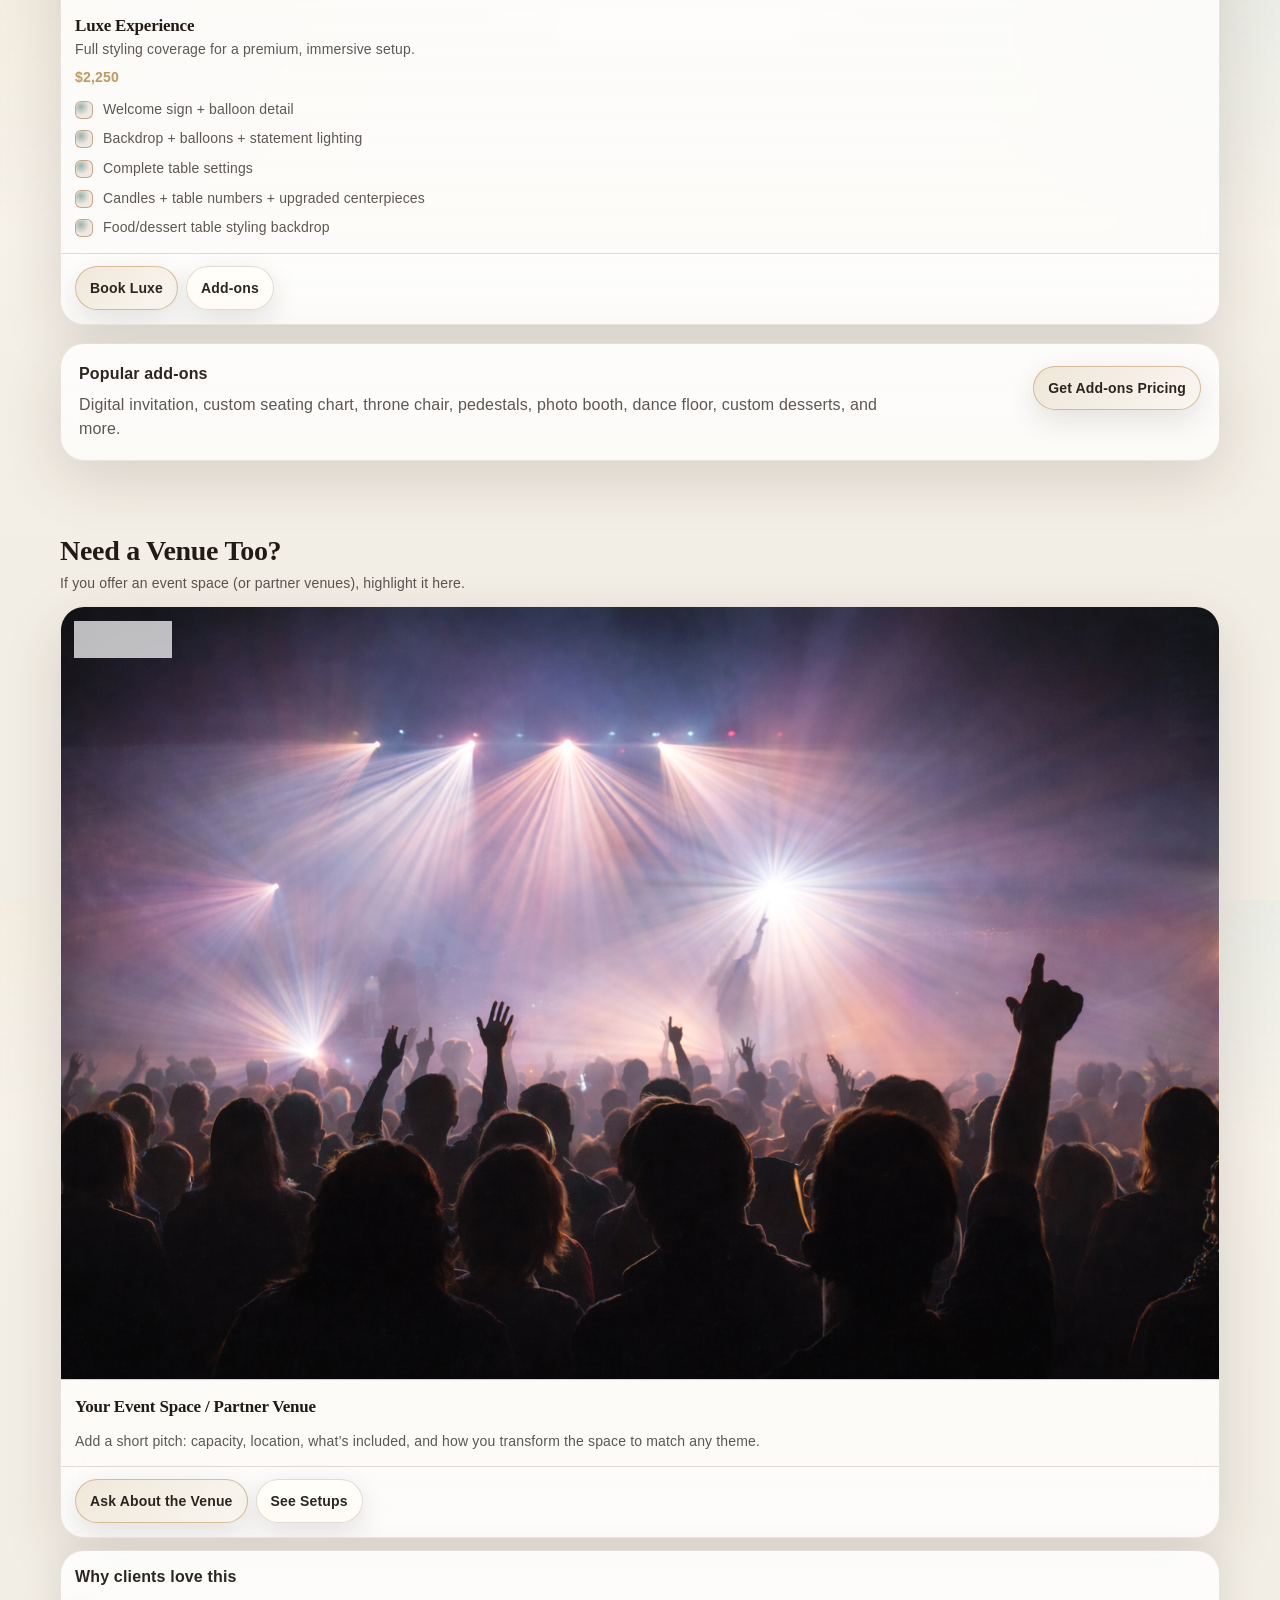
==== commit a6acc824: "Update index.html" ====
--- a/index.html
+++ b/index.html
@@ -448,13 +448,13 @@
                 </div>
 
                 <div class="gallery" role="list" aria-labelledby="galleryTitle">
-                    <div class="g g1"><img src="images/decor-examples/decor-example-image1.png" alt="Gallery image 1" /></div>
+                    <div class="g g1"><img src="images/decor-examples/decor-example-image1.png" alt="Elegant neutral event table setup" data-caption="Elegant neutral table styling with clean place settings." /></div>
                     <div class="g g2">
-                        <img src="images/with-balloons/two-marquee-letters-numbers-with-balloons.png" alt="Gallery image 2" />
-                    </div>
-                    <div class="g g3"><img src="images/without-balloons/floral-centerpiece-wedding-decor-without-balloons.png" alt="Gallery image 3" /></div>
-                    <div class="g g4"><img src="images/slumber-parties/mermaid-party-games-and-activities-decor.png" alt="Gallery image 4" /></div>
-                    <div class="g g5"><img src="images/with-balloons/elegant-event-photo-zone-featuring-a-modern-white-arch.png" alt="Gallery image 5" /></div>
+                        <img src="images/with-balloons/two-marquee-letters-numbers-with-balloons.png" alt="Marquee numbers with balloon backdrop" data-caption="Marquee statement setup with coordinated balloon install." />
+                    </div>
+                    <div class="g g3"><img src="images/without-balloons/floral-centerpiece-wedding-decor-without-balloons.png" alt="Floral centerpiece reception decor" data-caption="Premium floral centerpiece look for reception dining tables." /></div>
+                    <div class="g g4"><img src="images/slumber-parties/mermaid-party-games-and-activities-decor.png" alt="Mermaid themed slumber party scene" data-caption="Whimsical mermaid party setup for sleepover celebrations." /></div>
+                    <div class="g g5"><img src="images/with-balloons/elegant-event-photo-zone-featuring-a-modern-white-arch.png" alt="Modern white arch photo zone" data-caption="Modern photo zone with white arch and elegant styling accents." /></div>
                 </div>
             </div>
         </section>
@@ -565,3 +565,504 @@
 </body>
 
 </html>
+                    </div>
+
+                    <aside class="heroMini" aria-label="Highlights">
+                        <div class="miniBox">
+                            <p class="miniTitle">What you get</p>
+                            <p class="miniText">A clean, premium look—customized to your theme and budget.</p>
+                            <ul class="miniList">
+                                <li><span class="dot"></span><span>Custom backdrops, signage &amp; tablescapes</span></li>
+                                <li><span class="dot"></span><span>Balloons, florals, candles &amp; centerpieces</span></li>
+                                <li><span class="dot"></span><span>Coordinated rentals (chairs, numbers, pedestals)</span></li>
+                            </ul>
+                        </div>
+
+                        <div class="miniBox">
+                            <p class="miniTitle">Perfect for</p>
+                            <p class="miniText">Birthdays • Showers • Corporate • Holidays • Private events</p>
+                            <ul class="miniList">
+                                <li><span class="dot"></span><span>Design consultation + mood board</span></li>
+                                <li><span class="dot"></span><span>On-site styling within service radius</span></li>
+                            </ul>
+                        </div>
+                    </aside>
+                </div>
+            </div>
+        </section>
+
+        <!-- PACKAGES -->
+        <section id="packages">
+            <div class="wrap">
+                <div class="sectionHead">
+                    <div>
+                        <h2>Party Packages</h2>
+                        <p>Choose a package and we’ll tailor colors, theme, and details.</p>
+                    </div>
+                </div>
+
+                <div class="tabs" role="tablist" aria-label="Package categories">
+                    <button class="tabBtn" role="tab" aria-selected="true" aria-controls="tab-balloons" id="balloons-tab">With Balloons</button>
+                    <button class="tabBtn" role="tab" aria-selected="false" aria-controls="tab-no-balloons" id="no-balloons-tab">Without Balloons</button>
+                    <button class="tabBtn" role="tab" aria-selected="false" aria-controls="tab-sleepover" id="sleepover-tab">Slumber Parties</button>
+                </div>
+
+                <!-- TAB 1 -->
+                <div id="tab-balloons" role="tabpanel" aria-labelledby="balloons-tab">
+                    <p class="hint">Pricing example for up to <strong>40 guests</strong> (edit as needed).</p>
+
+                    <div class="grid3">
+                        <article class="card">
+                            <div class="cardMedia">
+                                <img src="images/with-balloons/40th-birthday-balloon-garland-with-light-up-marquee-numbers.png" alt="40th birthday balloon garland backdrop with illuminated marquee numbers" />
+                                <span class="badge">Starter</span>
+                            </div>
+                            <div class="cardBody">
+                                <div class="cardTop">
+                                    <div>
+                                        <h3>Starter Celebration</h3>
+                                        <p class="sub">Essential decor for a clean, elevated look.</p>
+                                    </div>
+                                    <div class="price">$1,400</div>
+                                </div>
+
+                                <ul class="list">
+                                    <li><span class="check"></span><span>Custom welcome sign</span></li>
+                                    <li><span class="check"></span><span>Backdrop + organic balloon install</span></li>
+                                    <li><span class="check"></span><span>Table linens + coordinated settings</span></li>
+                                    <li><span class="check"></span><span>Centerpieces (small set)</span></li>
+                                </ul>
+                            </div>
+                            <div class="cardFoot">
+                                <a class="btn primary" href="#contact" data-prefill="Starter Celebration (With Balloons)">Book Starter</a>
+                                <a class="btn" href="#contact">Ask a Question</a>
+                            </div>
+                        </article>
+
+                        <article class="card">
+                            <div class="cardMedia">
+                                <img src="images/with-balloons/elegent-balloon-arch.png" alt="Elegant organic balloon arch in bright and nicetones" />
+                                <span class="badge">Popular</span>
+                            </div>
+                            <div class="cardBody">
+                                <div class="cardTop">
+                                    <div>
+                                        <h3>Classic Signature</h3>
+                                        <p class="sub">Our most booked package—balanced &amp; photo-ready.</p>
+                                    </div>
+                                    <div class="price">$1,750</div>
+                                </div>
+
+                                <ul class="list">
+                                    <li><span class="check"></span><span>Custom welcome sign</span></li>
+                                    <li><span class="check"></span><span>Backdrop + balloons + neon (optional)</span></li>
+                                    <li><span class="check"></span><span>Marquee numbers / statement accents</span></li>
+                                    <li><span class="check"></span><span>Table settings + glassware + flatware</span></li>
+                                    <li><span class="check"></span><span>Centerpieces (large set)</span></li>
+                                </ul>
+                            </div>
+                            <div class="cardFoot">
+                                <a class="btn primary" href="#contact" data-prefill="Classic Signature (With Balloons)">Book Classic</a>
+                                <a class="btn" href="#contact">Customize</a>
+                            </div>
+                        </article>
+
+                        <article class="card">
+                            <div class="cardMedia">
+                                <img src="images/with-balloons/pink-and-purple-balloon-arch.png" alt="Luxury tablescape with candles, florals, and matching balloons background" />
+                                <span class="badge">Luxe</span>
+                            </div>
+                            <div class="cardBody">
+                                <div class="cardTop">
+                                    <div>
+                                        <h3>Luxe Experience</h3>
+                                        <p class="sub">Full styling coverage for a premium, immersive setup.</p>
+                                    </div>
+                                    <div class="price">$2,250</div>
+                                </div>
+
+                                <ul class="list">
+                                    <li><span class="check"></span><span>Welcome sign + balloon detail</span></li>
+                                    <li><span class="check"></span><span>Backdrop + balloons + statement lighting</span></li>
+                                    <li><span class="check"></span><span>Complete table settings</span></li>
+                                    <li><span class="check"></span><span>Candles + table numbers + upgraded centerpieces</span></li>
+                                    <li><span class="check"></span><span>Food/dessert table styling backdrop</span></li>
+                                </ul>
+                            </div>
+                            <div class="cardFoot">
+                                <a class="btn primary" href="#contact" data-prefill="Luxe Experience (With Balloons)">Book Luxe</a>
+                                <a class="btn" href="#contact">Add-ons</a>
+                            </div>
+                        </article>
+                    </div>
+
+                    <div class="callout" style="margin-top:14px;">
+                        <div>
+                            <strong>Popular add-ons</strong>
+                            <p>Digital invitation, custom seating chart, throne chair, pedestals, photo booth, dance floor, custom desserts, and more.</p>
+                        </div>
+                        <a class="btn primary" href="#contact">Get Add-ons Pricing</a>
+                    </div>
+                </div>
+
+                <!-- TAB 2 -->
+                <div id="tab-no-balloons" role="tabpanel" aria-labelledby="no-balloons-tab" hidden>
+                    <p class="hint">Pricing example for up to <strong>100 guests</strong> (edit as needed).</p>
+
+                    <div class="grid3">
+                        <article class="card">
+                            <div class="cardMedia">
+                                <img src="images/without-balloons/dining-decor-table-setting-without-balloons.png" alt="Elegant table linens and minimal centerpieces" />
+                                <span class="badge">Starter</span>
+                            </div>
+                            <div class="cardBody">
+                                <div class="cardTop">
+                                    <div>
+                                        <h3>Starter Tablescape</h3>
+                                        <p class="sub">Simple, cohesive, and polished.</p>
+                                    </div>
+                                    <div class="price">$1,750</div>
+                                </div>
+
+                                <ul class="list">
+                                    <li><span class="check"></span><span>Linens (tables + key areas)</span></li>
+                                    <li><span class="check"></span><span>Charger plates + napkins</span></li>
+                                    <li><span class="check"></span><span>Centerpiece set (candles/florals)</span></li>
+                                    <li><span class="check"></span><span>Menu/thank-you cards</span></li>
+                                </ul>
+                            </div>
+                            <div class="cardFoot">
+                                <a class="btn primary" href="#contact" data-prefill="Starter Tablescape (No Balloons)">Book Starter</a>
+                            </div>
+                        </article>
+
+                        <article class="card">
+                            <div class="cardMedia">
+                                <img src="images/without-balloons/wedding-reception-table-decor-and-bright-centerpieces-without-balloons.png" alt="Wedding reception table decor with bright floral centerpieces and full place settings" />
+                                <span class="badge">Classic</span>
+                            </div>
+                            <div class="cardBody">
+                                <div class="cardTop">
+                                    <div>
+                                        <h3>Classic Reception</h3>
+                                        <p class="sub">Upgraded centerpieces + photo moment.</p>
+                                    </div>
+                                    <div class="price">$2,800</div>
+                                </div>
+
+                                <ul class="list">
+                                    <li><span class="check"></span><span>Everything in Starter</span></li>
+                                    <li><span class="check"></span><span>Upgraded centerpiece set</span></li>
+                                    <li><span class="check"></span><span>Glassware + flatware</span></li>
+                                    <li><span class="check"></span><span>Backdrop/photo moment</span></li>
+                                </ul>
+                            </div>
+                            <div class="cardFoot">
+                                <a class="btn primary" href="#contact" data-prefill="Classic Reception (No Balloons)">Book Classic</a>
+                                <a class="btn" href="#contact">Ask a Question</a>
+                            </div>
+                        </article>
+
+                        <article class="card">
+                            <div class="cardMedia">
+                                <img src="images/without-balloons/wedding-decor-without-balloons.png" alt="Luxury wedding reception table with premium florals, glassware, and styled signage" />
+                                <span class="badge">Luxe</span>
+                            </div>
+                            <div class="cardBody">
+                                <div class="cardTop">
+                                    <div>
+                                        <h3>Luxe Reception</h3>
+                                        <p class="sub">Premium details + signage + full styling.</p>
+                                    </div>
+                                    <div class="price">$3,095</div>
+                                </div>
+
+                                <ul class="list">
+                                    <li><span class="check"></span><span>Everything in Classic</span></li>
+                                    <li><span class="check"></span><span>Large centerpiece set</span></li>
+                                    <li><span class="check"></span><span>Signage + table numbers</span></li>
+                                    <li><span class="check"></span><span>Upgraded glassware</span></li>
+                                </ul>
+                            </div>
+                            <div class="cardFoot">
+                                <a class="btn primary" href="#contact" data-prefill="Luxe Reception (No Balloons)">Book Luxe</a>
+                                <a class="btn" href="#contact">Add-ons</a>
+                            </div>
+                        </article>
+                    </div>
+
+                    <div class="callout" style="margin-top:14px;">
+                        <div>
+                            <strong>Optional enhancements</strong>
+                            <p>Drapery, dance floors, bouquets, marquee letters, chiavari chairs, throne chairs, and custom signage.</p>
+                        </div>
+                        <a class="btn primary" href="#contact">Request a Custom Quote</a>
+                    </div>
+                </div>
+
+                <!-- TAB 3 -->
+                <div id="tab-sleepover" role="tabpanel" aria-labelledby="sleepover-tab" hidden>
+                    <p class="hint">Teepee sleepover packages + add-ons (will be edited to match your offerings).</p>
+
+                    <div class="grid3">
+                        <article class="card">
+                            <div class="cardMedia">
+                                <img src="images/slumber-parties/teepee-sleepover-tent-decor.png" alt="Cozy sleepover tent setup" />
+                                <span class="badge">Base</span>
+                            </div>
+                            <div class="cardBody">
+                                <div class="cardTop">
+                                    <div>
+                                        <h3>Party of Two</h3>
+                                        <p class="sub">Start small, make it magical.</p>
+                                    </div>
+                                    <div class="price">$225+</div>
+                                </div>
+
+                                <ul class="list">
+                                    <li><span class="check"></span><span>2 teepees + twin air mattresses</span></li>
+                                    <li><span class="check"></span><span>Sheets, pillows, plush blankets</span></li>
+                                    <li><span class="check"></span><span>Theme pillows + lights</span></li>
+                                    <li><span class="check"></span><span>Setup + styling</span></li>
+                                    <li><span class="check"></span><span>Pickup + cleaning</span></li>
+                                </ul>
+                            </div>
+                            <div class="cardFoot">
+                                <a class="btn primary" href="#contact" data-prefill="Slumber Party - Party of Two">Book Sleepover</a>
+                            </div>
+                        </article>
+
+                        <article class="card">
+                            <div class="cardMedia">
+                                <img src="images/slumber-parties/sleepover-add-ons.png" alt="Sleepover styling with trays and decor" />
+                                <span class="badge">Add-ons</span>
+                            </div>
+                            <div class="cardBody">
+                                <div class="cardTop">
+                                    <div>
+                                        <h3>Sleepover Add-ons</h3>
+                                        <p class="sub">Upgrade the experience.</p>
+                                    </div>
+                                    <div class="price">From $3</div>
+                                </div>
+
+                                <ul class="list">
+                                    <li><span class="check"></span><span>Breakfast tray, lanterns, balloon toppers</span></li>
+                                    <li><span class="check"></span><span>Personalized items (frames, tumblers)</span></li>
+                                    <li><span class="check"></span><span>Balloon garland</span></li>
+                                </ul>
+                            </div>
+                            <div class="cardFoot">
+                                <a class="btn primary" href="#contact" data-prefill="Slumber Party - Add-ons">Ask About Add-ons</a>
+                            </div>
+                        </article>
+
+                        <article class="card">
+                            <div class="cardMedia">
+                                <img src="images/slumber-parties/helpful-notes.png" alt="Styled event welcome setup with pastel balloons, welcome sign, and custom theme checklist" />
+                                <span class="badge">Notes</span>
+                            </div>
+                            <div class="cardBody">
+                                <div class="cardTop">
+                                    <div>
+                                        <h3>Helpful Notes (To be added)</h3>
+                                        <p class="sub">Keep expectations clear.</p>
+                                    </div>
+                                    <div class="price">—</div>
+                                </div>
+
+                                <ul class="list">
+                                    <li><span class="check"></span><span>Rush fees for short notice (edit)</span></li>
+                                    <li><span class="check"></span><span>Fees for stairs/levels if applicable</span></li>
+                                    <li><span class="check"></span><span>Custom themes welcomed</span></li>
+                                </ul>
+                            </div>
+                            <div class="cardFoot">
+                                <a class="btn" href="#contact">Check Availability</a>
+                            </div>
+                        </article>
+                    </div>
+
+                    <div class="callout" style="margin-top:14px;">
+                        <div>
+                            <strong>Theme ideas</strong>
+                            <p>Pink, mermaid, gaming, boho, jungle, disco, winter wonderland, and custom requests.</p>
+                        </div>
+                        <a class="btn primary" href="#contact">Pick a Theme</a>
+                    </div>
+                </div>
+
+            </div>
+        </section>
+
+        <!-- VENUE PROMO -->
+        <section id="venue">
+            <div class="wrap">
+                <div class="sectionHead">
+                    <div>
+                        <h2>Need a Venue Too?</h2>
+                        <p>If you offer an event space (or partner venues), highlight it here.</p>
+                    </div>
+                </div>
+
+                <div class="promo">
+                    <article class="card">
+                        <div class="cardMedia">
+                            <img src="images/venu-option/venu-image.png" alt="Event venue interior with decor and lighting" />
+                            <span class="badge">Venue Option</span>
+                        </div>
+                        <div class="cardBody">
+                            <h3 style="margin:0;">Your Event Space / Partner Venue</h3>
+                            <p class="sub">
+                                Add a short pitch: capacity, location, what’s included, and how you transform the space to match any theme.
+                            </p>
+                        </div>
+                        <div class="cardFoot">
+                            <a class="btn primary" href="#contact" data-prefill="Venue Inquiry">Ask About the Venue</a>
+                            <a class="btn" href="#gallery">See Setups</a>
+                        </div>
+                    </article>
+
+                    <div class="miniBox promoSide">
+                        <p class="miniTitle">Why clients love this</p>
+                        <ul class="miniList">
+                            <li><span class="dot"></span><span>One-stop: venue + decor + styling</span></li>
+                            <li><span class="dot"></span><span>Consistent look across photo moments</span></li>
+                            <li><span class="dot"></span><span>Less coordination, smoother event day</span></li>
+                        </ul>
+                        <div class="promoActions">
+                            <a class="btn primary" href="#contact">Get a Bundle Quote</a>
+                        </div>
+                    </div>
+                </div>
+            </div>
+        </section>
+
+        <!-- GALLERY -->
+        <section id="gallery">
+            <div class="wrap">
+                <div class="sectionHead">
+                    <div>
+                        <h2 id="galleryTitle">Decor Examples</h2>
+                        <p>Showcase your best setups—balloon installs, tablescapes, backdrops, and themed moments.</p>
+                    </div>
+                </div>
+
+                <div class="gallery" role="list" aria-labelledby="galleryTitle">
+                    <div class="g g1"><img src="images/decor-examples/decor-example-image1.png" alt="Gallery image 1" /></div>
+                    <div class="g g2">
+                        <img src="images/with-balloons/two-marquee-letters-numbers-with-balloons.png" alt="Gallery image 2" />
+                    </div>
+                    <div class="g g3"><img src="images/without-balloons/floral-centerpiece-wedding-decor-without-balloons.png" alt="Gallery image 3" /></div>
+                    <div class="g g4"><img src="images/slumber-parties/mermaid-party-games-and-activities-decor.png" alt="Gallery image 4" /></div>
+                    <div class="g g5"><img src="images/with-balloons/elegant-event-photo-zone-featuring-a-modern-white-arch.png" alt="Gallery image 5" /></div>
+                </div>
+            </div>
+        </section>
+
+        <!-- CONTACT -->
+        <section id="contact">
+            <div class="wrap">
+                <div class="sectionHead">
+                    <div>
+                        <h2>Let’s Make It Happen</h2>
+                        <p>Share your date, location, guest count, and theme. We’ll reply with availability and a quote.</p>
+                    </div>
+                </div>
+
+                <div class="contactGrid">
+                    <div class="miniBox contactSide">
+                        <p class="miniTitle">Have questions? Let’s talk.</p>
+                        <p class="miniText">
+                            Tell us what you’re planning. We’ll send next steps, pricing, and availability.
+                        </p>
+
+                        <ul class="miniList">
+                            <li><span class="dot"></span><span><strong>Phone:</strong> (555) 123-4567</span></li>
+                            <li><span class="dot"></span><span><strong>Email:</strong> hello@yourdecorstudio.com</span></li>
+                            <li><span class="dot"></span><span><strong>Service Area:</strong> Your City + surrounding</span></li>
+                        </ul>
+
+                        <div class="contactActions">
+                            <a class="btn primary" href="tel:15551234567">Call Now</a>
+                            <a class="btn" href="mailto:hello@yourdecorstudio.com">Email Us</a>
+                        </div>
+                    </div>
+
+                    <form class="form" id="quoteForm">
+                        <div class="row2">
+                            <div>
+                                <label for="name">Full name</label>
+                                <input id="name" name="name" autocomplete="name" required />
+                            </div>
+                            <div>
+                                <label for="email">Email</label>
+                                <input id="email" name="email" type="email" autocomplete="email" required />
+                            </div>
+                        </div>
+
+                        <div class="row2 mt10">
+                            <div>
+                                <label for="date">Event date</label>
+                                <input id="date" name="date" type="date" required />
+                            </div>
+                            <div>
+                                <label for="guests">Guest count</label>
+                                <input id="guests" name="guests" type="number" min="1" placeholder="e.g., 60" required />
+                            </div>
+                        </div>
+
+                        <div class="mt10">
+                            <label for="package">Interested in</label>
+                            <select id="package" name="package">
+                                <option value="">Select a package (optional)</option>
+                                <option>Starter Celebration (With Balloons)</option>
+                                <option>Classic Signature (With Balloons)</option>
+                                <option>Luxe Experience (With Balloons)</option>
+                                <option>Starter Tablescape (No Balloons)</option>
+                                <option>Classic Reception (No Balloons)</option>
+                                <option>Luxe Reception (No Balloons)</option>
+                                <option>Slumber Party - Party of Two</option>
+                                <option>Slumber Party - Add-ons</option>
+                                <option>Venue Inquiry</option>
+                            </select>
+                        </div>
+
+                        <div class="mt10">
+                            <label for="details">Tell us about your theme + location</label>
+                            <textarea id="details" name="details" placeholder="Colors, vibe, venue address, what you want styled (welcome area, backdrop, guest tables, dessert table, etc.)" required></textarea>
+                        </div>
+
+                        <div class="formActions">
+                            <button class="btn primary" type="submit">Send Request</button>
+                            <!-- <button class="btn" type="button" id="copySummaryBtn">Copy Summary</button> -->
+                            <span id="formNote" class="formNote"></span>
+                        </div>
+
+                        <p class="finePrint">
+                            Tip: connect this form to your backend (Formspree, Netlify Forms, or your own API).
+                        </p>
+                    </form>
+                </div>
+            </div>
+        </section>
+
+    </main>
+
+    <footer>
+        <div class="wrap">
+            <div class="foot">
+                <div>© <span id="year"></span> Your Decor Studio. All rights reserved.</div>
+                <div class="footLinks">
+                    <a href="privacy.html">Privacy</a>
+                    <a href="terms.html">Terms</a>
+                    <a href="#packages">Back to top</a>
+                </div>
+            </div>
+        </div>
+    </footer>
+
+    <script src="event-decor-services.js" defer></script>
+</body>
+
+</html>
--- a/event-decor-services.css
+++ b/event-decor-services.css
@@ -4,14 +4,14 @@
 :root {
     /* Background + Panels */
     --bg: #f4efe6;
-    --panel: rgba(255, 250, 242, .78);
-    --panel2: rgba(255, 255, 250, .90);
-    --stroke: rgba(108, 83, 54, .20);
+    --panel: rgba(255, 250, 242, 0.78);
+    --panel2: rgba(255, 255, 250, 0.9);
+    --stroke: rgba(108, 83, 54, 0.2);
 
     /* Text */
-    --text: rgba(31, 24, 19, .94);
-    --muted: rgba(31, 24, 19, .72);
-    --muted2: rgba(31, 24, 19, .56);
+    --text: rgba(31, 24, 19, 0.94);
+    --muted: rgba(31, 24, 19, 0.72);
+    --muted2: rgba(31, 24, 19, 0.56);
 
     /* Party Theme Accent Colors */
     --brand: #8f5f39;
@@ -19,28 +19,31 @@
     --accent: #bc9354;
 
     /* Shadows + Radius */
-    --shadow: 0 18px 60px rgba(44, 31, 22, .14);
+    --shadow: 0 18px 60px rgba(44, 31, 22, 0.14);
     --radius: 18px;
     --radius2: 24px;
     --max: 1160px;
+    --scroll-offset: 96px;
+    --btn-height: 44px;
+    --btn-padding-x: 16px;
+    --btn-font-size: 14px;
 }
 
 /* Keep (harmless) — it matches your light tokens anyway */
 @media (prefers-color-scheme: light) {
     :root {
         --bg: #f4efe6;
-        --panel: rgba(255, 250, 242, .78);
-        --panel2: rgba(255, 255, 250, .90);
-        --stroke: rgba(108, 83, 54, .20);
-
-        --text: rgba(31, 24, 19, .94);
-        --muted: rgba(31, 24, 19, .72);
-        --muted2: rgba(31, 24, 19, .56);
-
-        --shadow: 0 18px 60px rgba(44, 31, 22, .14);
-    }
-}
-
+        --panel: rgba(255, 250, 242, 0.78);
+        --panel2: rgba(255, 255, 250, 0.9);
+        --stroke: rgba(108, 83, 54, 0.2);
+
+        --text: rgba(31, 24, 19, 0.94);
+        --muted: rgba(31, 24, 19, 0.72);
+        --muted2: rgba(31, 24, 19, 0.56);
+
+        --shadow: 0 18px 60px rgba(44, 31, 22, 0.14);
+    }
+}
 
 /* ===============
    2) RESET / BASE
@@ -54,36 +57,44 @@
     height: 100%;
 }
 
+html {
+    scroll-behavior: smooth;
+    scroll-padding-top: calc(var(--scroll-offset) + env(safe-area-inset-top));
+}
+
+[id],
+[data-scroll-id] {
+    scroll-margin-top: calc(var(--scroll-offset) + env(safe-area-inset-top) + 4px);
+}
+
 body {
     margin: 0;
     font-family: "Avenir Next", "Nunito Sans", "Trebuchet MS", sans-serif;
     color: var(--text);
     line-height: 1.55;
-    letter-spacing: .01em;
-    background:
-        radial-gradient(1200px 560px at -8% -10%, rgba(188, 147, 84, .12), transparent 58%),
-        radial-gradient(1000px 540px at 108% -8%, rgba(63, 126, 116, .10), transparent 60%),
+    letter-spacing: 0.01em;
+    background: radial-gradient(1200px 560px at -8% -10%, rgba(188, 147, 84, 0.12), transparent 58%),
+        radial-gradient(1000px 540px at 108% -8%, rgba(63, 126, 116, 0.1), transparent 60%),
         linear-gradient(180deg, #f9f5ee 0%, var(--bg) 42%, #f3eee5 100%);
     background-attachment: scroll;
 }
 
 a {
     color: inherit;
-    transition: color .2s ease;
+    transition: color 0.2s ease;
 }
 
 h1,
 h2,
 h3 {
     font-family: "Iowan Old Style", "Palatino Linotype", "Book Antiqua", Palatino, serif;
-    color: rgba(24, 18, 13, .96);
+    color: rgba(24, 18, 13, 0.96);
 }
 
 .wrap {
     width: min(var(--max), calc(100% - 40px));
     margin: 0 auto;
 }
-
 
 /* ===================
    3) TOP NAV (SHARED)
@@ -93,7 +104,7 @@
     top: 0;
     z-index: 50;
     backdrop-filter: blur(14px);
-    background: rgba(255, 250, 242, .80);
+    background: rgba(255, 250, 242, 0.8);
     border-bottom: 1px solid var(--stroke);
 }
 
@@ -112,15 +123,15 @@
     text-decoration: none;
     font-weight: 800;
     /* using the stronger About value */
-    letter-spacing: .2px;
-}
-
-.mark {
-    width: 36px;
-    height: 36px;
-    border-radius: 12px;
-    background: linear-gradient(135deg, var(--brand), var(--brand2));
-    box-shadow: 0 10px 30px rgba(171, 121, 79, .22);
+    letter-spacing: 0.2px;
+}
+
+.logo {
+    width: 50px;
+    height: 50px;
+    flex: 0 0 50px;
+    border-radius: 50%;
+    background: url("images/logo/logo.png") center / contain no-repeat;
 }
 
 .navlinks {
@@ -154,9 +165,9 @@
     bottom: -10px;
     height: 10px;
     border-radius: 999px;
-    background: linear-gradient(90deg, rgba(171, 121, 79, .35), rgba(63, 126, 116, .25));
+    background: linear-gradient(90deg, rgba(171, 121, 79, 0.35), rgba(63, 126, 116, 0.25));
     filter: blur(8px);
-    opacity: .5;
+    opacity: 0.5;
 }
 
 .navlinks a.active::after,
@@ -215,7 +226,6 @@
     }
 }
 
-
 /* ===================
    4) BUTTONS (SHARED)
    =================== */
@@ -224,25 +234,32 @@
     align-items: center;
     justify-content: center;
     gap: 10px;
-    padding: 12px 14px;
+    min-height: var(--btn-height);
+    padding: 0 var(--btn-padding-x);
     border-radius: 999px;
     border: 1px solid var(--stroke);
     background: linear-gradient(180deg, var(--panel2), var(--panel));
-    box-shadow: 0 10px 35px rgba(44, 31, 22, .14);
+    box-shadow: 0 10px 35px rgba(44, 31, 22, 0.14);
     color: var(--text);
     -webkit-text-fill-color: var(--text);
     /* iOS Safari */
     text-decoration: none;
     font-weight: 650;
-    font-size: 14px;
+    font-size: var(--btn-font-size);
+    line-height: 1;
     white-space: nowrap;
-    transition: transform .2s ease, border-color .2s ease, box-shadow .2s ease, background .2s ease;
+    cursor: pointer;
+    transition:
+        transform 0.2s ease,
+        border-color 0.2s ease,
+        box-shadow 0.2s ease,
+        background 0.2s ease;
 }
 
 .btn:hover {
     transform: translateY(-1px);
-    border-color: rgba(171, 121, 79, .55);
-    box-shadow: 0 14px 45px rgba(171, 121, 79, .22);
+    border-color: rgba(171, 121, 79, 0.55);
+    box-shadow: 0 14px 45px rgba(171, 121, 79, 0.22);
 }
 
 .btn:active {
@@ -250,9 +267,9 @@
 }
 
 .btn.primary {
-    border-color: rgba(188, 147, 84, .55);
-    background: linear-gradient(135deg, rgba(188, 147, 84, .20), rgba(188, 147, 84, .06));
-    color: rgba(24, 18, 13, .96);
+    border-color: rgba(188, 147, 84, 0.55);
+    background: linear-gradient(135deg, rgba(188, 147, 84, 0.2), rgba(188, 147, 84, 0.06));
+    color: rgba(24, 18, 13, 0.96);
 }
 
 a:focus-visible,
@@ -260,7 +277,7 @@
 input:focus-visible,
 textarea:focus-visible,
 select:focus-visible {
-    outline: 2px solid rgba(63, 126, 116, .55);
+    outline: 2px solid rgba(63, 126, 116, 0.55);
     outline-offset: 3px;
 }
 
@@ -282,7 +299,7 @@
 .sectionHead h2 {
     margin: 0;
     font-size: clamp(22px, 2.4vw, 32px);
-    letter-spacing: -.3px;
+    letter-spacing: -0.3px;
 }
 
 .sectionHead p {
@@ -295,7 +312,6 @@
     margin: 6px 0 12px;
     color: var(--muted);
 }
-
 
 /* ================
    6) HERO (SHARED)
@@ -306,7 +322,7 @@
 
 .heroGrid {
     display: grid;
-    grid-template-columns: 1.2fr .8fr;
+    grid-template-columns: 1.2fr 0.8fr;
     gap: 22px;
     align-items: stretch;
 }
@@ -334,7 +350,7 @@
     padding: 8px 12px;
     border-radius: 999px;
     border: 1px solid var(--stroke);
-    background: rgba(255, 255, 255, .52);
+    background: rgba(255, 255, 255, 0.52);
     color: var(--muted);
     font-size: 13px;
 }
@@ -343,7 +359,7 @@
     margin: 12px 0 10px;
     font-size: clamp(34px, 4.4vw, 54px);
     line-height: 1.05;
-    letter-spacing: -.6px;
+    letter-spacing: -0.6px;
 }
 
 .hero p {
@@ -374,17 +390,16 @@
     padding: 10px 12px;
     border-radius: 999px;
     border: 1px solid var(--stroke);
-    background: rgba(255, 255, 255, .58);
+    background: rgba(255, 255, 255, 0.58);
     color: var(--muted);
     text-decoration: none;
     font-size: 13px;
 }
 
 .chip:hover {
-    border-color: rgba(188, 147, 84, .42);
+    border-color: rgba(188, 147, 84, 0.42);
     color: var(--text);
 }
-
 
 .heroMini {
     display: grid;
@@ -396,7 +411,7 @@
     border-radius: var(--radius);
     background: linear-gradient(180deg, var(--panel2), var(--panel));
     padding: 16px;
-    box-shadow: 0 12px 40px rgba(44, 31, 22, .12);
+    box-shadow: 0 12px 40px rgba(44, 31, 22, 0.12);
 }
 
 .miniTitle {
@@ -432,10 +447,9 @@
     border-radius: 999px;
     margin-top: 6px;
     background: var(--brand2);
-    box-shadow: 0 0 18px rgba(63, 126, 116, .55);
+    box-shadow: 0 0 18px rgba(63, 126, 116, 0.55);
     flex: 0 0 9px;
 }
-
 
 /* ================
    7) TABS (SHARED)
@@ -450,27 +464,128 @@
 .tabBtn {
     appearance: none;
     border: 1px solid var(--stroke);
-    background: rgba(255, 255, 255, .6);
-    color: var(--muted);
-    padding: 10px 12px;
+    background: rgba(255, 255, 255, 0.6);
+    color: var(--muted);
+    min-height: var(--btn-height);
+    padding: 0 var(--btn-padding-x);
     border-radius: 999px;
     cursor: pointer;
     font-weight: 650;
-    font-size: 13px;
-    transition: border-color .2s ease, background .2s ease, color .2s ease, transform .2s ease;
+    font-size: var(--btn-font-size);
+    line-height: 1;
+    transition:
+        border-color 0.2s ease,
+        background 0.2s ease,
+        color 0.2s ease,
+        transform 0.2s ease;
 }
 
 .tabBtn:hover {
-    border-color: rgba(171, 121, 79, .45);
+    border-color: rgba(171, 121, 79, 0.45);
     transform: translateY(-1px);
 }
 
 .tabBtn[aria-selected="true"] {
     color: var(--text);
-    border-color: rgba(171, 121, 79, .65);
-    background: linear-gradient(135deg, rgba(171, 121, 79, .22), rgba(63, 126, 116, .14));
-}
-
+    border-color: rgba(171, 121, 79, 0.65);
+    background: linear-gradient(135deg, rgba(171, 121, 79, 0.22), rgba(63, 126, 116, 0.14));
+}
+
+main img[data-modal-image="true"] {
+    cursor: pointer;
+}
+
+.image-modal {
+    position: fixed;
+    inset: 0;
+    z-index: 120;
+    display: grid;
+    place-items: center;
+    padding: 24px;
+    background: rgba(16, 12, 8, 0.78);
+    backdrop-filter: blur(3px);
+    opacity: 0;
+    visibility: hidden;
+    pointer-events: none;
+    transition: opacity 0.2s ease, visibility 0.2s ease;
+}
+
+.image-modal.is-open {
+    opacity: 1;
+    visibility: visible;
+    pointer-events: auto;
+}
+
+.image-modal__panel {
+    position: relative;
+    display: inline-grid;
+    gap: 10px;
+    justify-items: stretch;
+    width: fit-content;
+    max-width: min(1100px, 92vw);
+}
+
+.image-modal__img {
+    width: 100%;
+    max-width: 100%;
+    max-height: 78vh;
+    border-radius: 14px;
+    border: 1px solid rgba(255, 255, 255, 0.22);
+    box-shadow: 0 28px 80px rgba(0, 0, 0, 0.45);
+    background: rgba(255, 255, 255, 0.06);
+    object-fit: contain;
+    display: block;
+}
+
+.image-modal__caption {
+    margin: 0 auto;
+    width: min(820px, 100%);
+    text-align: center;
+    color: rgba(255, 255, 255, 0.92);
+    font-size: 14px;
+    line-height: 1.45;
+    justify-self: center;
+}
+
+.image-modal__close {
+    --close-size: clamp(30px, 4vw, 35px);
+    position: absolute;
+    top: 0;
+    right: 0;
+    width: var(--close-size);
+    height: var(--close-size);
+    border: 1px solid rgba(255, 255, 255, 0.42);
+    border-radius: 50%;
+    background: linear-gradient(180deg, rgba(255, 255, 255, 0.28), rgba(255, 255, 255, 0.12));
+    backdrop-filter: blur(10px);
+    color: rgba(255, 255, 255, 0.98);
+    font-size: clamp(16px, 2.8vw, 21px);
+    line-height: 1;
+    font-weight: 500;
+    cursor: pointer;
+    display: inline-flex;
+    align-items: center;
+    justify-content: center;
+    box-shadow: 0 12px 28px rgba(0, 0, 0, 0.34);
+    z-index: 3;
+    transition: background 0.2s ease, box-shadow 0.2s ease;
+}
+
+.image-modal__close:hover {
+    background: linear-gradient(180deg, rgba(255, 255, 255, 0.34), rgba(255, 255, 255, 0.14));
+    box-shadow: 0 16px 34px rgba(0, 0, 0, 0.4);
+}
+
+@media (max-width: 560px) {
+    .image-modal__close {
+        top: 8px;
+        right: 8px;
+    }
+}
+
+body.modal-open {
+    overflow: hidden;
+}
 
 /* =========================
    8) CARDS / GRIDS (SHARED)
@@ -496,15 +611,16 @@
     display: flex;
     flex-direction: column;
     min-height: 100%;
-    transition: transform .25s ease, box-shadow .25s ease, border-color .25s ease;
+    transition:
+        transform 0.25s ease,
+        box-shadow 0.25s ease,
+        border-color 0.25s ease;
 }
 
 .cardMedia {
     aspect-ratio: 16/10;
-    background:
-        radial-gradient(900px 400px at 20% 10%, rgba(188, 147, 84, .24), transparent 45%),
-        radial-gradient(700px 380px at 90% 20%, rgba(188, 147, 84, .16), transparent 48%),
-        rgba(255, 255, 255, .05);
+    background: radial-gradient(900px 400px at 20% 10%, rgba(188, 147, 84, 0.24), transparent 45%),
+        radial-gradient(700px 380px at 90% 20%, rgba(188, 147, 84, 0.16), transparent 48%), rgba(255, 255, 255, 0.05);
     border-bottom: 1px solid var(--stroke);
     position: relative;
 }
@@ -515,15 +631,17 @@
     object-fit: cover;
     display: block;
     filter: saturate(1.04) contrast(1.02);
-    transition: transform .4s ease, filter .4s ease;
+    transition:
+        transform 0.4s ease,
+        filter 0.4s ease;
 }
 
 .badge {
     position: absolute;
     left: 14px;
     top: 14px;
-    background: rgba(255, 255, 255, .72);
-    border: 1px solid rgba(108, 83, 54, .14);
+    background: rgba(255, 255, 255, 0.72);
+    border: 1px solid rgba(108, 83, 54, 0.14);
     color: var(--text);
     padding: 8px 10px;
     border-radius: 999px;
@@ -547,13 +665,13 @@
 .card h3 {
     margin: 0;
     font-size: 18px;
-    letter-spacing: -.2px;
+    letter-spacing: -0.2px;
 }
 
 .price {
     font-weight: 800;
-    color: rgba(188, 147, 84, .95);
-    letter-spacing: .2px;
+    color: rgba(188, 147, 84, 0.95);
+    letter-spacing: 0.2px;
     white-space: nowrap;
 }
 
@@ -582,8 +700,8 @@
     width: 18px;
     height: 18px;
     border-radius: 6px;
-    border: 1px solid rgba(171, 121, 79, .60);
-    background: rgba(171, 121, 79, .14);
+    border: 1px solid rgba(171, 121, 79, 0.6);
+    background: rgba(171, 121, 79, 0.14);
     flex: 0 0 18px;
     margin-top: 2px;
     position: relative;
@@ -593,8 +711,8 @@
     content: "";
     position: absolute;
     inset: 0;
-    background: radial-gradient(circle at 30% 30%, rgba(63, 126, 116, .70), transparent 55%);
-    opacity: .7;
+    background: radial-gradient(circle at 30% 30%, rgba(63, 126, 116, 0.7), transparent 55%);
+    opacity: 0.7;
     border-radius: 6px;
 }
 
@@ -605,13 +723,13 @@
     gap: 10px;
     flex-wrap: wrap;
     border-top: 1px solid var(--stroke);
-    background: rgba(255, 255, 255, .35);
+    background: rgba(255, 255, 255, 0.35);
 }
 
 .card:hover {
     transform: translateY(-4px);
-    border-color: rgba(171, 121, 79, .36);
-    box-shadow: 0 24px 64px rgba(44, 31, 22, .15);
+    border-color: rgba(171, 121, 79, 0.36);
+    box-shadow: 0 24px 64px rgba(44, 31, 22, 0.15);
 }
 
 .card:hover .cardMedia img {
@@ -624,13 +742,12 @@
         gap: 1.1rem !important;
     }
 }
-
 
 /* ===================
    9) CALLOUT (SHARED)
    =================== */
 .callout {
-    border: 1px solid rgba(171, 121, 79, .22);
+    border: 1px solid rgba(171, 121, 79, 0.22);
     border-radius: var(--radius2);
     box-shadow: var(--shadow);
     padding: 18px;
@@ -653,16 +770,15 @@
 }
 
 .callout .btn {
-    margin-top: .26rem;
-}
-
+    margin-top: 0.26rem;
+}
 
 /* =====================================
    10) PROMO (EVENT DECOR SERVICES PAGE)
    ===================================== */
 .promo {
     display: grid;
-    grid-template-columns: 1.05fr .95fr;
+    grid-template-columns: 1.05fr 0.95fr;
     gap: 14px;
     align-items: stretch;
 }
@@ -680,7 +796,6 @@
 .promoActions {
     margin-top: 12px;
 }
-
 
 /* =======================================
    11) GALLERY (EVENT DECOR SERVICES PAGE)
@@ -695,10 +810,13 @@
     border: 1px solid var(--stroke);
     border-radius: var(--radius);
     overflow: hidden;
-    background: rgba(255, 255, 255, .45);
-    box-shadow: 0 14px 50px rgba(44, 31, 22, .16);
+    background: rgba(255, 255, 255, 0.45);
+    box-shadow: 0 14px 50px rgba(44, 31, 22, 0.16);
     min-height: 160px;
-    transition: transform .25s ease, box-shadow .25s ease, border-color .25s ease;
+    transition:
+        transform 0.25s ease,
+        box-shadow 0.25s ease,
+        border-color 0.25s ease;
 }
 
 .g img {
@@ -706,13 +824,15 @@
     height: 100%;
     object-fit: cover;
     display: block;
-    transition: transform .45s ease, filter .45s ease;
+    transition:
+        transform 0.45s ease,
+        filter 0.45s ease;
 }
 
 .g:hover {
     transform: translateY(-4px);
-    border-color: rgba(63, 126, 116, .32);
-    box-shadow: 0 24px 68px rgba(44, 31, 22, .15);
+    border-color: rgba(63, 126, 116, 0.32);
+    box-shadow: 0 24px 68px rgba(44, 31, 22, 0.15);
 }
 
 .g:hover img {
@@ -757,13 +877,12 @@
     }
 }
 
-
 /* ===============================================
    12) CONTACT / FORMS (EVENT DECOR SERVICES PAGE)
    ================================================ */
 .contactGrid {
     display: grid;
-    grid-template-columns: .9fr 1.1fr;
+    grid-template-columns: 0.9fr 1.1fr;
     gap: 14px;
     align-items: start;
 }
@@ -807,10 +926,13 @@
     padding: 12px 12px;
     border-radius: 14px;
     border: 1px solid var(--stroke);
-    background: rgba(255, 255, 255, .62);
+    background: rgba(255, 255, 255, 0.62);
     color: var(--text);
     outline: none;
-    transition: border-color .2s ease, box-shadow .2s ease, background .2s ease;
+    transition:
+        border-color 0.2s ease,
+        box-shadow 0.2s ease,
+        background 0.2s ease;
 }
 
 textarea {
@@ -821,9 +943,9 @@
 input:focus,
 textarea:focus,
 select:focus {
-    border-color: rgba(188, 147, 84, .55);
-    box-shadow: 0 0 0 3px rgba(188, 147, 84, .14);
-    background: rgba(255, 255, 255, .86);
+    border-color: rgba(188, 147, 84, 0.55);
+    box-shadow: 0 0 0 3px rgba(188, 147, 84, 0.14);
+    background: rgba(255, 255, 255, 0.86);
 }
 
 .row2 {
@@ -860,7 +982,6 @@
     color: var(--muted2);
     font-size: 13px;
 }
-
 
 /* =======================
    13) ABOUT PAGE SECTIONS
@@ -870,7 +991,7 @@
     padding: 12px;
     border-radius: 18px;
     border: 1px solid var(--stroke);
-    background: rgba(255, 255, 255, .55);
+    background: rgba(255, 255, 255, 0.55);
     color: var(--muted);
     font-size: 13px;
 }
@@ -1001,8 +1122,8 @@
     align-items: center;
     justify-content: center;
     font-size: 20px;
-    background: linear-gradient(135deg, rgba(171, 121, 79, .14), rgba(63, 126, 116, .10));
-    border: 1px solid rgba(171, 121, 79, .22);
+    background: linear-gradient(135deg, rgba(171, 121, 79, 0.14), rgba(63, 126, 116, 0.1));
+    border: 1px solid rgba(171, 121, 79, 0.22);
     margin-bottom: 12px;
 }
 
@@ -1052,8 +1173,8 @@
     width: 44px;
     height: 44px;
     border-radius: 16px;
-    background: linear-gradient(135deg, rgba(171, 121, 79, .14), rgba(63, 126, 116, .10));
-    border: 1px solid rgba(171, 121, 79, .22);
+    background: linear-gradient(135deg, rgba(171, 121, 79, 0.14), rgba(63, 126, 116, 0.1));
+    border: 1px solid rgba(171, 121, 79, 0.22);
     font-weight: 900;
     margin-bottom: 12px;
 }
@@ -1078,9 +1199,9 @@
     display: grid;
     grid-template-columns: repeat(4, 1fr);
     gap: 12px;
-    border: 1px solid rgba(171, 121, 79, .22);
+    border: 1px solid rgba(171, 121, 79, 0.22);
     border-radius: var(--radius2);
-    background: linear-gradient(135deg, rgba(171, 121, 79, .18), rgba(63, 126, 116, .12));
+    background: linear-gradient(135deg, rgba(171, 121, 79, 0.18), rgba(63, 126, 116, 0.12));
     box-shadow: var(--shadow);
     padding: 18px;
 }
@@ -1091,6 +1212,13 @@
     }
 }
 
+@media (max-width: 600px) {
+    .image-modal__close {
+        top: 0;
+        right: 0;
+    }
+}
+
 @media (max-width: 520px) {
     .statsCard {
         grid-template-columns: 1fr;
@@ -1100,15 +1228,15 @@
 .stat {
     padding: 12px;
     border-radius: 18px;
-    border: 1px solid rgba(108, 83, 54, .14);
-    background: rgba(255, 255, 255, .6);
+    border: 1px solid rgba(108, 83, 54, 0.14);
+    background: rgba(255, 255, 255, 0.6);
     text-align: center;
 }
 
 .stat strong {
     display: block;
     font-size: 24px;
-    letter-spacing: -.4px;
+    letter-spacing: -0.4px;
 }
 
 .stat span {
@@ -1120,9 +1248,9 @@
 
 /* CTA */
 .ctaCard {
-    border: 1px solid rgba(171, 121, 79, .25);
+    border: 1px solid rgba(171, 121, 79, 0.25);
     border-radius: var(--radius2);
-    background: linear-gradient(135deg, rgba(171, 121, 79, .18), rgba(63, 126, 116, .12));
+    background: linear-gradient(135deg, rgba(171, 121, 79, 0.18), rgba(63, 126, 116, 0.12));
     box-shadow: var(--shadow);
     padding: 26px;
     text-align: center;
@@ -1131,7 +1259,7 @@
 .ctaCard h2 {
     margin: 0 0 10px;
     font-size: clamp(22px, 2.6vw, 34px);
-    letter-spacing: -.4px;
+    letter-spacing: -0.4px;
 }
 
 .ctaCard p {
@@ -1154,9 +1282,9 @@
 .ctaCard {
     position: relative;
     overflow: hidden;
-    background: rgba(255, 255, 255, .78);
-    border: 1px solid rgba(108, 83, 54, .14);
-    box-shadow: 0 18px 70px rgba(17, 24, 39, .08);
+    background: rgba(255, 255, 255, 0.78);
+    border: 1px solid rgba(108, 83, 54, 0.14);
+    box-shadow: 0 18px 70px rgba(17, 24, 39, 0.08);
 }
 
 .sideCard.soft::before,
@@ -1165,11 +1293,10 @@
     content: "";
     position: absolute;
     inset: -60px;
-    background:
-        radial-gradient(900px 320px at 15% 20%, rgba(171, 121, 79, .22), transparent 62%),
-        radial-gradient(900px 320px at 85% 15%, rgba(63, 126, 116, .18), transparent 66%),
-        radial-gradient(900px 320px at 50% 110%, rgba(171, 121, 79, .10), transparent 72%);
-    opacity: .95;
+    background: radial-gradient(900px 320px at 15% 20%, rgba(171, 121, 79, 0.22), transparent 62%),
+        radial-gradient(900px 320px at 85% 15%, rgba(63, 126, 116, 0.18), transparent 66%),
+        radial-gradient(900px 320px at 50% 110%, rgba(171, 121, 79, 0.1), transparent 72%);
+    opacity: 0.95;
     pointer-events: none;
 }
 
@@ -1203,27 +1330,26 @@
 .step,
 .statsCard,
 .ctaCard {
-    animation: riseIn .55s ease both;
+    animation: riseIn 0.55s ease both;
 }
 
 .heroMini .miniBox:nth-child(2),
 .grid3 .card:nth-child(2),
 .valueGrid .valueCard:nth-child(2),
 .processGrid .step:nth-child(2) {
-    animation-delay: .05s;
+    animation-delay: 0.05s;
 }
 
 .grid3 .card:nth-child(3),
 .valueGrid .valueCard:nth-child(3),
 .processGrid .step:nth-child(3) {
-    animation-delay: .1s;
+    animation-delay: 0.1s;
 }
 
 .valueGrid .valueCard:nth-child(4),
 .processGrid .step:nth-child(4) {
-    animation-delay: .15s;
-}
-
+    animation-delay: 0.15s;
+}
 
 /* ===================
    14) FOOTER (SHARED)
@@ -1259,9 +1385,121 @@
     text-decoration: underline;
 }
 
+/* =====================
+   15) LEGAL PAGES
+   ===================== */
+.legalHero {
+    padding: 46px 0 20px;
+}
+
+.legalHero h1 {
+    margin-bottom: 8px;
+}
+
+.legalMeta {
+    margin: 0;
+    color: var(--muted2);
+    font-size: 13px;
+}
+
+.legalLayout {
+    display: grid;
+    grid-template-columns: minmax(255px, 0.35fr) minmax(0, 1fr);
+    gap: 14px;
+    align-items: start;
+}
+
+.legalAside {
+    position: sticky;
+    top: 88px;
+    display: grid;
+    gap: 12px;
+}
+
+.legalAside .miniBox {
+    padding: 14px;
+}
+
+.legalToc {
+    display: grid;
+    gap: 8px;
+}
+
+.legalToc a {
+    text-decoration: none;
+    color: var(--muted);
+    padding: 9px 10px;
+    border-radius: 12px;
+    border: 1px solid var(--stroke);
+    background: rgba(255, 255, 255, 0.44);
+    transition:
+        border-color 0.2s ease,
+        background 0.2s ease,
+        color 0.2s ease;
+}
+
+.legalToc a:hover {
+    color: var(--text);
+    border-color: rgba(171, 121, 79, 0.42);
+    background: rgba(255, 255, 255, 0.72);
+}
+
+.legalBody {
+    display: grid;
+    gap: 12px;
+}
+
+.legalCard {
+    border: 1px solid var(--stroke);
+    border-radius: var(--radius2);
+    background: linear-gradient(180deg, var(--panel2), var(--panel));
+    box-shadow: var(--shadow);
+    padding: 20px;
+}
+
+.legalCard h2 {
+    margin: 0 0 8px;
+    font-size: clamp(20px, 2vw, 26px);
+}
+
+.legalCard p {
+    margin: 0 0 10px;
+    color: var(--muted);
+}
+
+.legalCard p:last-child {
+    margin-bottom: 0;
+}
+
+.legalCard ul {
+    margin: 0;
+    padding-left: 18px;
+    color: var(--muted);
+    display: grid;
+    gap: 8px;
+}
+
+.legalCard li::marker {
+    color: rgba(171, 121, 79, 0.85);
+}
+
+.legalCallout {
+    border: 1px solid rgba(171, 121, 79, 0.34);
+    background: linear-gradient(135deg, rgba(171, 121, 79, 0.18), rgba(63, 126, 116, 0.12));
+}
+
+@media (max-width: 1000px) {
+    .legalLayout {
+        grid-template-columns: 1fr;
+    }
+
+    .legalAside {
+        position: static;
+    }
+}
 
 /* ====================================
-   15) OPTIONAL LIGHT-SURFACE SOFTENING
+   16) OPTIONAL LIGHT-SURFACE SOFTENING
    ==================================== */
 @media (prefers-color-scheme: light) {
 
@@ -1270,30 +1508,33 @@
     .card,
     .form,
     .callout {
-        background: linear-gradient(180deg, rgba(255, 255, 255, .88), rgba(255, 255, 255, .70));
+        background: linear-gradient(180deg, rgba(255, 255, 255, 0.88), rgba(255, 255, 255, 0.7));
         backdrop-filter: blur(10px);
-        border-color: rgba(108, 83, 54, .14);
+        border-color: rgba(108, 83, 54, 0.14);
     }
 
     .topbar {
-        background: rgba(255, 250, 242, .86);
+        background: rgba(255, 250, 242, 0.86);
     }
 
     .dot {
-        box-shadow: 0 0 14px rgba(63, 126, 116, .35);
+        box-shadow: 0 0 14px rgba(63, 126, 116, 0.35);
     }
 }
 
 @media (prefers-reduced-motion: reduce) {
+    html {
+        scroll-behavior: auto;
+    }
+
     * {
         animation: none !important;
         transition: none !important;
     }
 }
 
-
 /* ==================================================
-   16) PAGE-SPECIFIC TWEAKS (OPTIONAL)
+   17) PAGE-SPECIFIC TWEAKS (OPTIONAL)
    - If different section padding per page is needed.
    ================================================== */
 /*
--- a/shared-mobile.css
+++ b/shared-mobile.css
@@ -55,12 +55,12 @@
         position: relative;
     }
 
-    .mark {
-        width: 38px;
-        height: 38px;
-        border-radius: 14px;
-        background: linear-gradient(135deg, var(--brand), var(--brand2));
-        box-shadow: 0 14px 34px rgba(171, 121, 79, .22);
+    .logo {
+        width: 48px;
+        height: 48px;
+        flex: 0 0 48px;
+        border-radius: 50%;
+        background: url("images/logo/logo.png") center / contain no-repeat;
     }
     
     /* ---------- Mobile link presentation ---------- */
@@ -161,8 +161,9 @@
 
     /* ---------- Buttons: better tap size and no “jump” on mobile ---------- */
     .btn {
-        padding: 12px 14px;
-        font-size: 14px;
+        min-height: var(--btn-height, 44px);
+        padding: 0 var(--btn-padding-x, 16px);
+        font-size: var(--btn-font-size, 14px);
         box-shadow: 0 10px 28px rgba(44, 31, 22, .12);
         transform: none !important;
     }
@@ -201,7 +202,7 @@
 
     .heroActions,
     .jump {
-        gap: 8px;
+        gap: 10px;
     }
 
     .chip {
@@ -246,8 +247,9 @@
     }
 
     .tabBtn {
-        padding: 10px 12px;
-        font-size: 13px;
+        min-height: var(--btn-height, 44px);
+        padding: 0 var(--btn-padding-x, 16px);
+        font-size: var(--btn-font-size, 14px);
     }
 
     /* ---------- Cards / Packages grid ---------- */
@@ -364,6 +366,27 @@
     }
 }
 
+/* ===================================
+   SMALL PHONE LAYOUT (<= 560px)
+   =================================== */
+@media (max-width: 560px) {
+    .heroActions {
+        display: grid;
+        grid-template-columns: 1fr;
+        gap: 10px;
+        justify-items: stretch;
+    }
+
+    .heroActions .btn {
+        width: 100%;
+        justify-content: center;
+    }
+
+    .tabBtn {
+        flex: 0 0 auto;
+    }
+}
+
 
 /* =======================
    SMALL PHONES (<= 520px)
@@ -375,9 +398,48 @@
     
     .navCta {
         grid-area: cta;
-        padding: 9px 10px;
-        font-size: 14px;
+        min-height: var(--btn-height, 44px);
+        padding: 0 var(--btn-padding-x, 16px);
+        font-size: var(--btn-font-size, 14px);
         box-shadow: 0 12px 28px rgba(44, 31, 22, .12);
+    }
+    
+    .logo {
+        width: 46px;
+        height: 46px;
+        flex: 0 0 46px;
+    }
+}
+
+/* ===================================
+   SMALL PHONE LAYOUT (<= 445px)
+   =================================== */
+@media (max-width: 445px) {
+    .heroActions {
+        display: grid;
+        grid-template-columns: 1fr;
+        gap: 10px;
+        justify-items: stretch;
+    }
+
+    .heroActions .btn {
+        width: 100%;
+        justify-content: center;
+    }
+
+    .jump {
+        display: flex;
+        flex-wrap: wrap;
+        justify-content: center;
+        gap: 10px;
+    }
+
+    .tabs {
+        justify-content: center;
+    }
+
+    .tabBtn {
+        flex: 0 0 auto;
     }
 }
 
@@ -389,6 +451,362 @@
     .wrap {
         width: min(var(--max, 1160px), calc(100% - 18px));
     }
+    
+    .logo {
+        width: 45px;
+        height: 45px;
+        flex: 0 0 45px;
+    }
+
+    .navlinks a {
+        padding: 9px 10px;
+        font-size: 12.5px;
+    }
+
+    .btn {
+        width: 100%;
+        justify-content: center;
+    }
+    
+    .navCta {
+        grid-area: cta;
+        min-height: var(--btn-height, 44px);
+        padding: 0 var(--btn-padding-x, 16px);
+        font-size: var(--btn-font-size, 14px);
+        box-shadow: 0 12px 28px rgba(44, 31, 22, .12);
+    }
+
+    .heroActions .btn,
+    .cardFoot .btn,
+    .ctaActions .btn {
+        width: 100%;
+    }
+}
+    /* On mobile, we use chips-row (navChips) for links.
+     If .navlinks is still present in DOM, keep it tidy. */
+    .navlinks {
+        width: 100%;
+        justify-content: flex-start;
+        gap: 8px;
+        font-size: 13px;
+    }
+
+    .navlinks a {
+        padding: 7px 10px;
+        border-radius: 999px;
+        background: rgba(255, 255, 255, .55);
+        border: 1px solid var(--stroke);
+    }
+
+    /* Active state on mobile: keep it simple (no underline glow) */
+    .navlinks a.active,
+    .navlinks a[aria-current="page"] {
+        background: linear-gradient(135deg, rgba(171, 121, 79, .16), rgba(63, 126, 116, .10));
+        border: 1px solid rgba(108, 83, 54, .10);
+    }
+
+    .navlinks a.active::before,
+    .navlinks a.active::after,
+    .navlinks a[aria-current="page"]::before,
+    .navlinks a[aria-current="page"]::after {
+        display: none;
+    }
+
+    /* ---------- Swipeable chip menu (preferred mobile nav) ---------- */
+    .navChips {
+        grid-area: chips;
+        display: flex;
+        gap: 10px;
+        padding: 6px 2px 2px;
+        overflow-x: auto;
+        -webkit-overflow-scrolling: touch;
+        scrollbar-width: none;
+    }
+
+    .navChips::-webkit-scrollbar {
+        display: none;
+    }
+
+    .chipLink {
+        flex: 0 0 auto;
+        padding: 10px 12px !important;
+        border-radius: 999px;
+        border: 1px solid rgba(108, 83, 54, .14);
+        background: rgba(255, 255, 255, .70);
+        color: var(--muted);
+        font-size: 13px;
+        font-weight: 550;
+        transition: transform .15s ease, border-color .15s ease;
+    }
+
+    .chipLink:active {
+        transform: scale(.98);
+    }
+
+    .chipLink:hover {
+        border-color: rgba(171, 121, 79, .35);
+        color: var(--text);
+    }
+
+    .chipLink.active,
+    .chipLink[aria-current="page"] {
+        color: var(--text);
+        border-color: rgba(171, 121, 79, .35);
+        background: linear-gradient(135deg, rgba(171, 121, 79, .18), rgba(63, 126, 116, .12));
+    }
+
+    /* Fade edges to hint horizontal scroll */
+    .nav::before,
+    .nav::after {
+        content: "";
+        position: absolute;
+        bottom: 2px;
+        width: 18px;
+        height: 44px;
+        pointer-events: none;
+        z-index: 2;
+    }
+
+    .nav::before {
+        left: 0;
+        background: linear-gradient(to right, rgba(244, 239, 230, 1), rgba(244, 239, 230, 0));
+    }
+
+    .nav::after {
+        right: 0;
+        background: linear-gradient(to left, rgba(244, 239, 230, 1), rgba(244, 239, 230, 0));
+    }
+
+    /* ---------- Buttons: better tap size and no “jump” on mobile ---------- */
+    .btn {
+        padding: 12px 14px;
+        font-size: 14px;
+        box-shadow: 0 10px 28px rgba(44, 31, 22, .12);
+        transform: none !important;
+    }
+
+    .btn:hover {
+        transform: none;
+    }
+
+    /* ---------- Hero ---------- */
+    .hero {
+        padding: 34px 0 20px;
+    }
+
+    .heroGrid {
+        grid-template-columns: 1fr;
+        gap: 14px;
+    }
+
+    .heroCard {
+        padding: 18px;
+    }
+
+    .hero h1 {
+        font-size: clamp(28px, 9vw, 40px);
+    }
+
+    .hero p {
+        font-size: 15px;
+        max-width: 100%;
+    }
+
+    .pill {
+        font-size: 12px;
+        padding: 7px 10px;
+    }
+
+    .heroActions,
+    .jump {
+        gap: 8px;
+    }
+
+    .chip {
+        padding: 10px 12px;
+        font-size: 13px;
+        background: rgba(255, 255, 255, .60);
+    }
+
+    .heroMini {
+        gap: 10px;
+    }
+
+    .miniBox {
+        padding: 14px;
+    }
+
+    .miniList {
+        gap: 7px;
+    }
+
+    /* ---------- Section Head ---------- */
+    .sectionHead {
+        flex-direction: column;
+        align-items: flex-start;
+        gap: 8px;
+        margin-bottom: 12px;
+    }
+
+    .sectionHead h2 {
+        font-size: clamp(20px, 6.5vw, 28px);
+    }
+
+    .sectionHead p {
+        max-width: 100%;
+        font-size: 14px;
+    }
+
+    /* ---------- Tabs ---------- */
+    .tabs {
+        gap: 8px;
+        margin: 10px 0 14px;
+    }
+
+    .tabBtn {
+        padding: 10px 12px;
+        font-size: 13px;
+    }
+
+    /* ---------- Cards / Packages grid ---------- */
+    .grid3 {
+        grid-template-columns: 1fr;
+        gap: 12px;
+    }
+
+    .cardBody {
+        padding: 14px;
+    }
+
+    .card h3 {
+        font-size: 17px;
+    }
+
+    .cardTop {
+        flex-direction: column;
+        align-items: flex-start;
+        gap: 6px;
+    }
+
+    .price {
+        font-size: 14px;
+    }
+
+    .cardFoot {
+        padding: 12px 14px 14px;
+        gap: 8px;
+    }
+
+    /* ---------- Promo grid ---------- */
+    .promo {
+        grid-template-columns: 1fr;
+        gap: 12px;
+    }
+
+    /* ---------- Gallery ---------- */
+    .gallery {
+        grid-template-columns: 1fr;
+        gap: 10px;
+    }
+
+    .g {
+        min-height: 210px;
+    }
+
+    .g1,
+    .g2,
+    .g3,
+    .g4,
+    .g5 {
+        grid-column: span 12;
+        min-height: 210px;
+    }
+
+    /* ---------- Contact ---------- */
+    .contactGrid {
+        grid-template-columns: 1fr;
+        gap: 12px;
+    }
+
+    .contactActions {
+        gap: 8px;
+    }
+
+    .form {
+        padding: 14px;
+    }
+
+    input,
+    textarea,
+    select {
+        padding: 12px 12px;
+        border-radius: 14px;
+        font-size: 16px;
+        /* prevents iOS zoom on focus */
+    }
+
+    .row2 {
+        grid-template-columns: 1fr;
+        gap: 10px;
+    }
+
+    .formActions {
+        gap: 8px;
+    }
+
+    /* ---------- CTA / Featured cards (reduce overlay intensity on small screens) ---------- */
+    .sideCard.soft::before,
+    .statsCard::before,
+    .ctaCard::before {
+        opacity: .75;
+    }
+
+    .ctaCard {
+        padding: 20px;
+        text-align: left;
+    }
+
+    .ctaActions {
+        justify-content: flex-start;
+    }
+
+    /* ---------- Footer ---------- */
+    footer {
+        padding: 22px 0 34px;
+    }
+
+    .foot {
+        flex-direction: column;
+        align-items: flex-start;
+        gap: 8px;
+    }
+}
+
+
+/* =======================
+   SMALL PHONES (<= 520px)
+   ======================= */
+@media (max-width: 520px) {
+    .chipLink {
+        padding: 8px 8px !important;
+    }
+    
+    .navCta {
+        grid-area: cta;
+        padding: 9px 10px;
+        font-size: 14px;
+        box-shadow: 0 12px 28px rgba(44, 31, 22, .12);
+    }
+}
+
+
+/* =============================
+   EXTRA-SMALL PHONES (<= 420px)
+   ============================= */
+@media (max-width: 420px) {
+    .wrap {
+        width: min(var(--max, 1160px), calc(100% - 18px));
+    }
 
     .navlinks a {
         padding: 9px 10px;
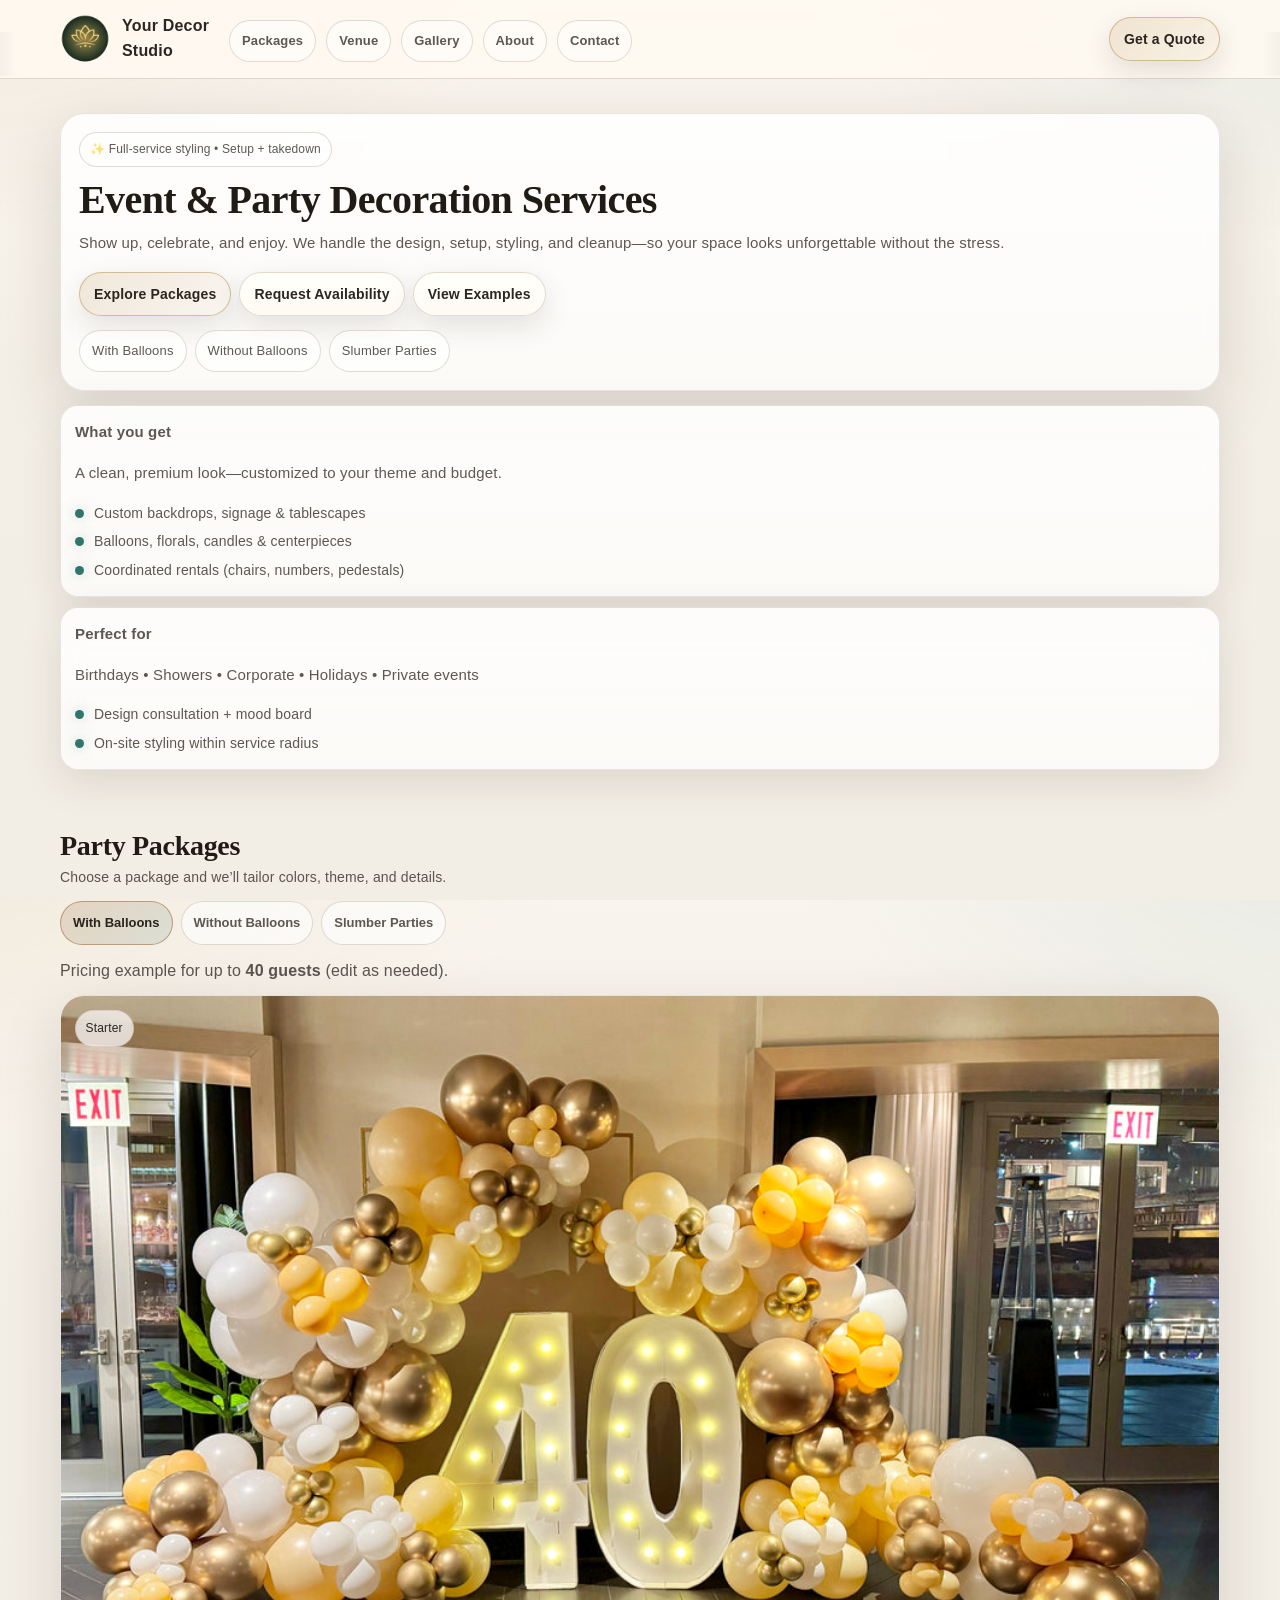
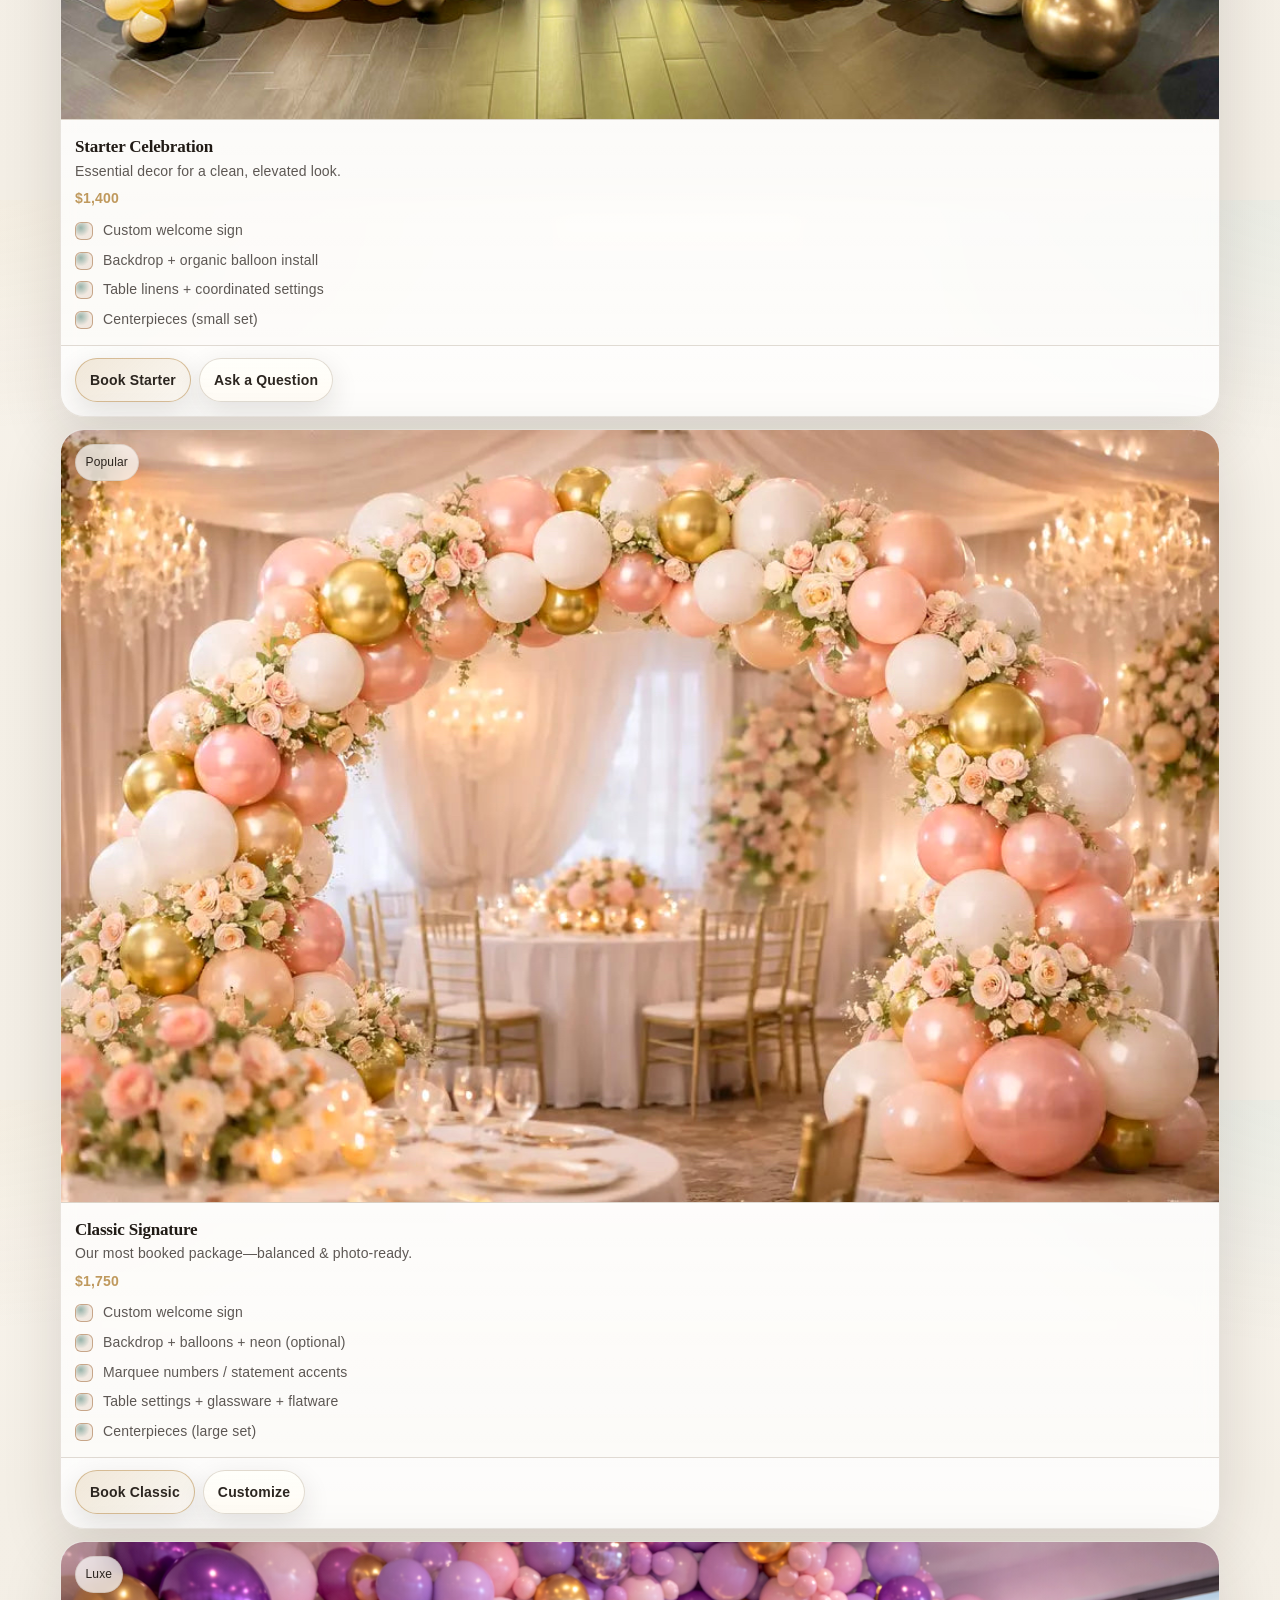
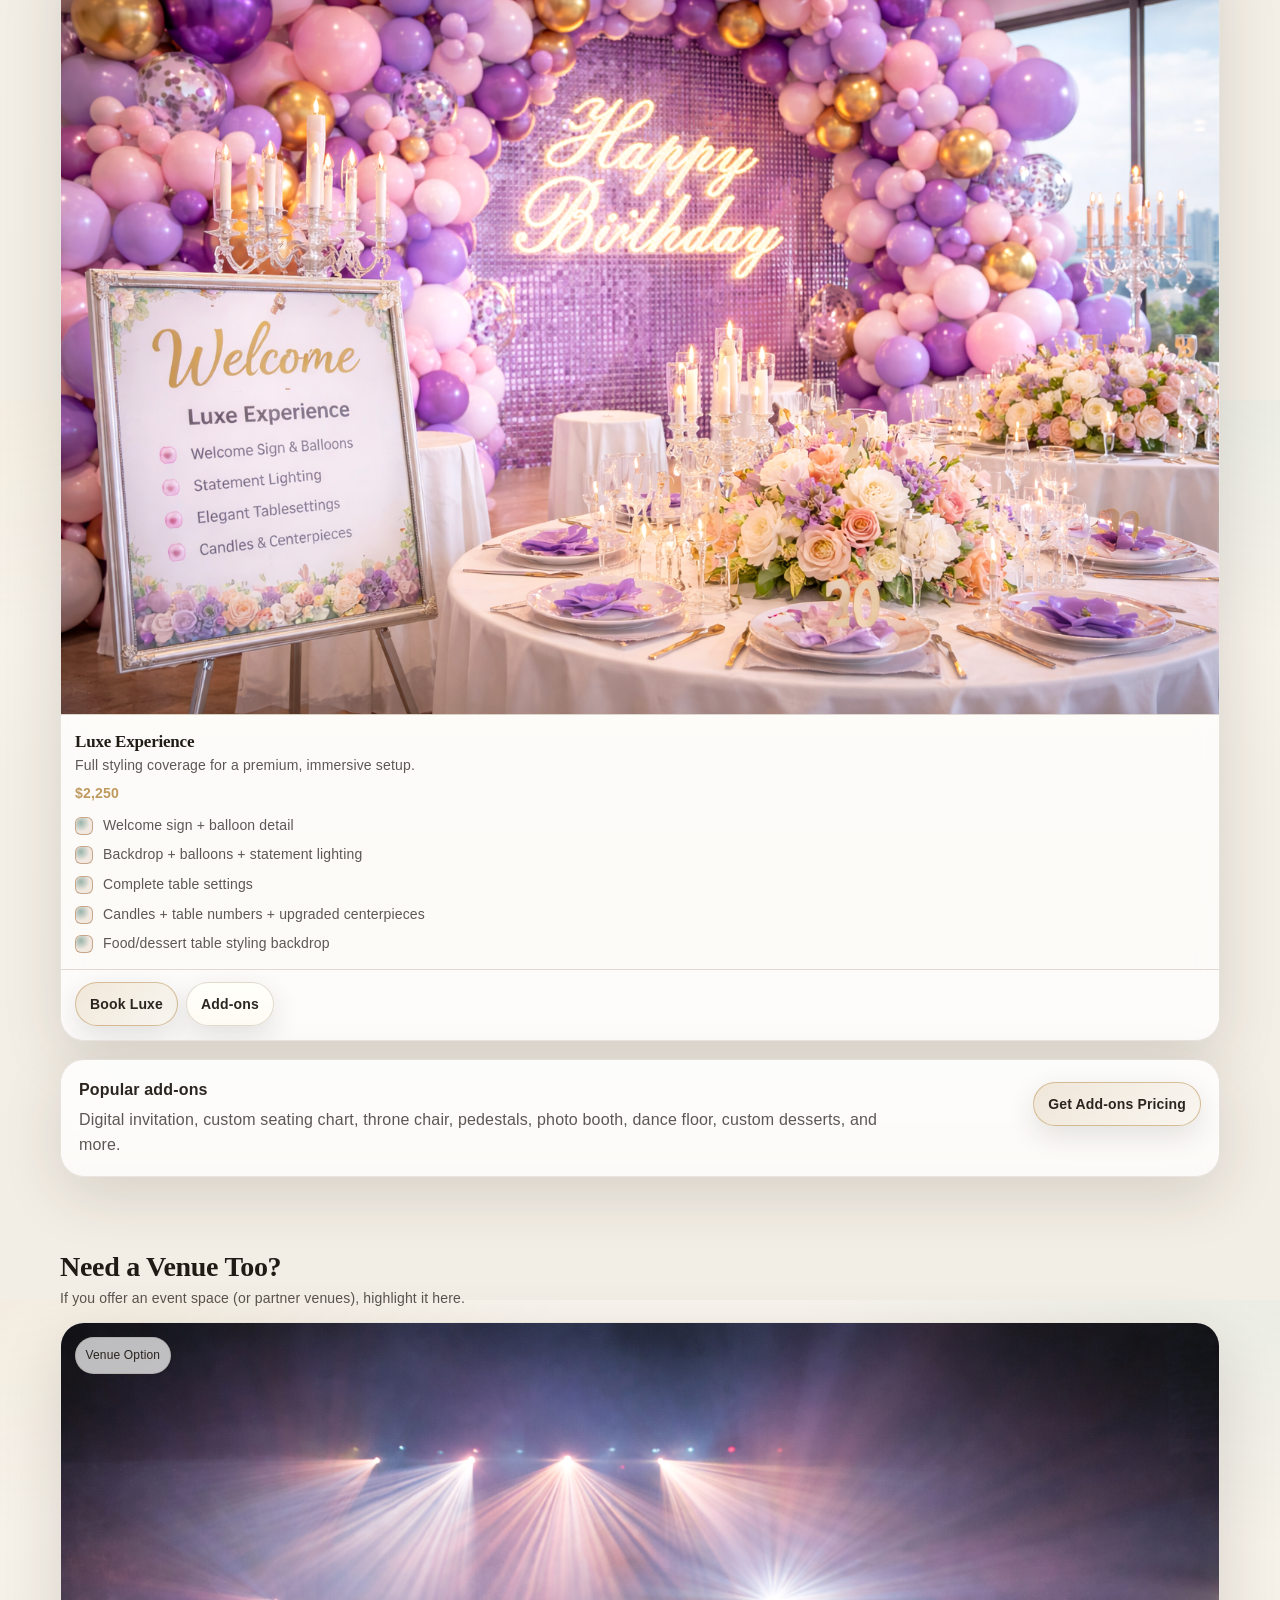
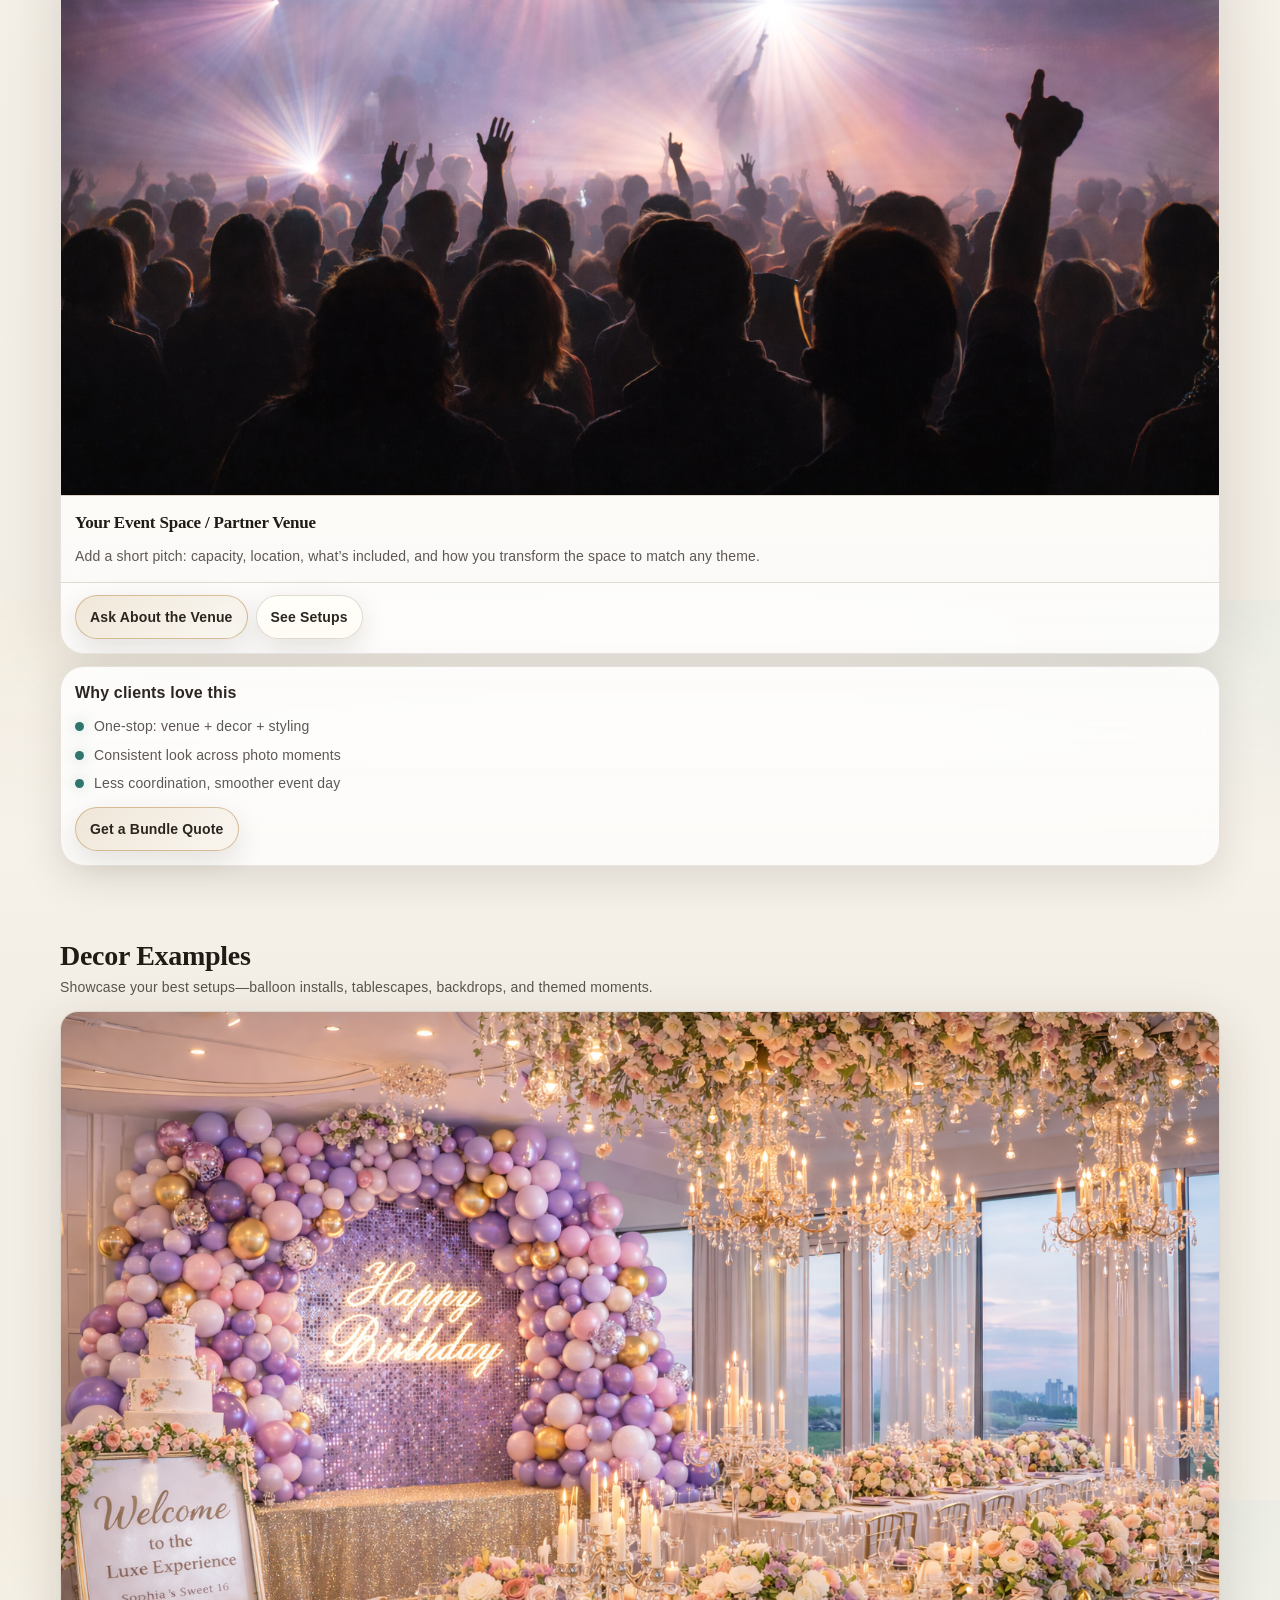
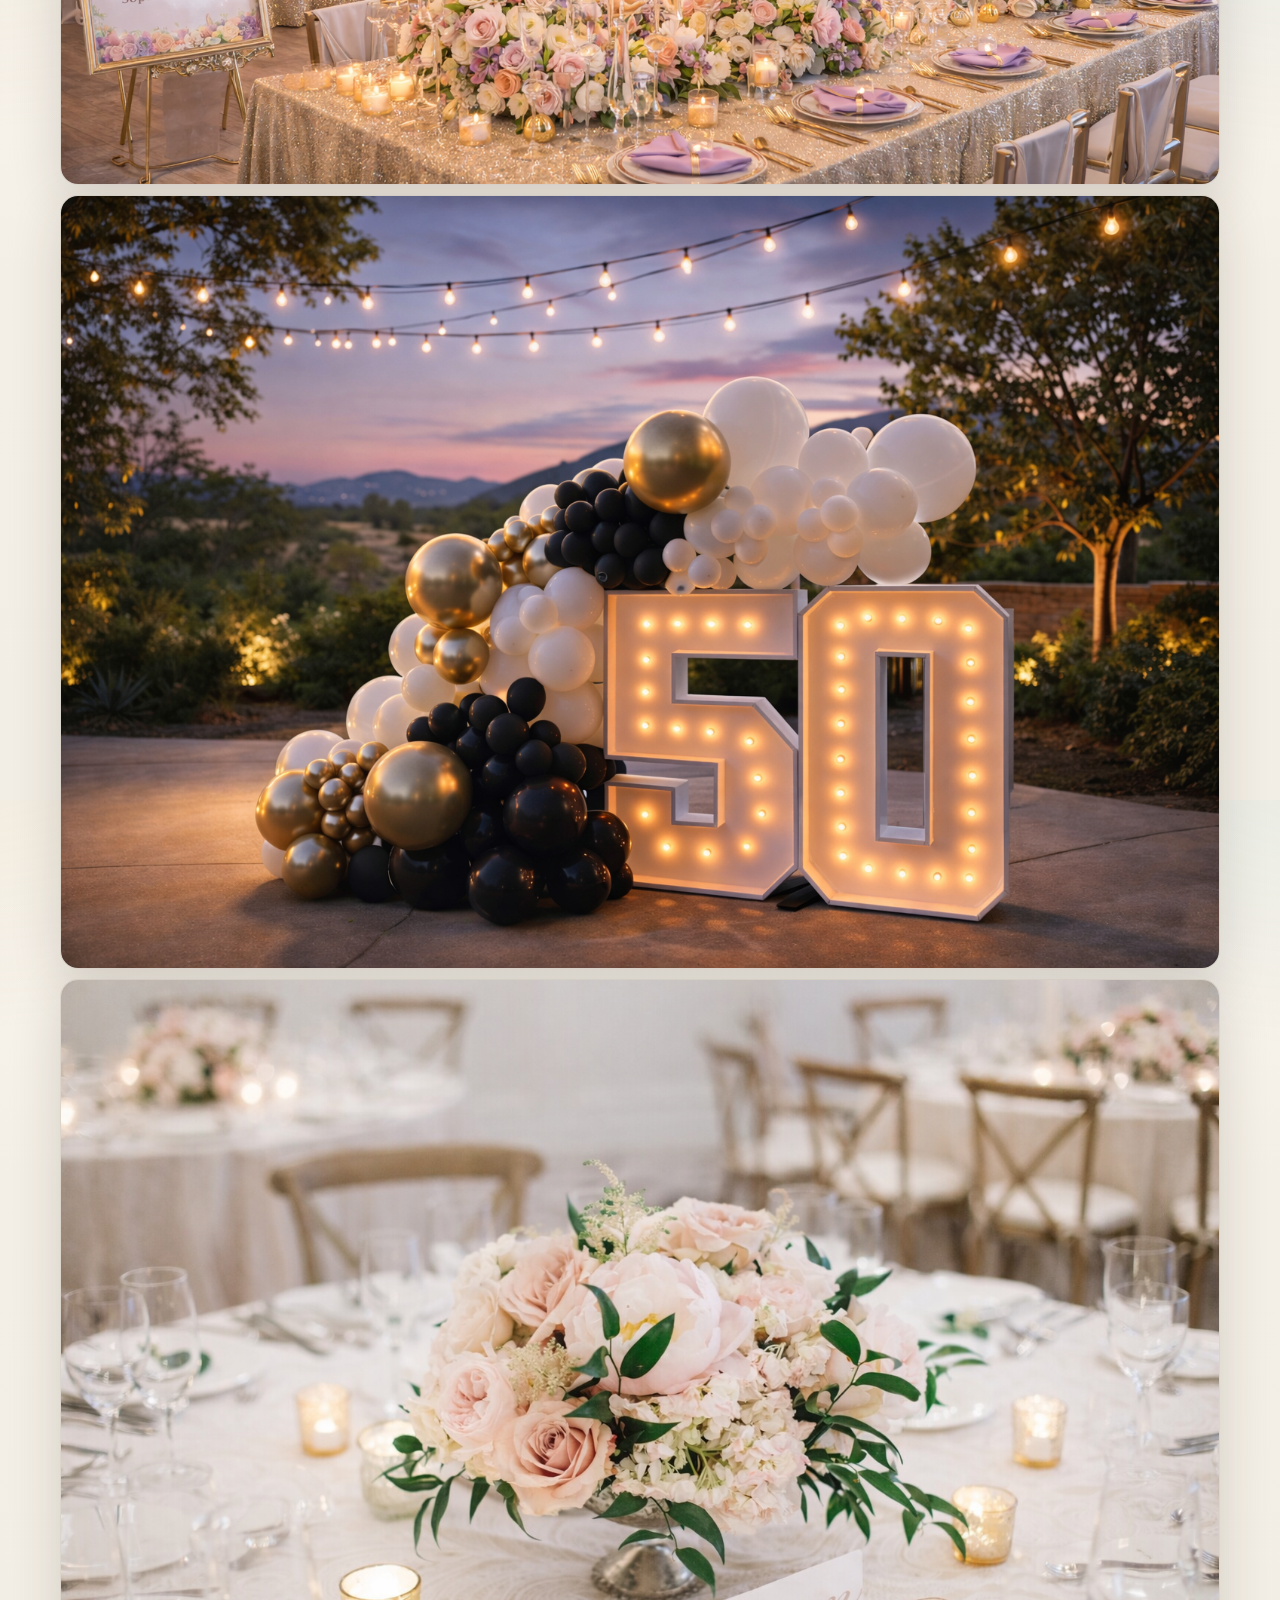
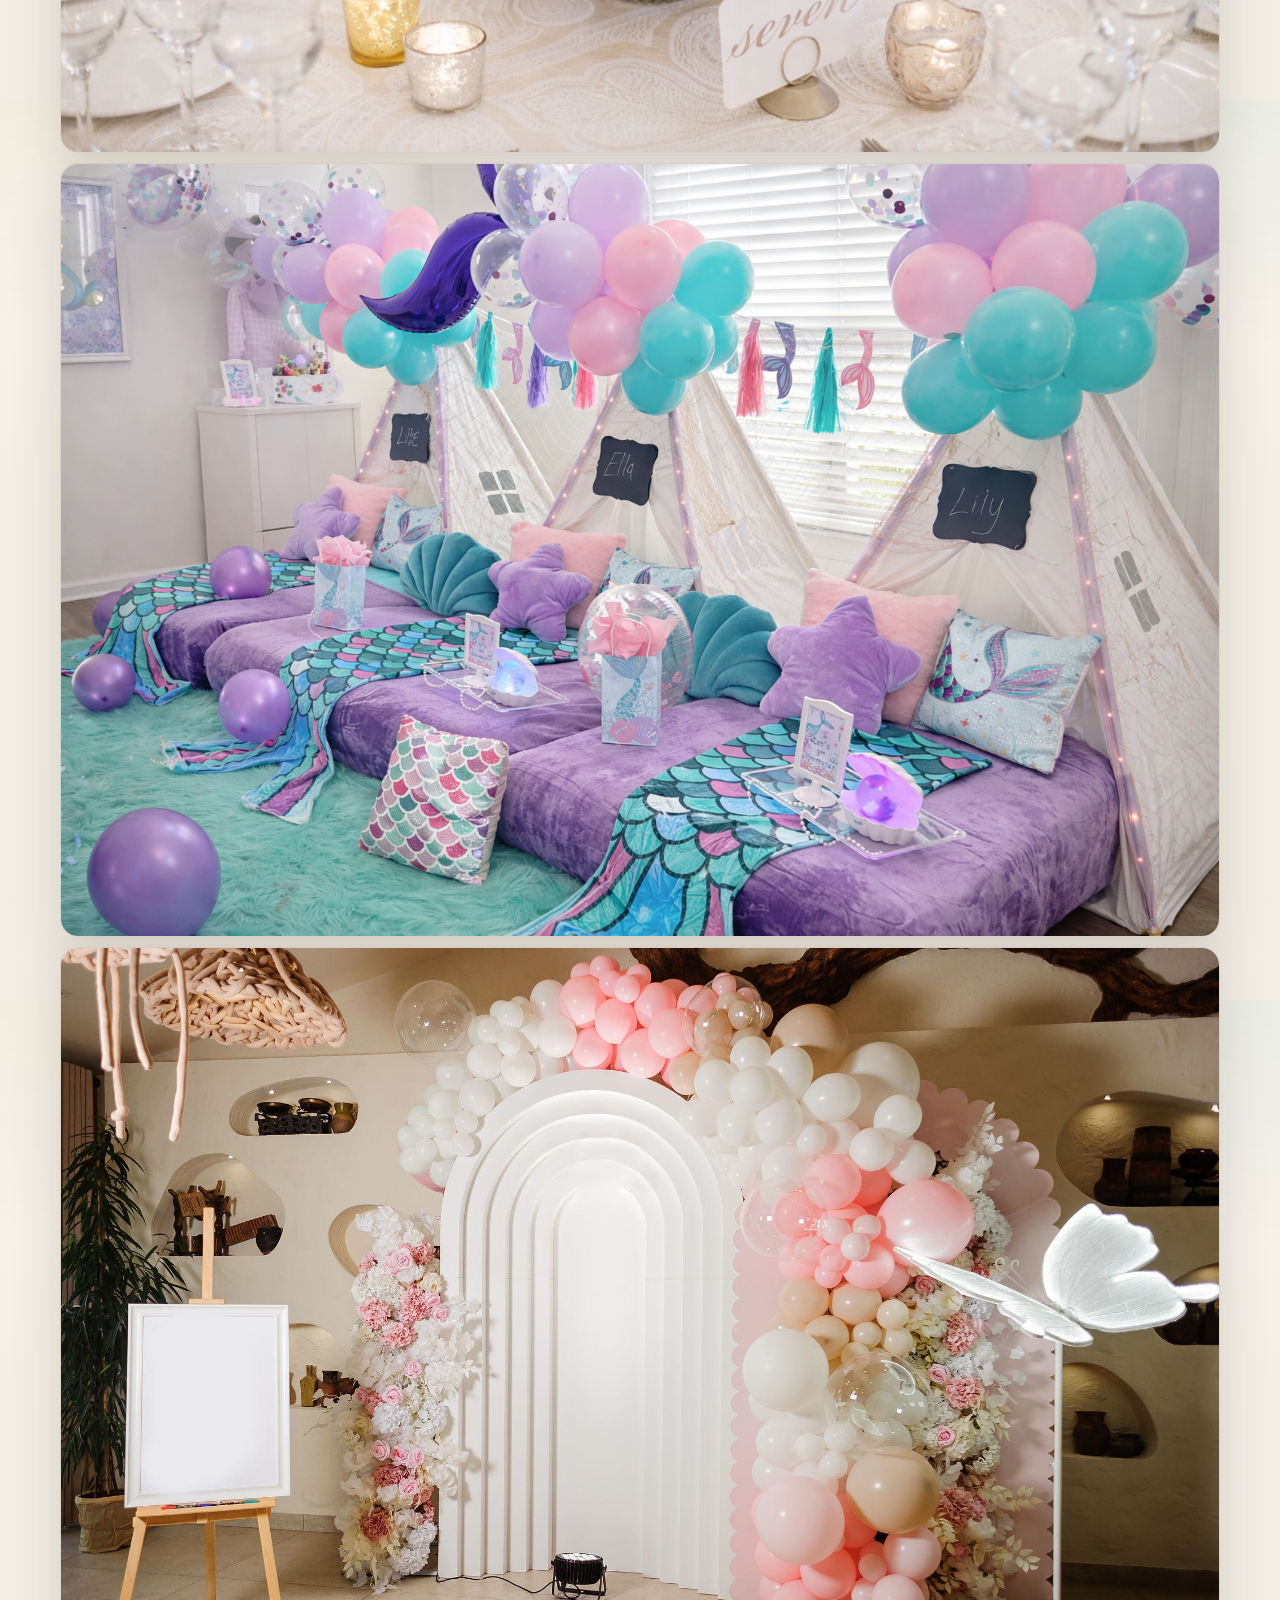
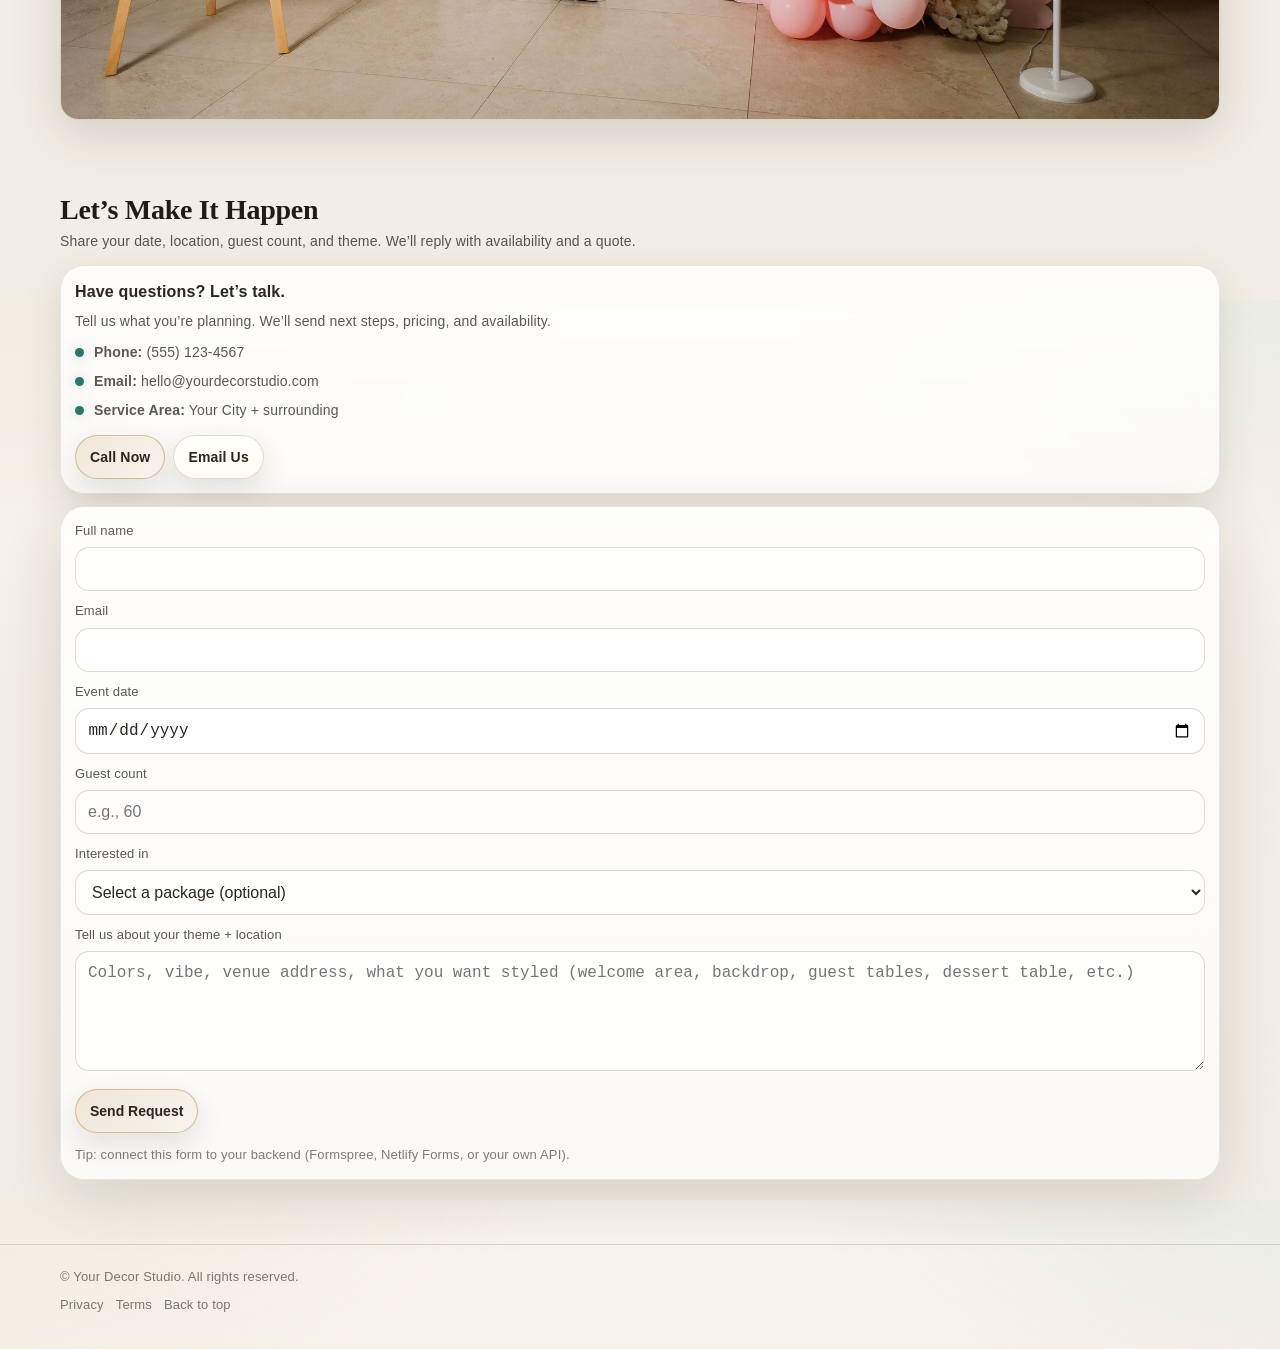
==== commit 297ce9ea: "Update index.html" ====
--- a/index.html
+++ b/index.html
@@ -565,504 +565,3 @@
 </body>
 
 </html>
-                    </div>
-
-                    <aside class="heroMini" aria-label="Highlights">
-                        <div class="miniBox">
-                            <p class="miniTitle">What you get</p>
-                            <p class="miniText">A clean, premium look—customized to your theme and budget.</p>
-                            <ul class="miniList">
-                                <li><span class="dot"></span><span>Custom backdrops, signage &amp; tablescapes</span></li>
-                                <li><span class="dot"></span><span>Balloons, florals, candles &amp; centerpieces</span></li>
-                                <li><span class="dot"></span><span>Coordinated rentals (chairs, numbers, pedestals)</span></li>
-                            </ul>
-                        </div>
-
-                        <div class="miniBox">
-                            <p class="miniTitle">Perfect for</p>
-                            <p class="miniText">Birthdays • Showers • Corporate • Holidays • Private events</p>
-                            <ul class="miniList">
-                                <li><span class="dot"></span><span>Design consultation + mood board</span></li>
-                                <li><span class="dot"></span><span>On-site styling within service radius</span></li>
-                            </ul>
-                        </div>
-                    </aside>
-                </div>
-            </div>
-        </section>
-
-        <!-- PACKAGES -->
-        <section id="packages">
-            <div class="wrap">
-                <div class="sectionHead">
-                    <div>
-                        <h2>Party Packages</h2>
-                        <p>Choose a package and we’ll tailor colors, theme, and details.</p>
-                    </div>
-                </div>
-
-                <div class="tabs" role="tablist" aria-label="Package categories">
-                    <button class="tabBtn" role="tab" aria-selected="true" aria-controls="tab-balloons" id="balloons-tab">With Balloons</button>
-                    <button class="tabBtn" role="tab" aria-selected="false" aria-controls="tab-no-balloons" id="no-balloons-tab">Without Balloons</button>
-                    <button class="tabBtn" role="tab" aria-selected="false" aria-controls="tab-sleepover" id="sleepover-tab">Slumber Parties</button>
-                </div>
-
-                <!-- TAB 1 -->
-                <div id="tab-balloons" role="tabpanel" aria-labelledby="balloons-tab">
-                    <p class="hint">Pricing example for up to <strong>40 guests</strong> (edit as needed).</p>
-
-                    <div class="grid3">
-                        <article class="card">
-                            <div class="cardMedia">
-                                <img src="images/with-balloons/40th-birthday-balloon-garland-with-light-up-marquee-numbers.png" alt="40th birthday balloon garland backdrop with illuminated marquee numbers" />
-                                <span class="badge">Starter</span>
-                            </div>
-                            <div class="cardBody">
-                                <div class="cardTop">
-                                    <div>
-                                        <h3>Starter Celebration</h3>
-                                        <p class="sub">Essential decor for a clean, elevated look.</p>
-                                    </div>
-                                    <div class="price">$1,400</div>
-                                </div>
-
-                                <ul class="list">
-                                    <li><span class="check"></span><span>Custom welcome sign</span></li>
-                                    <li><span class="check"></span><span>Backdrop + organic balloon install</span></li>
-                                    <li><span class="check"></span><span>Table linens + coordinated settings</span></li>
-                                    <li><span class="check"></span><span>Centerpieces (small set)</span></li>
-                                </ul>
-                            </div>
-                            <div class="cardFoot">
-                                <a class="btn primary" href="#contact" data-prefill="Starter Celebration (With Balloons)">Book Starter</a>
-                                <a class="btn" href="#contact">Ask a Question</a>
-                            </div>
-                        </article>
-
-                        <article class="card">
-                            <div class="cardMedia">
-                                <img src="images/with-balloons/elegent-balloon-arch.png" alt="Elegant organic balloon arch in bright and nicetones" />
-                                <span class="badge">Popular</span>
-                            </div>
-                            <div class="cardBody">
-                                <div class="cardTop">
-                                    <div>
-                                        <h3>Classic Signature</h3>
-                                        <p class="sub">Our most booked package—balanced &amp; photo-ready.</p>
-                                    </div>
-                                    <div class="price">$1,750</div>
-                                </div>
-
-                                <ul class="list">
-                                    <li><span class="check"></span><span>Custom welcome sign</span></li>
-                                    <li><span class="check"></span><span>Backdrop + balloons + neon (optional)</span></li>
-                                    <li><span class="check"></span><span>Marquee numbers / statement accents</span></li>
-                                    <li><span class="check"></span><span>Table settings + glassware + flatware</span></li>
-                                    <li><span class="check"></span><span>Centerpieces (large set)</span></li>
-                                </ul>
-                            </div>
-                            <div class="cardFoot">
-                                <a class="btn primary" href="#contact" data-prefill="Classic Signature (With Balloons)">Book Classic</a>
-                                <a class="btn" href="#contact">Customize</a>
-                            </div>
-                        </article>
-
-                        <article class="card">
-                            <div class="cardMedia">
-                                <img src="images/with-balloons/pink-and-purple-balloon-arch.png" alt="Luxury tablescape with candles, florals, and matching balloons background" />
-                                <span class="badge">Luxe</span>
-                            </div>
-                            <div class="cardBody">
-                                <div class="cardTop">
-                                    <div>
-                                        <h3>Luxe Experience</h3>
-                                        <p class="sub">Full styling coverage for a premium, immersive setup.</p>
-                                    </div>
-                                    <div class="price">$2,250</div>
-                                </div>
-
-                                <ul class="list">
-                                    <li><span class="check"></span><span>Welcome sign + balloon detail</span></li>
-                                    <li><span class="check"></span><span>Backdrop + balloons + statement lighting</span></li>
-                                    <li><span class="check"></span><span>Complete table settings</span></li>
-                                    <li><span class="check"></span><span>Candles + table numbers + upgraded centerpieces</span></li>
-                                    <li><span class="check"></span><span>Food/dessert table styling backdrop</span></li>
-                                </ul>
-                            </div>
-                            <div class="cardFoot">
-                                <a class="btn primary" href="#contact" data-prefill="Luxe Experience (With Balloons)">Book Luxe</a>
-                                <a class="btn" href="#contact">Add-ons</a>
-                            </div>
-                        </article>
-                    </div>
-
-                    <div class="callout" style="margin-top:14px;">
-                        <div>
-                            <strong>Popular add-ons</strong>
-                            <p>Digital invitation, custom seating chart, throne chair, pedestals, photo booth, dance floor, custom desserts, and more.</p>
-                        </div>
-                        <a class="btn primary" href="#contact">Get Add-ons Pricing</a>
-                    </div>
-                </div>
-
-                <!-- TAB 2 -->
-                <div id="tab-no-balloons" role="tabpanel" aria-labelledby="no-balloons-tab" hidden>
-                    <p class="hint">Pricing example for up to <strong>100 guests</strong> (edit as needed).</p>
-
-                    <div class="grid3">
-                        <article class="card">
-                            <div class="cardMedia">
-                                <img src="images/without-balloons/dining-decor-table-setting-without-balloons.png" alt="Elegant table linens and minimal centerpieces" />
-                                <span class="badge">Starter</span>
-                            </div>
-                            <div class="cardBody">
-                                <div class="cardTop">
-                                    <div>
-                                        <h3>Starter Tablescape</h3>
-                                        <p class="sub">Simple, cohesive, and polished.</p>
-                                    </div>
-                                    <div class="price">$1,750</div>
-                                </div>
-
-                                <ul class="list">
-                                    <li><span class="check"></span><span>Linens (tables + key areas)</span></li>
-                                    <li><span class="check"></span><span>Charger plates + napkins</span></li>
-                                    <li><span class="check"></span><span>Centerpiece set (candles/florals)</span></li>
-                                    <li><span class="check"></span><span>Menu/thank-you cards</span></li>
-                                </ul>
-                            </div>
-                            <div class="cardFoot">
-                                <a class="btn primary" href="#contact" data-prefill="Starter Tablescape (No Balloons)">Book Starter</a>
-                            </div>
-                        </article>
-
-                        <article class="card">
-                            <div class="cardMedia">
-                                <img src="images/without-balloons/wedding-reception-table-decor-and-bright-centerpieces-without-balloons.png" alt="Wedding reception table decor with bright floral centerpieces and full place settings" />
-                                <span class="badge">Classic</span>
-                            </div>
-                            <div class="cardBody">
-                                <div class="cardTop">
-                                    <div>
-                                        <h3>Classic Reception</h3>
-                                        <p class="sub">Upgraded centerpieces + photo moment.</p>
-                                    </div>
-                                    <div class="price">$2,800</div>
-                                </div>
-
-                                <ul class="list">
-                                    <li><span class="check"></span><span>Everything in Starter</span></li>
-                                    <li><span class="check"></span><span>Upgraded centerpiece set</span></li>
-                                    <li><span class="check"></span><span>Glassware + flatware</span></li>
-                                    <li><span class="check"></span><span>Backdrop/photo moment</span></li>
-                                </ul>
-                            </div>
-                            <div class="cardFoot">
-                                <a class="btn primary" href="#contact" data-prefill="Classic Reception (No Balloons)">Book Classic</a>
-                                <a class="btn" href="#contact">Ask a Question</a>
-                            </div>
-                        </article>
-
-                        <article class="card">
-                            <div class="cardMedia">
-                                <img src="images/without-balloons/wedding-decor-without-balloons.png" alt="Luxury wedding reception table with premium florals, glassware, and styled signage" />
-                                <span class="badge">Luxe</span>
-                            </div>
-                            <div class="cardBody">
-                                <div class="cardTop">
-                                    <div>
-                                        <h3>Luxe Reception</h3>
-                                        <p class="sub">Premium details + signage + full styling.</p>
-                                    </div>
-                                    <div class="price">$3,095</div>
-                                </div>
-
-                                <ul class="list">
-                                    <li><span class="check"></span><span>Everything in Classic</span></li>
-                                    <li><span class="check"></span><span>Large centerpiece set</span></li>
-                                    <li><span class="check"></span><span>Signage + table numbers</span></li>
-                                    <li><span class="check"></span><span>Upgraded glassware</span></li>
-                                </ul>
-                            </div>
-                            <div class="cardFoot">
-                                <a class="btn primary" href="#contact" data-prefill="Luxe Reception (No Balloons)">Book Luxe</a>
-                                <a class="btn" href="#contact">Add-ons</a>
-                            </div>
-                        </article>
-                    </div>
-
-                    <div class="callout" style="margin-top:14px;">
-                        <div>
-                            <strong>Optional enhancements</strong>
-                            <p>Drapery, dance floors, bouquets, marquee letters, chiavari chairs, throne chairs, and custom signage.</p>
-                        </div>
-                        <a class="btn primary" href="#contact">Request a Custom Quote</a>
-                    </div>
-                </div>
-
-                <!-- TAB 3 -->
-                <div id="tab-sleepover" role="tabpanel" aria-labelledby="sleepover-tab" hidden>
-                    <p class="hint">Teepee sleepover packages + add-ons (will be edited to match your offerings).</p>
-
-                    <div class="grid3">
-                        <article class="card">
-                            <div class="cardMedia">
-                                <img src="images/slumber-parties/teepee-sleepover-tent-decor.png" alt="Cozy sleepover tent setup" />
-                                <span class="badge">Base</span>
-                            </div>
-                            <div class="cardBody">
-                                <div class="cardTop">
-                                    <div>
-                                        <h3>Party of Two</h3>
-                                        <p class="sub">Start small, make it magical.</p>
-                                    </div>
-                                    <div class="price">$225+</div>
-                                </div>
-
-                                <ul class="list">
-                                    <li><span class="check"></span><span>2 teepees + twin air mattresses</span></li>
-                                    <li><span class="check"></span><span>Sheets, pillows, plush blankets</span></li>
-                                    <li><span class="check"></span><span>Theme pillows + lights</span></li>
-                                    <li><span class="check"></span><span>Setup + styling</span></li>
-                                    <li><span class="check"></span><span>Pickup + cleaning</span></li>
-                                </ul>
-                            </div>
-                            <div class="cardFoot">
-                                <a class="btn primary" href="#contact" data-prefill="Slumber Party - Party of Two">Book Sleepover</a>
-                            </div>
-                        </article>
-
-                        <article class="card">
-                            <div class="cardMedia">
-                                <img src="images/slumber-parties/sleepover-add-ons.png" alt="Sleepover styling with trays and decor" />
-                                <span class="badge">Add-ons</span>
-                            </div>
-                            <div class="cardBody">
-                                <div class="cardTop">
-                                    <div>
-                                        <h3>Sleepover Add-ons</h3>
-                                        <p class="sub">Upgrade the experience.</p>
-                                    </div>
-                                    <div class="price">From $3</div>
-                                </div>
-
-                                <ul class="list">
-                                    <li><span class="check"></span><span>Breakfast tray, lanterns, balloon toppers</span></li>
-                                    <li><span class="check"></span><span>Personalized items (frames, tumblers)</span></li>
-                                    <li><span class="check"></span><span>Balloon garland</span></li>
-                                </ul>
-                            </div>
-                            <div class="cardFoot">
-                                <a class="btn primary" href="#contact" data-prefill="Slumber Party - Add-ons">Ask About Add-ons</a>
-                            </div>
-                        </article>
-
-                        <article class="card">
-                            <div class="cardMedia">
-                                <img src="images/slumber-parties/helpful-notes.png" alt="Styled event welcome setup with pastel balloons, welcome sign, and custom theme checklist" />
-                                <span class="badge">Notes</span>
-                            </div>
-                            <div class="cardBody">
-                                <div class="cardTop">
-                                    <div>
-                                        <h3>Helpful Notes (To be added)</h3>
-                                        <p class="sub">Keep expectations clear.</p>
-                                    </div>
-                                    <div class="price">—</div>
-                                </div>
-
-                                <ul class="list">
-                                    <li><span class="check"></span><span>Rush fees for short notice (edit)</span></li>
-                                    <li><span class="check"></span><span>Fees for stairs/levels if applicable</span></li>
-                                    <li><span class="check"></span><span>Custom themes welcomed</span></li>
-                                </ul>
-                            </div>
-                            <div class="cardFoot">
-                                <a class="btn" href="#contact">Check Availability</a>
-                            </div>
-                        </article>
-                    </div>
-
-                    <div class="callout" style="margin-top:14px;">
-                        <div>
-                            <strong>Theme ideas</strong>
-                            <p>Pink, mermaid, gaming, boho, jungle, disco, winter wonderland, and custom requests.</p>
-                        </div>
-                        <a class="btn primary" href="#contact">Pick a Theme</a>
-                    </div>
-                </div>
-
-            </div>
-        </section>
-
-        <!-- VENUE PROMO -->
-        <section id="venue">
-            <div class="wrap">
-                <div class="sectionHead">
-                    <div>
-                        <h2>Need a Venue Too?</h2>
-                        <p>If you offer an event space (or partner venues), highlight it here.</p>
-                    </div>
-                </div>
-
-                <div class="promo">
-                    <article class="card">
-                        <div class="cardMedia">
-                            <img src="images/venu-option/venu-image.png" alt="Event venue interior with decor and lighting" />
-                            <span class="badge">Venue Option</span>
-                        </div>
-                        <div class="cardBody">
-                            <h3 style="margin:0;">Your Event Space / Partner Venue</h3>
-                            <p class="sub">
-                                Add a short pitch: capacity, location, what’s included, and how you transform the space to match any theme.
-                            </p>
-                        </div>
-                        <div class="cardFoot">
-                            <a class="btn primary" href="#contact" data-prefill="Venue Inquiry">Ask About the Venue</a>
-                            <a class="btn" href="#gallery">See Setups</a>
-                        </div>
-                    </article>
-
-                    <div class="miniBox promoSide">
-                        <p class="miniTitle">Why clients love this</p>
-                        <ul class="miniList">
-                            <li><span class="dot"></span><span>One-stop: venue + decor + styling</span></li>
-                            <li><span class="dot"></span><span>Consistent look across photo moments</span></li>
-                            <li><span class="dot"></span><span>Less coordination, smoother event day</span></li>
-                        </ul>
-                        <div class="promoActions">
-                            <a class="btn primary" href="#contact">Get a Bundle Quote</a>
-                        </div>
-                    </div>
-                </div>
-            </div>
-        </section>
-
-        <!-- GALLERY -->
-        <section id="gallery">
-            <div class="wrap">
-                <div class="sectionHead">
-                    <div>
-                        <h2 id="galleryTitle">Decor Examples</h2>
-                        <p>Showcase your best setups—balloon installs, tablescapes, backdrops, and themed moments.</p>
-                    </div>
-                </div>
-
-                <div class="gallery" role="list" aria-labelledby="galleryTitle">
-                    <div class="g g1"><img src="images/decor-examples/decor-example-image1.png" alt="Gallery image 1" /></div>
-                    <div class="g g2">
-                        <img src="images/with-balloons/two-marquee-letters-numbers-with-balloons.png" alt="Gallery image 2" />
-                    </div>
-                    <div class="g g3"><img src="images/without-balloons/floral-centerpiece-wedding-decor-without-balloons.png" alt="Gallery image 3" /></div>
-                    <div class="g g4"><img src="images/slumber-parties/mermaid-party-games-and-activities-decor.png" alt="Gallery image 4" /></div>
-                    <div class="g g5"><img src="images/with-balloons/elegant-event-photo-zone-featuring-a-modern-white-arch.png" alt="Gallery image 5" /></div>
-                </div>
-            </div>
-        </section>
-
-        <!-- CONTACT -->
-        <section id="contact">
-            <div class="wrap">
-                <div class="sectionHead">
-                    <div>
-                        <h2>Let’s Make It Happen</h2>
-                        <p>Share your date, location, guest count, and theme. We’ll reply with availability and a quote.</p>
-                    </div>
-                </div>
-
-                <div class="contactGrid">
-                    <div class="miniBox contactSide">
-                        <p class="miniTitle">Have questions? Let’s talk.</p>
-                        <p class="miniText">
-                            Tell us what you’re planning. We’ll send next steps, pricing, and availability.
-                        </p>
-
-                        <ul class="miniList">
-                            <li><span class="dot"></span><span><strong>Phone:</strong> (555) 123-4567</span></li>
-                            <li><span class="dot"></span><span><strong>Email:</strong> hello@yourdecorstudio.com</span></li>
-                            <li><span class="dot"></span><span><strong>Service Area:</strong> Your City + surrounding</span></li>
-                        </ul>
-
-                        <div class="contactActions">
-                            <a class="btn primary" href="tel:15551234567">Call Now</a>
-                            <a class="btn" href="mailto:hello@yourdecorstudio.com">Email Us</a>
-                        </div>
-                    </div>
-
-                    <form class="form" id="quoteForm">
-                        <div class="row2">
-                            <div>
-                                <label for="name">Full name</label>
-                                <input id="name" name="name" autocomplete="name" required />
-                            </div>
-                            <div>
-                                <label for="email">Email</label>
-                                <input id="email" name="email" type="email" autocomplete="email" required />
-                            </div>
-                        </div>
-
-                        <div class="row2 mt10">
-                            <div>
-                                <label for="date">Event date</label>
-                                <input id="date" name="date" type="date" required />
-                            </div>
-                            <div>
-                                <label for="guests">Guest count</label>
-                                <input id="guests" name="guests" type="number" min="1" placeholder="e.g., 60" required />
-                            </div>
-                        </div>
-
-                        <div class="mt10">
-                            <label for="package">Interested in</label>
-                            <select id="package" name="package">
-                                <option value="">Select a package (optional)</option>
-                                <option>Starter Celebration (With Balloons)</option>
-                                <option>Classic Signature (With Balloons)</option>
-                                <option>Luxe Experience (With Balloons)</option>
-                                <option>Starter Tablescape (No Balloons)</option>
-                                <option>Classic Reception (No Balloons)</option>
-                                <option>Luxe Reception (No Balloons)</option>
-                                <option>Slumber Party - Party of Two</option>
-                                <option>Slumber Party - Add-ons</option>
-                                <option>Venue Inquiry</option>
-                            </select>
-                        </div>
-
-                        <div class="mt10">
-                            <label for="details">Tell us about your theme + location</label>
-                            <textarea id="details" name="details" placeholder="Colors, vibe, venue address, what you want styled (welcome area, backdrop, guest tables, dessert table, etc.)" required></textarea>
-                        </div>
-
-                        <div class="formActions">
-                            <button class="btn primary" type="submit">Send Request</button>
-                            <!-- <button class="btn" type="button" id="copySummaryBtn">Copy Summary</button> -->
-                            <span id="formNote" class="formNote"></span>
-                        </div>
-
-                        <p class="finePrint">
-                            Tip: connect this form to your backend (Formspree, Netlify Forms, or your own API).
-                        </p>
-                    </form>
-                </div>
-            </div>
-        </section>
-
-    </main>
-
-    <footer>
-        <div class="wrap">
-            <div class="foot">
-                <div>© <span id="year"></span> Your Decor Studio. All rights reserved.</div>
-                <div class="footLinks">
-                    <a href="privacy.html">Privacy</a>
-                    <a href="terms.html">Terms</a>
-                    <a href="#packages">Back to top</a>
-                </div>
-            </div>
-        </div>
-    </footer>
-
-    <script src="event-decor-services.js" defer></script>
-</body>
-
-</html>
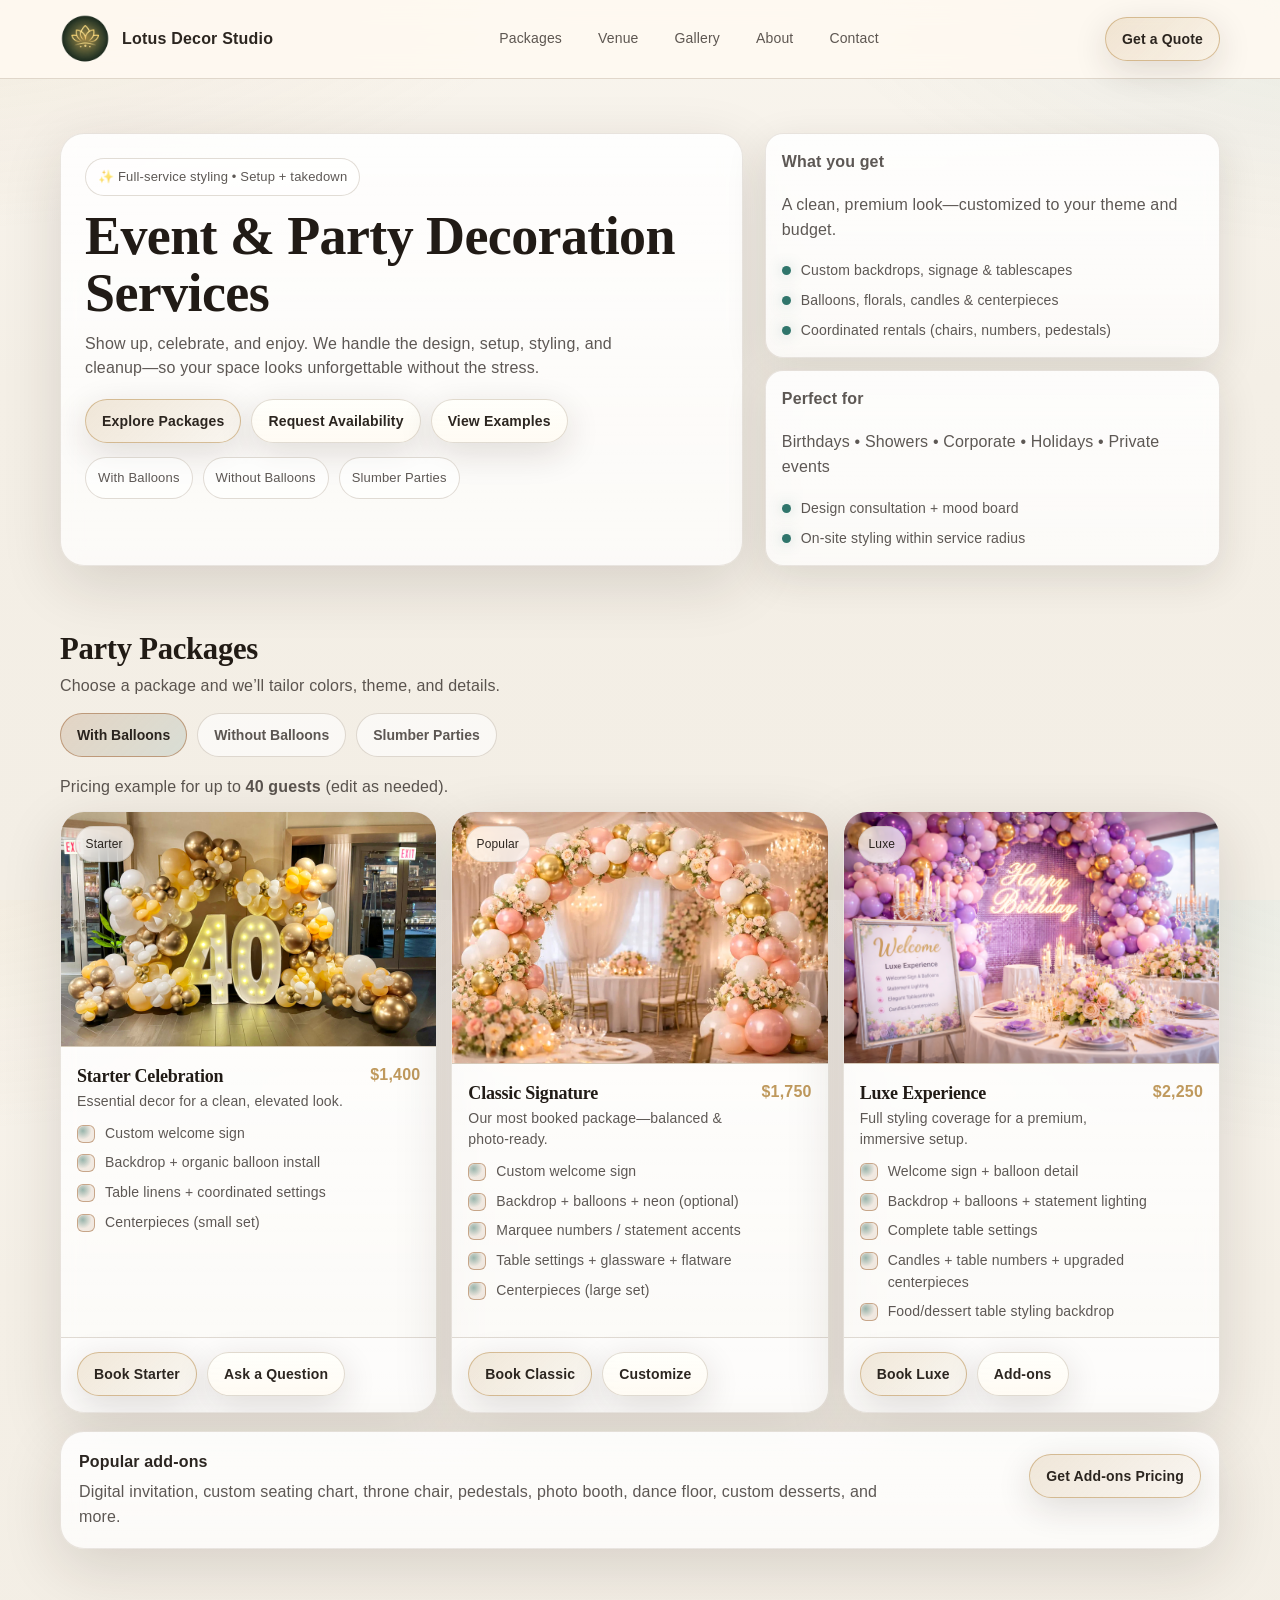
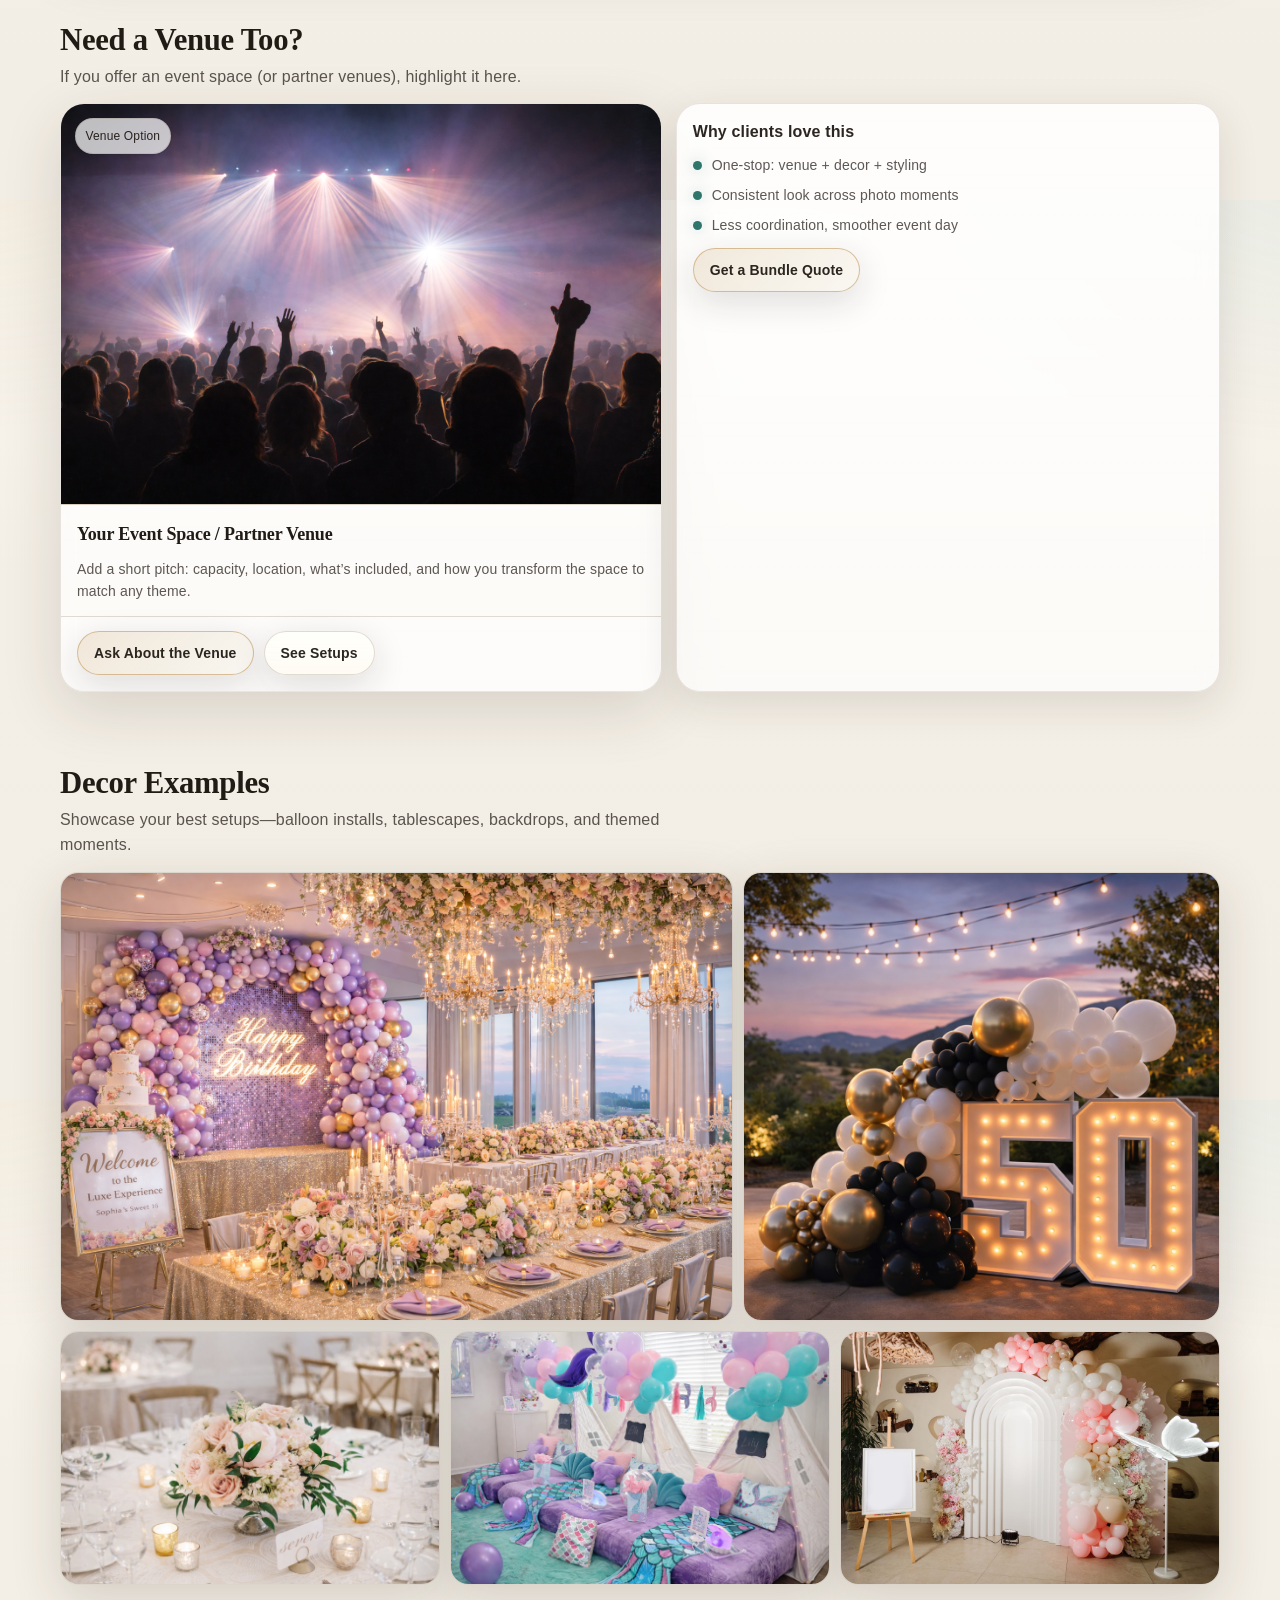
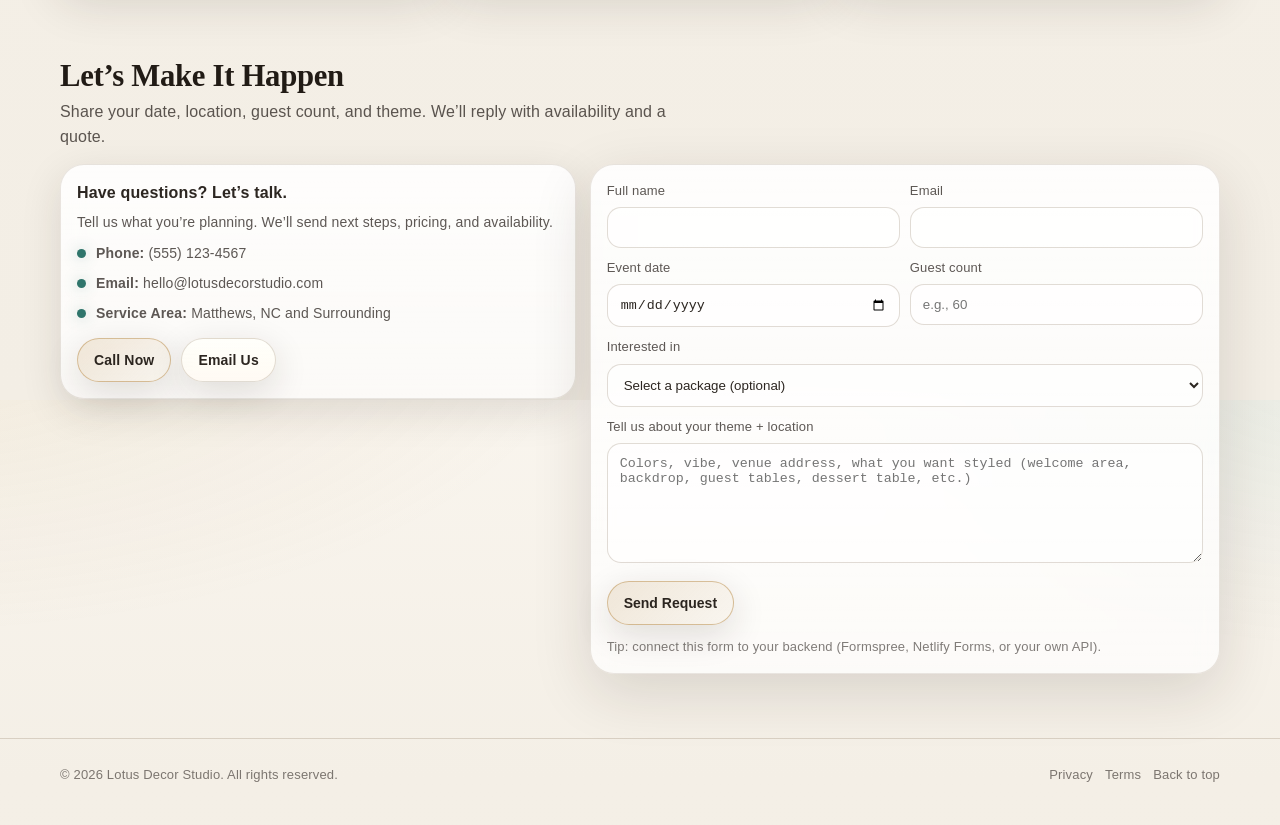
==== commit d519a100: "Update index.html" ====
--- a/index.html
+++ b/index.html
@@ -4,7 +4,7 @@
 <head>
     <meta charset="utf-8" />
     <meta name="viewport" content="width=device-width,initial-scale=1" />
-    <title>Event & Party Decoration Services | Your Brand</title>
+    <title>Lotus Decor Studio | Home</title>
     <meta name="description" content="Stress-free event decor packages with setup + styling + takedown. Balloons, tablescapes, backdrops, signage, centerpieces, and more." />
 
     <link rel="apple-touch-icon" sizes="180x180" href="images/logo/favicons/apple-touch-icon.png" />
@@ -25,7 +25,7 @@
         <div class="wrap nav">
             <a class="brand" href="index.html">
                 <span class="logo"></span>
-                <span>Your Decor Studio</span>
+                <span>Lotus Decor Studio</span>
             </a>
 
             <nav class="navlinks navChips" aria-label="Primary">
@@ -301,7 +301,7 @@
 
                 <!-- TAB 3 -->
                 <div id="tab-sleepover" role="tabpanel" aria-labelledby="sleepover-tab" hidden>
-                    <p class="hint">Teepee sleepover packages + add-ons (will be edited to match your offerings).</p>
+                    <p class="hint">Teepee sleepover packages + add-ons (edit as needed).</p>
 
                     <div class="grid3">
                         <article class="card">
@@ -478,8 +478,8 @@
 
                         <ul class="miniList">
                             <li><span class="dot"></span><span><strong>Phone:</strong> (555) 123-4567</span></li>
-                            <li><span class="dot"></span><span><strong>Email:</strong> hello@yourdecorstudio.com</span></li>
-                            <li><span class="dot"></span><span><strong>Service Area:</strong> Your City + surrounding</span></li>
+                            <li><span class="dot"></span><span><strong>Email:</strong> hello@lotusdecorstudio.com</span></li>
+                            <li><span class="dot"></span><span><strong>Service Area:</strong> Matthews, NC and Surrounding</span></li>
                         </ul>
 
                         <div class="contactActions">
@@ -551,7 +551,7 @@
     <footer>
         <div class="wrap">
             <div class="foot">
-                <div>© <span id="year"></span> Your Decor Studio. All rights reserved.</div>
+                <div>© <span id="year"></span> Lotus Decor Studio. All rights reserved.</div>
                 <div class="footLinks">
                     <a href="privacy.html">Privacy</a>
                     <a href="terms.html">Terms</a>
--- a/event-decor-services.css
+++ b/event-decor-services.css
@@ -338,7 +338,7 @@
     border-radius: var(--radius2);
     background: linear-gradient(180deg, var(--panel2), var(--panel));
     box-shadow: var(--shadow);
-    padding: 26px;
+    padding: 24px;
     overflow: hidden;
     position: relative;
 }
@@ -548,7 +548,7 @@
 }
 
 .image-modal__close {
-    --close-size: clamp(30px, 4vw, 35px);
+    --close-size: clamp(30px, 4vw, 34px);
     position: absolute;
     top: 0;
     right: 0;
@@ -559,8 +559,7 @@
     background: linear-gradient(180deg, rgba(255, 255, 255, 0.28), rgba(255, 255, 255, 0.12));
     backdrop-filter: blur(10px);
     color: rgba(255, 255, 255, 0.98);
-    font-size: clamp(16px, 2.8vw, 21px);
-    line-height: 1;
+    font-size: clamp(16px, 2.8vw, 20px);
     font-weight: 500;
     cursor: pointer;
     display: inline-flex;
@@ -1479,8 +1478,12 @@
     gap: 8px;
 }
 
+.legalCard ul + p {
+    margin-top: 10px;
+}
+
 .legalCard li::marker {
-    color: rgba(171, 121, 79, 0.85);
+    color: var(--brand2);
 }
 
 .legalCallout {
--- a/shared-mobile.css
+++ b/shared-mobile.css
@@ -482,352 +482,3 @@
         width: 100%;
     }
 }
-    /* On mobile, we use chips-row (navChips) for links.
-     If .navlinks is still present in DOM, keep it tidy. */
-    .navlinks {
-        width: 100%;
-        justify-content: flex-start;
-        gap: 8px;
-        font-size: 13px;
-    }
-
-    .navlinks a {
-        padding: 7px 10px;
-        border-radius: 999px;
-        background: rgba(255, 255, 255, .55);
-        border: 1px solid var(--stroke);
-    }
-
-    /* Active state on mobile: keep it simple (no underline glow) */
-    .navlinks a.active,
-    .navlinks a[aria-current="page"] {
-        background: linear-gradient(135deg, rgba(171, 121, 79, .16), rgba(63, 126, 116, .10));
-        border: 1px solid rgba(108, 83, 54, .10);
-    }
-
-    .navlinks a.active::before,
-    .navlinks a.active::after,
-    .navlinks a[aria-current="page"]::before,
-    .navlinks a[aria-current="page"]::after {
-        display: none;
-    }
-
-    /* ---------- Swipeable chip menu (preferred mobile nav) ---------- */
-    .navChips {
-        grid-area: chips;
-        display: flex;
-        gap: 10px;
-        padding: 6px 2px 2px;
-        overflow-x: auto;
-        -webkit-overflow-scrolling: touch;
-        scrollbar-width: none;
-    }
-
-    .navChips::-webkit-scrollbar {
-        display: none;
-    }
-
-    .chipLink {
-        flex: 0 0 auto;
-        padding: 10px 12px !important;
-        border-radius: 999px;
-        border: 1px solid rgba(108, 83, 54, .14);
-        background: rgba(255, 255, 255, .70);
-        color: var(--muted);
-        font-size: 13px;
-        font-weight: 550;
-        transition: transform .15s ease, border-color .15s ease;
-    }
-
-    .chipLink:active {
-        transform: scale(.98);
-    }
-
-    .chipLink:hover {
-        border-color: rgba(171, 121, 79, .35);
-        color: var(--text);
-    }
-
-    .chipLink.active,
-    .chipLink[aria-current="page"] {
-        color: var(--text);
-        border-color: rgba(171, 121, 79, .35);
-        background: linear-gradient(135deg, rgba(171, 121, 79, .18), rgba(63, 126, 116, .12));
-    }
-
-    /* Fade edges to hint horizontal scroll */
-    .nav::before,
-    .nav::after {
-        content: "";
-        position: absolute;
-        bottom: 2px;
-        width: 18px;
-        height: 44px;
-        pointer-events: none;
-        z-index: 2;
-    }
-
-    .nav::before {
-        left: 0;
-        background: linear-gradient(to right, rgba(244, 239, 230, 1), rgba(244, 239, 230, 0));
-    }
-
-    .nav::after {
-        right: 0;
-        background: linear-gradient(to left, rgba(244, 239, 230, 1), rgba(244, 239, 230, 0));
-    }
-
-    /* ---------- Buttons: better tap size and no “jump” on mobile ---------- */
-    .btn {
-        padding: 12px 14px;
-        font-size: 14px;
-        box-shadow: 0 10px 28px rgba(44, 31, 22, .12);
-        transform: none !important;
-    }
-
-    .btn:hover {
-        transform: none;
-    }
-
-    /* ---------- Hero ---------- */
-    .hero {
-        padding: 34px 0 20px;
-    }
-
-    .heroGrid {
-        grid-template-columns: 1fr;
-        gap: 14px;
-    }
-
-    .heroCard {
-        padding: 18px;
-    }
-
-    .hero h1 {
-        font-size: clamp(28px, 9vw, 40px);
-    }
-
-    .hero p {
-        font-size: 15px;
-        max-width: 100%;
-    }
-
-    .pill {
-        font-size: 12px;
-        padding: 7px 10px;
-    }
-
-    .heroActions,
-    .jump {
-        gap: 8px;
-    }
-
-    .chip {
-        padding: 10px 12px;
-        font-size: 13px;
-        background: rgba(255, 255, 255, .60);
-    }
-
-    .heroMini {
-        gap: 10px;
-    }
-
-    .miniBox {
-        padding: 14px;
-    }
-
-    .miniList {
-        gap: 7px;
-    }
-
-    /* ---------- Section Head ---------- */
-    .sectionHead {
-        flex-direction: column;
-        align-items: flex-start;
-        gap: 8px;
-        margin-bottom: 12px;
-    }
-
-    .sectionHead h2 {
-        font-size: clamp(20px, 6.5vw, 28px);
-    }
-
-    .sectionHead p {
-        max-width: 100%;
-        font-size: 14px;
-    }
-
-    /* ---------- Tabs ---------- */
-    .tabs {
-        gap: 8px;
-        margin: 10px 0 14px;
-    }
-
-    .tabBtn {
-        padding: 10px 12px;
-        font-size: 13px;
-    }
-
-    /* ---------- Cards / Packages grid ---------- */
-    .grid3 {
-        grid-template-columns: 1fr;
-        gap: 12px;
-    }
-
-    .cardBody {
-        padding: 14px;
-    }
-
-    .card h3 {
-        font-size: 17px;
-    }
-
-    .cardTop {
-        flex-direction: column;
-        align-items: flex-start;
-        gap: 6px;
-    }
-
-    .price {
-        font-size: 14px;
-    }
-
-    .cardFoot {
-        padding: 12px 14px 14px;
-        gap: 8px;
-    }
-
-    /* ---------- Promo grid ---------- */
-    .promo {
-        grid-template-columns: 1fr;
-        gap: 12px;
-    }
-
-    /* ---------- Gallery ---------- */
-    .gallery {
-        grid-template-columns: 1fr;
-        gap: 10px;
-    }
-
-    .g {
-        min-height: 210px;
-    }
-
-    .g1,
-    .g2,
-    .g3,
-    .g4,
-    .g5 {
-        grid-column: span 12;
-        min-height: 210px;
-    }
-
-    /* ---------- Contact ---------- */
-    .contactGrid {
-        grid-template-columns: 1fr;
-        gap: 12px;
-    }
-
-    .contactActions {
-        gap: 8px;
-    }
-
-    .form {
-        padding: 14px;
-    }
-
-    input,
-    textarea,
-    select {
-        padding: 12px 12px;
-        border-radius: 14px;
-        font-size: 16px;
-        /* prevents iOS zoom on focus */
-    }
-
-    .row2 {
-        grid-template-columns: 1fr;
-        gap: 10px;
-    }
-
-    .formActions {
-        gap: 8px;
-    }
-
-    /* ---------- CTA / Featured cards (reduce overlay intensity on small screens) ---------- */
-    .sideCard.soft::before,
-    .statsCard::before,
-    .ctaCard::before {
-        opacity: .75;
-    }
-
-    .ctaCard {
-        padding: 20px;
-        text-align: left;
-    }
-
-    .ctaActions {
-        justify-content: flex-start;
-    }
-
-    /* ---------- Footer ---------- */
-    footer {
-        padding: 22px 0 34px;
-    }
-
-    .foot {
-        flex-direction: column;
-        align-items: flex-start;
-        gap: 8px;
-    }
-}
-
-
-/* =======================
-   SMALL PHONES (<= 520px)
-   ======================= */
-@media (max-width: 520px) {
-    .chipLink {
-        padding: 8px 8px !important;
-    }
-    
-    .navCta {
-        grid-area: cta;
-        padding: 9px 10px;
-        font-size: 14px;
-        box-shadow: 0 12px 28px rgba(44, 31, 22, .12);
-    }
-}
-
-
-/* =============================
-   EXTRA-SMALL PHONES (<= 420px)
-   ============================= */
-@media (max-width: 420px) {
-    .wrap {
-        width: min(var(--max, 1160px), calc(100% - 18px));
-    }
-
-    .navlinks a {
-        padding: 9px 10px;
-        font-size: 12.5px;
-    }
-
-    .btn {
-        width: 100%;
-        justify-content: center;
-    }
-    
-    .navCta {
-        grid-area: cta;
-        padding: 8px 9px;
-        font-size: 14px;
-        box-shadow: 0 12px 28px rgba(44, 31, 22, .12);
-    }
-
-    .heroActions .btn,
-    .cardFoot .btn,
-    .ctaActions .btn {
-        width: 100%;
-    }
-}
